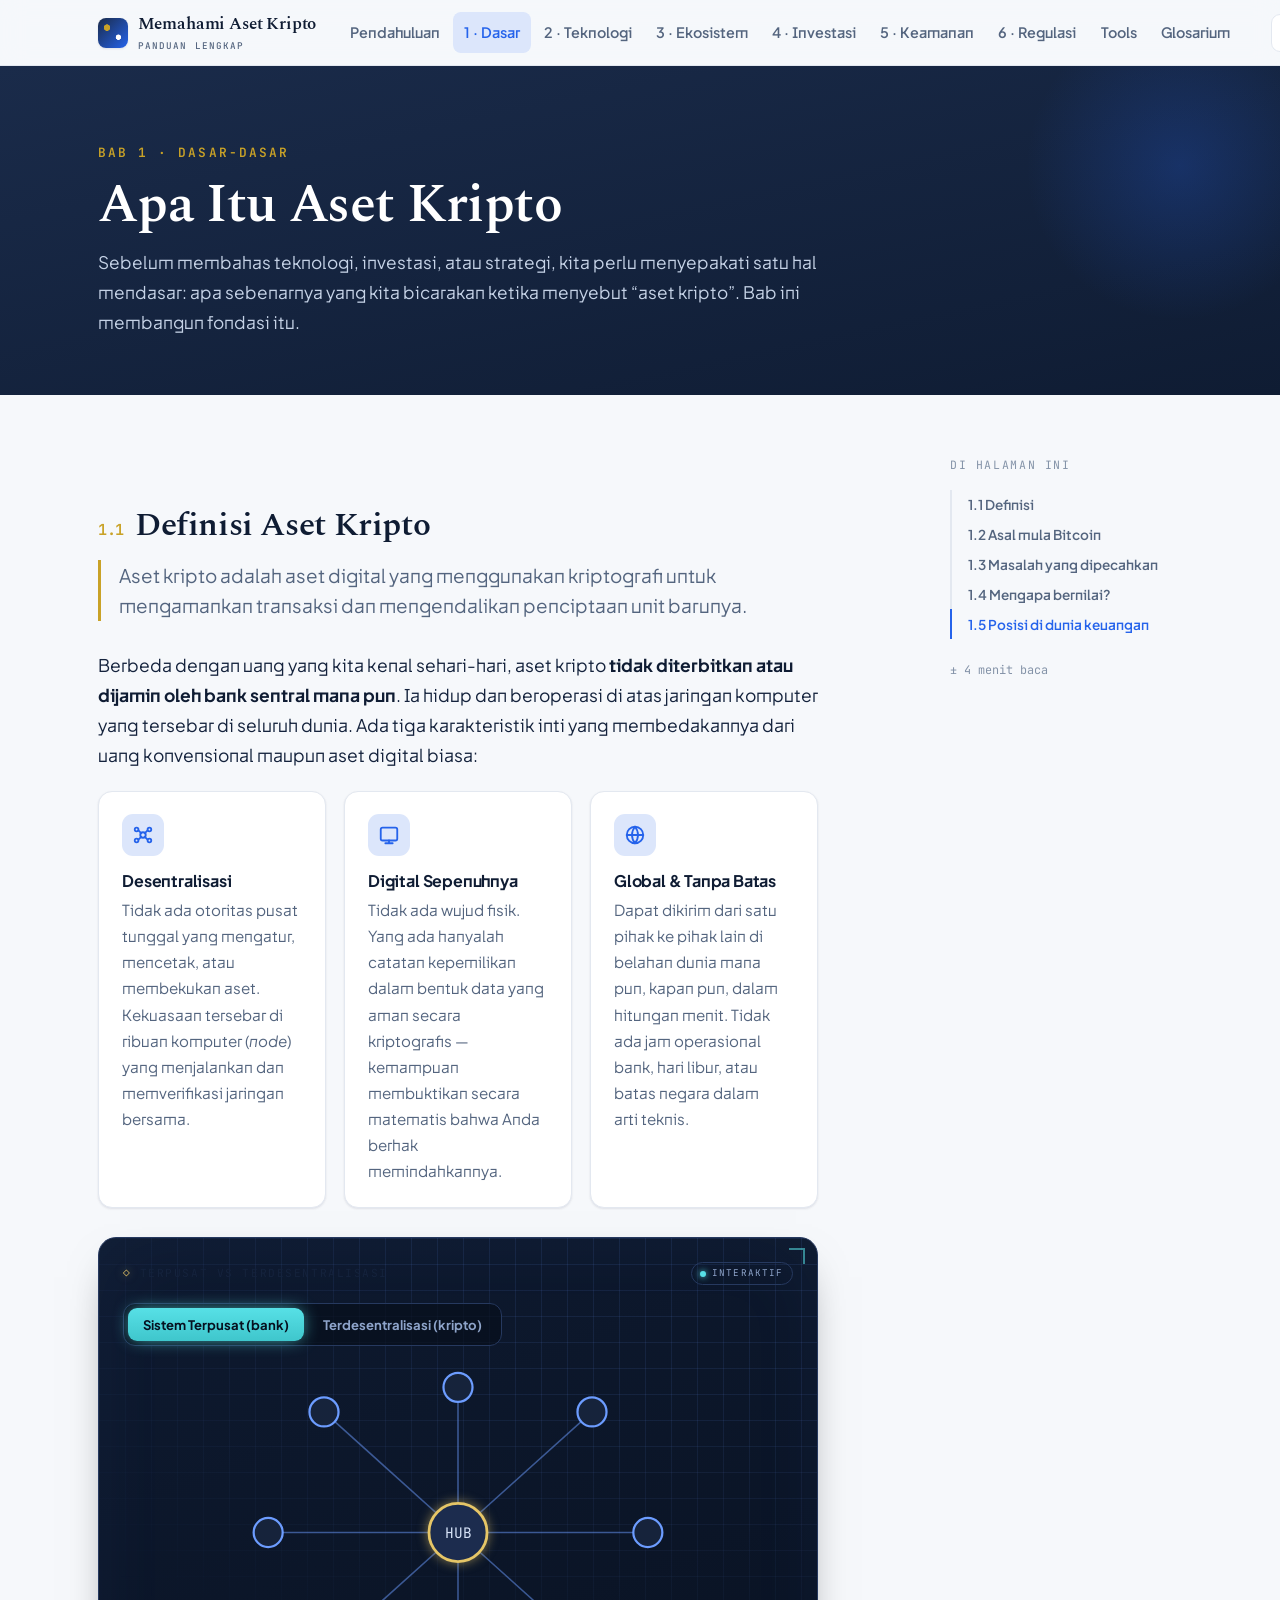
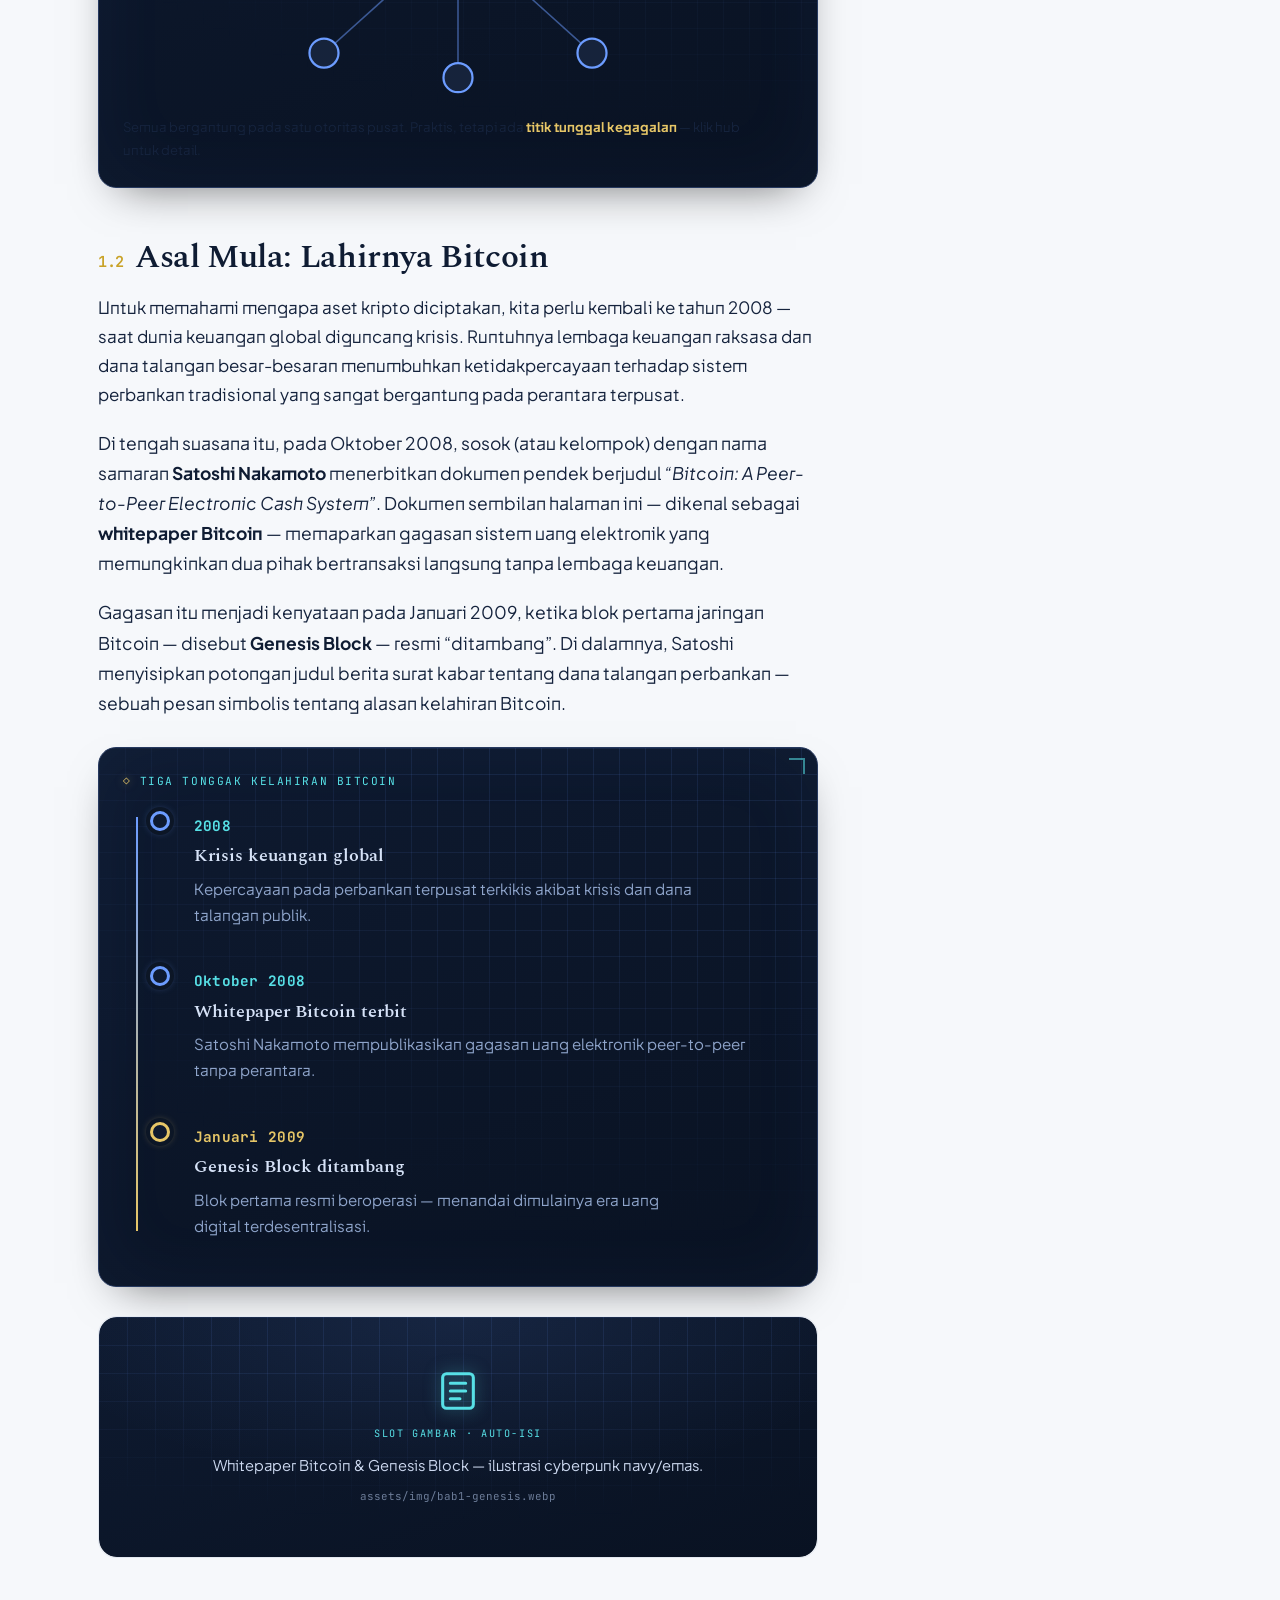
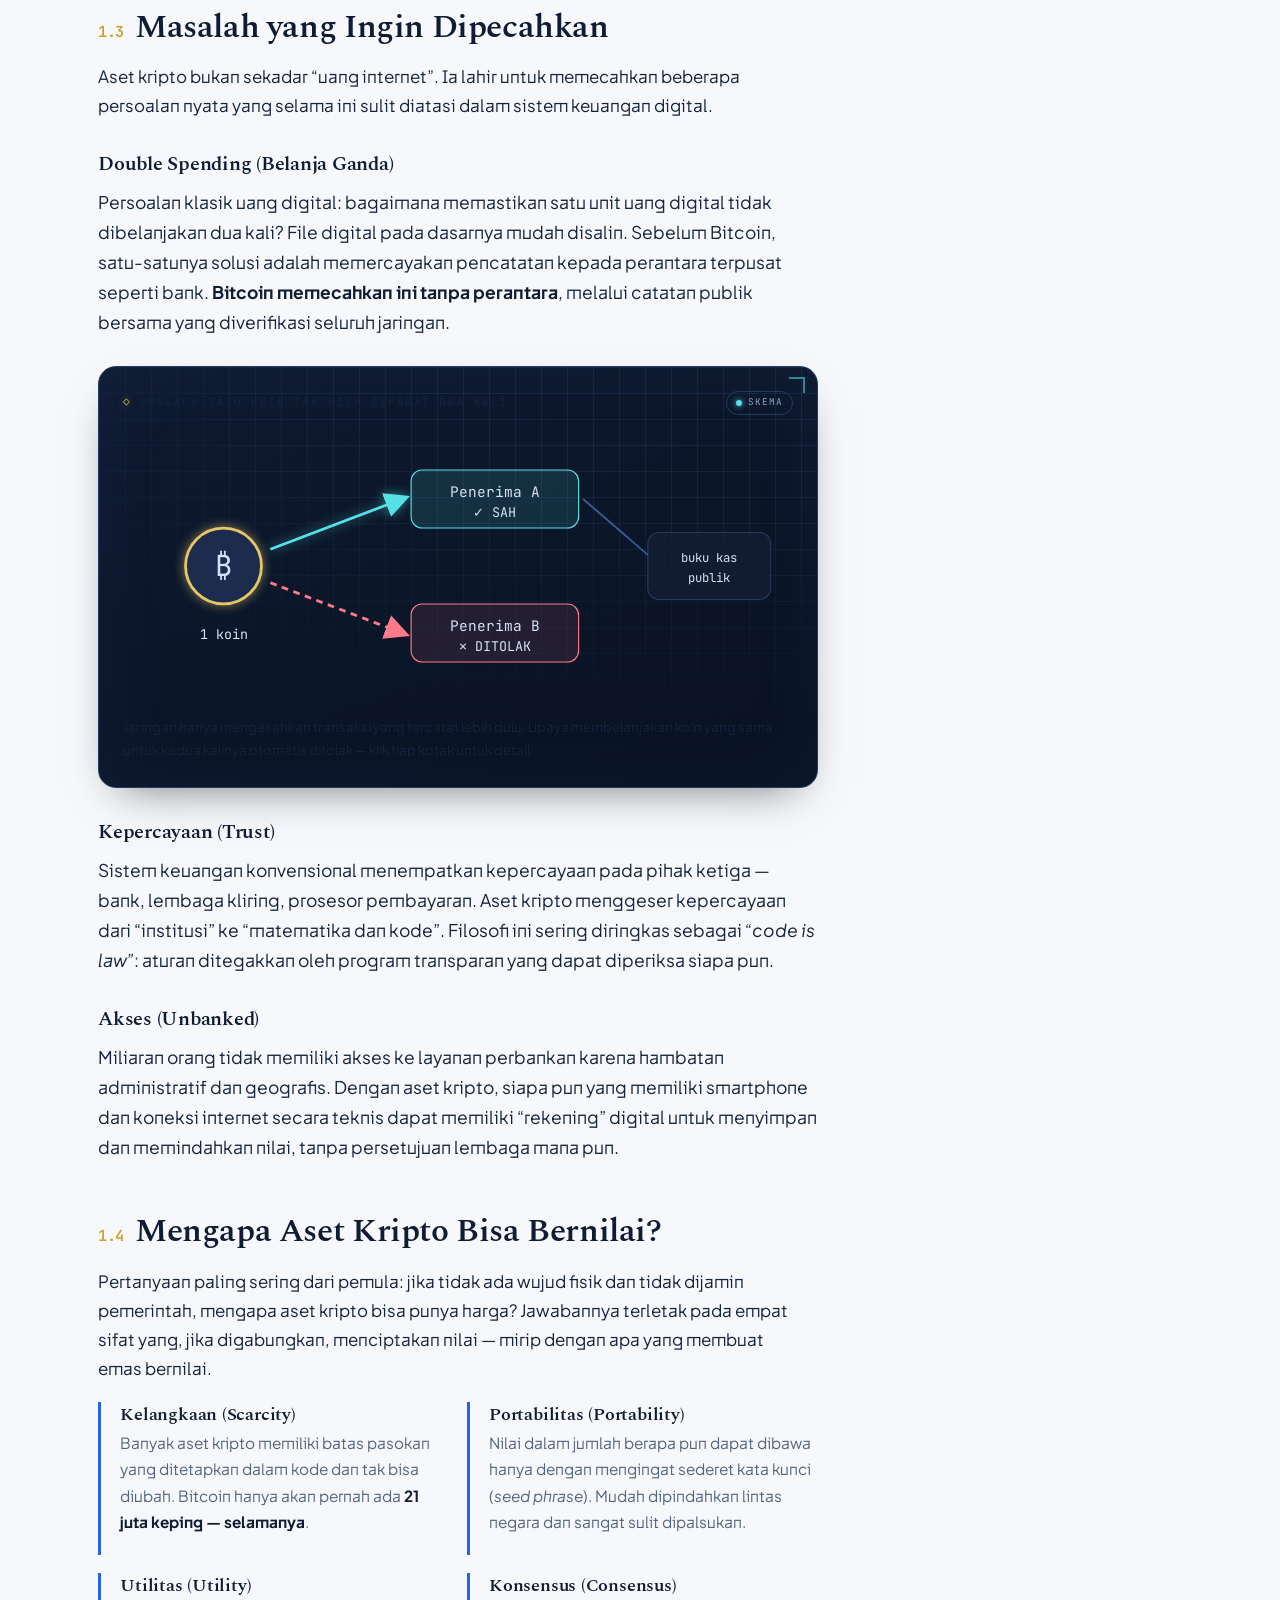
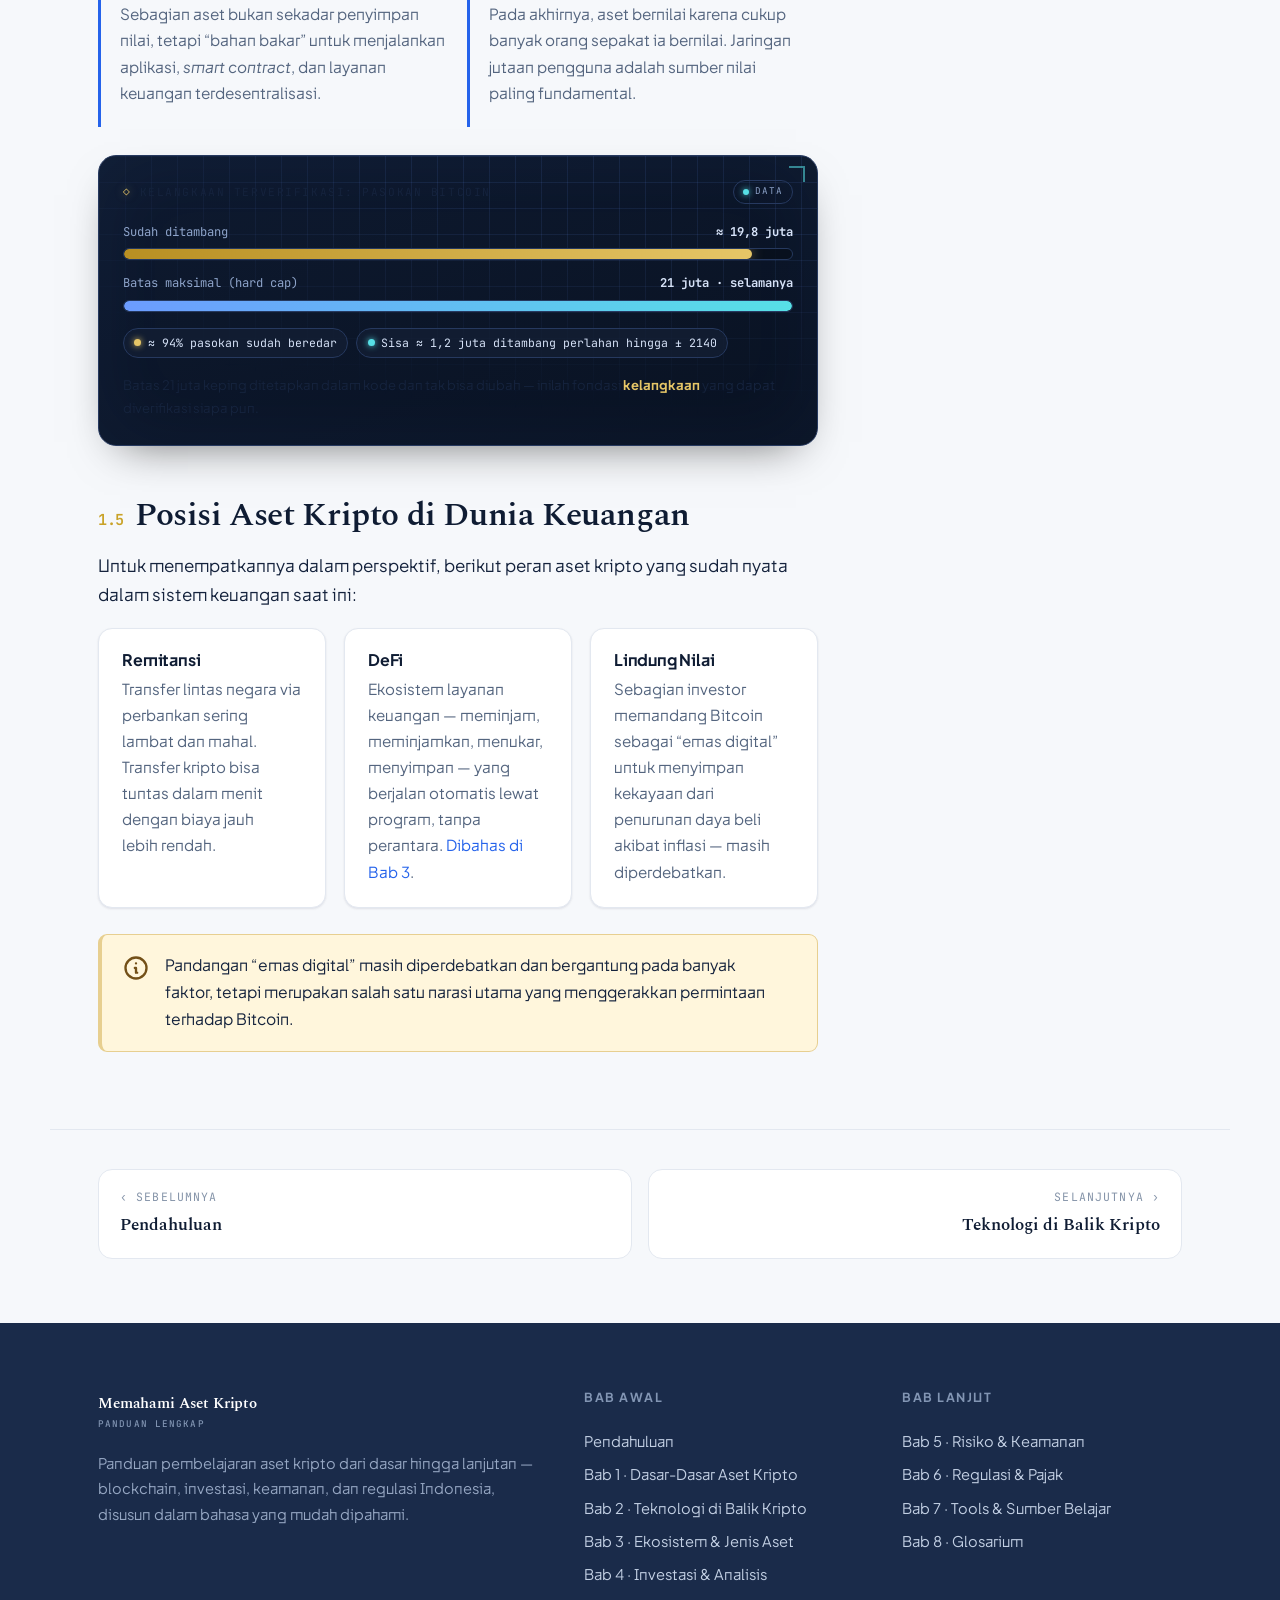
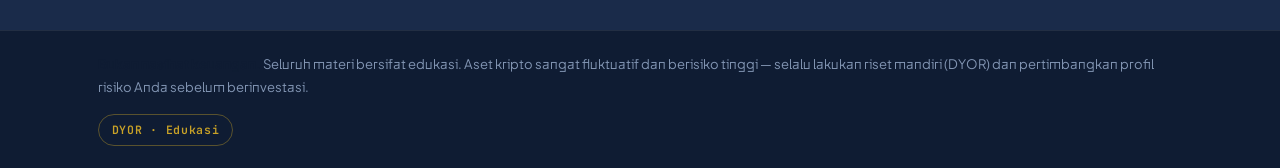
==== bab-1-dasar-dasar.html @ 8b6989a0 "chore: initial commit — situs edukasi kripto statis siap deploy Tambah .gitignore, vercel.json (clea" ====
<!DOCTYPE html>
<html lang="id" data-accent="blue">
<head>
<meta charset="UTF-8" />
<meta name="viewport" content="width=device-width, initial-scale=1.0" />
<title>Bab 1 — Dasar-Dasar Aset Kripto</title>
<meta name="description" content="Apa itu aset kripto: definisi, karakteristik inti, asal mula Bitcoin, masalah yang dipecahkan, mengapa kripto bernilai, dan posisinya di dunia keuangan." />
<link rel="preconnect" href="https://fonts.googleapis.com" />
<link rel="preconnect" href="https://fonts.gstatic.com" crossorigin />
<link href="https://fonts.googleapis.com/css2?family=Spectral:ital,wght@0,500;0,600;0,700;1,500;1,600&family=Plus+Jakarta+Sans:wght@400;500;600;700;800&family=JetBrains+Mono:wght@400;500;600;700&display=swap" rel="stylesheet" />
<link rel="stylesheet" href="assets/css/tokens.css" />
<link rel="stylesheet" href="assets/css/components.css" />
<link rel="stylesheet" href="assets/css/viz.css" />
</head>
<body>
<div id="site-nav"></div>

<main id="main">
  <header class="chap-hero">
    <div class="chap-hero__inner">
      <p class="kicker">Bab 1 · Dasar-Dasar</p>
      <h1>Apa Itu Aset Kripto</h1>
      <p>Sebelum membahas teknologi, investasi, atau strategi, kita perlu menyepakati satu hal mendasar: apa sebenarnya yang kita bicarakan ketika menyebut “aset kripto”. Bab ini membangun fondasi itu.</p>
    </div>
  </header>

  <div class="chap-layout">
    <article class="prose">
      <!-- 1.1 -->
      <section id="definisi">
        <h2><span class="nmark">1.1</span> Definisi Aset Kripto</h2>
        <p class="lead">Aset kripto adalah aset digital yang menggunakan kriptografi untuk mengamankan transaksi dan mengendalikan penciptaan unit barunya.</p>
        <p>Berbeda dengan uang yang kita kenal sehari-hari, aset kripto <strong>tidak diterbitkan atau dijamin oleh bank sentral mana pun</strong>. Ia hidup dan beroperasi di atas jaringan komputer yang tersebar di seluruh dunia. Ada tiga karakteristik inti yang membedakannya dari uang konvensional maupun aset digital biasa:</p>

        <div class="grid grid-3" style="margin-top:1.3rem">
          <div class="card reveal">
            <div class="card__ic"><svg viewBox="0 0 24 24" fill="none" stroke="currentColor" stroke-width="2" stroke-linecap="round" stroke-linejoin="round"><circle cx="12" cy="12" r="3"/><circle cx="5" cy="6" r="2"/><circle cx="19" cy="6" r="2"/><circle cx="5" cy="18" r="2"/><circle cx="19" cy="18" r="2"/><path d="M7 7l3 3M17 7l-3 3M7 17l3-3M17 17l-3-3"/></svg></div>
            <h4>Desentralisasi</h4>
            <p>Tidak ada otoritas pusat tunggal yang mengatur, mencetak, atau membekukan aset. Kekuasaan tersebar di ribuan komputer (<em>node</em>) yang menjalankan dan memverifikasi jaringan bersama.</p>
          </div>
          <div class="card reveal">
            <div class="card__ic"><svg viewBox="0 0 24 24" fill="none" stroke="currentColor" stroke-width="2" stroke-linecap="round" stroke-linejoin="round"><rect x="3" y="4" width="18" height="14" rx="2"/><path d="M8 21h8M12 18v3"/></svg></div>
            <h4>Digital Sepenuhnya</h4>
            <p>Tidak ada wujud fisik. Yang ada hanyalah catatan kepemilikan dalam bentuk data yang aman secara kriptografis — kemampuan membuktikan secara matematis bahwa Anda berhak memindahkannya.</p>
          </div>
          <div class="card reveal">
            <div class="card__ic"><svg viewBox="0 0 24 24" fill="none" stroke="currentColor" stroke-width="2" stroke-linecap="round" stroke-linejoin="round"><circle cx="12" cy="12" r="9"/><path d="M3 12h18M12 3a14 14 0 0 1 0 18 14 14 0 0 1 0-18z"/></svg></div>
            <h4>Global &amp; Tanpa Batas</h4>
            <p>Dapat dikirim dari satu pihak ke pihak lain di belahan dunia mana pun, kapan pun, dalam hitungan menit. Tidak ada jam operasional bank, hari libur, atau batas negara dalam arti teknis.</p>
          </div>
        </div>

        <div class="viz reveal" data-viz>
          <p class="viz__cap">Terpusat vs Terdesentralisasi <span class="tag">interaktif</span></p>
          <div class="viz-seg">
            <button data-state="cen">Sistem Terpusat (bank)</button>
            <button data-state="dec">Terdesentralisasi (kripto)</button>
          </div>
          <div data-show="cen">
            <svg class="netviz" viewBox="0 0 600 300" role="img" aria-label="Jaringan terpusat: semua node terhubung ke satu hub.">
              <g>
                <line x1="300" y1="150" x2="470" y2="150"/><line x1="300" y1="150" x2="420" y2="258"/><line x1="300" y1="150" x2="300" y2="280"/><line x1="300" y1="150" x2="180" y2="258"/><line x1="300" y1="150" x2="130" y2="150"/><line x1="300" y1="150" x2="180" y2="42"/><line x1="300" y1="150" x2="300" y2="20"/><line x1="300" y1="150" x2="420" y2="42"/>
              </g>
              <g>
                <circle class="node" cx="470" cy="150" r="13"/><circle class="node" cx="420" cy="258" r="13"/><circle class="node" cx="300" cy="280" r="13"/><circle class="node" cx="180" cy="258" r="13"/><circle class="node" cx="130" cy="150" r="13"/><circle class="node" cx="180" cy="42" r="13"/><circle class="node" cx="300" cy="20" r="13"/><circle class="node" cx="420" cy="42" r="13"/>
              </g>
              <circle class="hub glow-gold" cx="300" cy="150" r="26" data-tip="Titik tunggal kegagalan|Jika hub (bank/otoritas) bermasalah, seluruh sistem terdampak. Satu pihak dapat membekukan atau mengubah aturan."/>
              <text x="300" y="155" text-anchor="middle" font-size="13" fill="#E6C667">HUB</text>
            </svg>
            <p class="viz__note">Semua bergantung pada satu otoritas pusat. Praktis, tetapi ada <strong style="color:#E6C667">titik tunggal kegagalan</strong> — klik hub untuk detail.</p>
          </div>
          <div data-show="dec">
            <svg class="netviz" viewBox="0 0 600 300" role="img" aria-label="Jaringan terdesentralisasi: banyak node saling terhubung tanpa pusat.">
              <g>
                <line x1="110" y1="80" x2="230" y2="60"/><line x1="230" y1="60" x2="360" y2="90"/><line x1="360" y1="90" x2="480" y2="70"/><line x1="480" y1="70" x2="520" y2="180"/><line x1="520" y1="180" x2="430" y2="250"/><line x1="430" y1="250" x2="300" y2="230"/><line x1="300" y1="230" x2="170" y2="250"/><line x1="170" y1="250" x2="90" y2="180"/><line x1="90" y1="180" x2="110" y2="80"/><line x1="230" y1="60" x2="300" y2="230"/><line x1="360" y1="90" x2="300" y2="230"/><line x1="110" y1="80" x2="300" y2="230"/><line x1="480" y1="70" x2="300" y2="230"/><line x1="90" y1="180" x2="360" y2="90"/><line x1="520" y1="180" x2="230" y2="60"/><line x1="170" y1="250" x2="360" y2="90"/>
              </g>
              <g>
                <circle class="node glow-blue" cx="110" cy="80" r="12"/><circle class="node glow-blue" cx="230" cy="60" r="12"/><circle class="node glow-blue" cx="360" cy="90" r="12"/><circle class="node glow-blue" cx="480" cy="70" r="12"/><circle class="node glow-blue" cx="520" cy="180" r="12"/><circle class="node glow-blue" cx="430" cy="250" r="12"/><circle class="node glow-blue" cx="300" cy="230" r="12" data-tip="Tanpa pusat|Tidak ada satu titik yang bisa mematikan jaringan. Ribuan node memverifikasi bersama; aturan tak bisa diubah sepihak."/><circle class="node glow-blue" cx="170" cy="250" r="12"/><circle class="node glow-blue" cx="90" cy="180" r="12"/>
              </g>
            </svg>
            <p class="viz__note">Kekuasaan tersebar di ribuan <strong style="color:#57E0E6">node</strong> yang setara. Tidak ada satu titik yang bisa mematikan seluruh sistem — klik salah satu node.</p>
          </div>
        </div>
      </section>

      <!-- 1.2 -->
      <section id="asal-mula">
        <h2><span class="nmark">1.2</span> Asal Mula: Lahirnya Bitcoin</h2>
        <p>Untuk memahami mengapa aset kripto diciptakan, kita perlu kembali ke tahun 2008 — saat dunia keuangan global diguncang krisis. Runtuhnya lembaga keuangan raksasa dan dana talangan besar-besaran menumbuhkan ketidakpercayaan terhadap sistem perbankan tradisional yang sangat bergantung pada perantara terpusat.</p>
        <p>Di tengah suasana itu, pada Oktober 2008, sosok (atau kelompok) dengan nama samaran <strong>Satoshi Nakamoto</strong> menerbitkan dokumen pendek berjudul <em>“Bitcoin: A Peer-to-Peer Electronic Cash System”</em>. Dokumen sembilan halaman ini — dikenal sebagai <strong>whitepaper Bitcoin</strong> — memaparkan gagasan sistem uang elektronik yang memungkinkan dua pihak bertransaksi langsung tanpa lembaga keuangan.</p>
        <p>Gagasan itu menjadi kenyataan pada Januari 2009, ketika blok pertama jaringan Bitcoin — disebut <strong>Genesis Block</strong> — resmi “ditambang”. Di dalamnya, Satoshi menyisipkan potongan judul berita surat kabar tentang dana talangan perbankan — sebuah pesan simbolis tentang alasan kelahiran Bitcoin.</p>

        <div class="diagram reveal">
          <p class="diagram__cap">Tiga tonggak kelahiran Bitcoin</p>
          <ul class="timeline">
            <li><span class="dot"></span><span class="yr">2008</span><div class="ev">Krisis keuangan global</div><p>Kepercayaan pada perbankan terpusat terkikis akibat krisis dan dana talangan publik.</p></li>
            <li><span class="dot"></span><span class="yr">Oktober 2008</span><div class="ev">Whitepaper Bitcoin terbit</div><p>Satoshi Nakamoto mempublikasikan gagasan uang elektronik peer-to-peer tanpa perantara.</p></li>
            <li class="gold"><span class="dot"></span><span class="yr">Januari 2009</span><div class="ev">Genesis Block ditambang</div><p>Blok pertama resmi beroperasi — menandai dimulainya era uang digital terdesentralisasi.</p></li>
          </ul>
        </div>

        <figure class="ai-img ai-img--empty reveal" data-ai-prompt="Ilustrasi konseptual bergaya cyberpunk modern: dokumen whitepaper Bitcoin yang bercahaya melayang di atas latar biru-navy gelap dengan garis sirkuit neon dan grid, semburat emas. Sinematik, bersih, tanpa teks." data-ai-file="assets/img/bab1-genesis.webp">
          <img alt="Ilustrasi kelahiran Bitcoin" data-src="assets/img/bab1-genesis.webp" loading="lazy" />
          <figcaption class="ai-img__ph">
            <svg class="ai-img__ic" viewBox="0 0 24 24" fill="none" stroke="currentColor" stroke-width="1.6" stroke-linecap="round" stroke-linejoin="round"><rect x="4" y="3" width="16" height="18" rx="2"/><path d="M8 8h8M8 12h8M8 16h5"/></svg>
            <span class="ai-img__tag">Slot gambar · auto-isi</span>
            <span class="ai-img__prompt">Whitepaper Bitcoin &amp; Genesis Block — ilustrasi cyberpunk navy/emas.</span>
            <span class="ai-img__meta">assets/img/bab1-genesis.webp</span>
          </figcaption>
        </figure>
      </section>

      <!-- 1.3 -->
      <section id="masalah">
        <h2><span class="nmark">1.3</span> Masalah yang Ingin Dipecahkan</h2>
        <p>Aset kripto bukan sekadar “uang internet”. Ia lahir untuk memecahkan beberapa persoalan nyata yang selama ini sulit diatasi dalam sistem keuangan digital.</p>

        <h3>Double Spending (Belanja Ganda)</h3>
        <p>Persoalan klasik uang digital: bagaimana memastikan satu unit uang digital tidak dibelanjakan dua kali? File digital pada dasarnya mudah disalin. Sebelum Bitcoin, satu-satunya solusi adalah memercayakan pencatatan kepada perantara terpusat seperti bank. <strong>Bitcoin memecahkan ini tanpa perantara</strong>, melalui catatan publik bersama yang diverifikasi seluruh jaringan.</p>

        <div class="viz reveal">
          <p class="viz__cap">Mengapa satu koin tak bisa dipakai dua kali <span class="tag">skema</span></p>
          <svg viewBox="0 0 600 240" role="img" aria-label="Satu koin digital dicoba dikirim ke dua penerima; jaringan hanya mengesahkan satu.">
            <circle cx="90" cy="120" r="34" fill="#1c2c4e" stroke="#E6C667" stroke-width="2.5" class="glow-gold"/>
            <text x="90" y="129" text-anchor="middle" font-size="26" fill="#E6C667">₿</text>
            <text x="90" y="185" text-anchor="middle" font-size="12" fill="#8ea4ca">1 koin</text>
            <path d="M132 105 L250 60" stroke="#57E0E6" stroke-width="2.5" marker-end="url(#ar1)" class="glow-cyan"/>
            <path d="M132 135 L250 180" stroke="#ff7a8a" stroke-width="2.5" stroke-dasharray="6 5" marker-end="url(#ar2)"/>
            <defs>
              <marker id="ar1" markerWidth="9" markerHeight="9" refX="6" refY="4.5" orient="auto"><path d="M0 0 L9 4.5 L0 9 z" fill="#57E0E6"/></marker>
              <marker id="ar2" markerWidth="9" markerHeight="9" refX="6" refY="4.5" orient="auto"><path d="M0 0 L9 4.5 L0 9 z" fill="#ff7a8a"/></marker>
            </defs>
            <g data-tip="Disahkan|Jaringan mencatat transaksi ini lebih dulu dan memverifikasinya. Sah.">
              <rect x="258" y="34" width="150" height="52" rx="10" fill="rgba(87,224,230,.12)" stroke="#57E0E6"/>
              <text x="333" y="58" text-anchor="middle" font-size="13" fill="#d6e2f7">Penerima A</text>
              <text x="333" y="76" text-anchor="middle" font-size="12" fill="#57E0E6">✓ SAH</text>
            </g>
            <g data-tip="Ditolak|Koin yang sama sudah tercatat terpakai. Jaringan menolak upaya kedua — belanja ganda gagal.">
              <rect x="258" y="154" width="150" height="52" rx="10" fill="rgba(255,122,138,.10)" stroke="#ff7a8a"/>
              <text x="333" y="178" text-anchor="middle" font-size="13" fill="#d6e2f7">Penerima B</text>
              <text x="333" y="196" text-anchor="middle" font-size="12" fill="#ff7a8a">✕ DITOLAK</text>
            </g>
            <g transform="translate(470,90)">
              <rect x="0" y="0" width="110" height="60" rx="10" fill="rgba(20,32,54,.7)" stroke="#26395f"/>
              <text x="55" y="26" text-anchor="middle" font-size="11" fill="#8ea4ca">buku kas</text>
              <text x="55" y="44" text-anchor="middle" font-size="11" fill="#8ea4ca">publik</text>
            </g>
            <path d="M412 60 L470 110" stroke="#6C9CFF" stroke-width="1.6" opacity=".5"/>
          </svg>
          <p class="viz__note">Jaringan hanya mengesahkan transaksi yang tercatat lebih dulu. Upaya membelanjakan koin yang sama untuk kedua kalinya otomatis ditolak — klik tiap kotak untuk detail.</p>
        </div>

        <h3>Kepercayaan (Trust)</h3>
        <p>Sistem keuangan konvensional menempatkan kepercayaan pada pihak ketiga — bank, lembaga kliring, prosesor pembayaran. Aset kripto menggeser kepercayaan dari “institusi” ke “matematika dan kode”. Filosofi ini sering diringkas sebagai <em>“code is law”</em>: aturan ditegakkan oleh program transparan yang dapat diperiksa siapa pun.</p>

        <h3>Akses (Unbanked)</h3>
        <p>Miliaran orang tidak memiliki akses ke layanan perbankan karena hambatan administratif dan geografis. Dengan aset kripto, siapa pun yang memiliki smartphone dan koneksi internet secara teknis dapat memiliki “rekening” digital untuk menyimpan dan memindahkan nilai, tanpa persetujuan lembaga mana pun.</p>
      </section>

      <!-- 1.4 -->
      <section id="nilai">
        <h2><span class="nmark">1.4</span> Mengapa Aset Kripto Bisa Bernilai?</h2>
        <p>Pertanyaan paling sering dari pemula: jika tidak ada wujud fisik dan tidak dijamin pemerintah, mengapa aset kripto bisa punya harga? Jawabannya terletak pada empat sifat yang, jika digabungkan, menciptakan nilai — mirip dengan apa yang membuat emas bernilai.</p>

        <div class="grid grid-2">
          <div class="tile reveal"><h4>Kelangkaan (Scarcity)</h4><p>Banyak aset kripto memiliki batas pasokan yang ditetapkan dalam kode dan tak bisa diubah. Bitcoin hanya akan pernah ada <strong>21 juta keping — selamanya</strong>.</p></div>
          <div class="tile reveal"><h4>Portabilitas (Portability)</h4><p>Nilai dalam jumlah berapa pun dapat dibawa hanya dengan mengingat sederet kata kunci (<em>seed phrase</em>). Mudah dipindahkan lintas negara dan sangat sulit dipalsukan.</p></div>
          <div class="tile reveal"><h4>Utilitas (Utility)</h4><p>Sebagian aset bukan sekadar penyimpan nilai, tetapi “bahan bakar” untuk menjalankan aplikasi, <em>smart contract</em>, dan layanan keuangan terdesentralisasi.</p></div>
          <div class="tile reveal"><h4>Konsensus (Consensus)</h4><p>Pada akhirnya, aset bernilai karena cukup banyak orang sepakat ia bernilai. Jaringan jutaan pengguna adalah sumber nilai paling fundamental.</p></div>
        </div>

        <div class="viz reveal">
          <p class="viz__cap">Kelangkaan terverifikasi: pasokan Bitcoin <span class="tag">data</span></p>
          <div class="meter">
            <div class="meter__lbl"><span>Sudah ditambang</span><b>≈ 19,8 juta</b></div>
            <div class="meter__track"><div class="meter__fill gold" data-w="94%"></div></div>
          </div>
          <div class="meter">
            <div class="meter__lbl"><span>Batas maksimal (hard cap)</span><b>21 juta · selamanya</b></div>
            <div class="meter__track"><div class="meter__fill" data-w="100%"></div></div>
          </div>
          <div class="viz-legend">
            <span class="viz-chip"><span class="d d-gold"></span>≈ 94% pasokan sudah beredar</span>
            <span class="viz-chip"><span class="d d-cyan"></span>Sisa ≈ 1,2 juta ditambang perlahan hingga ± 2140</span>
          </div>
          <p class="viz__note">Batas 21 juta keping ditetapkan dalam kode dan tak bisa diubah — inilah fondasi <strong style="color:#E6C667">kelangkaan</strong> yang dapat diverifikasi siapa pun.</p>
        </div>
      </section>

      <!-- 1.5 -->
      <section id="posisi">
        <h2><span class="nmark">1.5</span> Posisi Aset Kripto di Dunia Keuangan</h2>
        <p>Untuk menempatkannya dalam perspektif, berikut peran aset kripto yang sudah nyata dalam sistem keuangan saat ini:</p>

        <div class="grid grid-3">
          <div class="card card--hover reveal"><h4>Remitansi</h4><p>Transfer lintas negara via perbankan sering lambat dan mahal. Transfer kripto bisa tuntas dalam menit dengan biaya jauh lebih rendah.</p></div>
          <div class="card card--hover reveal"><h4>DeFi</h4><p>Ekosistem layanan keuangan — meminjam, meminjamkan, menukar, menyimpan — yang berjalan otomatis lewat program, tanpa perantara. <a href="bab-3-ekosistem.html#defi">Dibahas di Bab 3</a>.</p></div>
          <div class="card card--hover reveal"><h4>Lindung Nilai</h4><p>Sebagian investor memandang Bitcoin sebagai “emas digital” untuk menyimpan kekayaan dari penurunan daya beli akibat inflasi — masih diperdebatkan.</p></div>
        </div>

        <div class="callout callout--note">
          <span class="callout__ic" aria-hidden="true"><svg viewBox="0 0 24 24" fill="none" stroke="currentColor" stroke-width="2" stroke-linecap="round" stroke-linejoin="round"><circle cx="12" cy="12" r="9"/><path d="M12 8h.01M11 12h1v4h1"/></svg></span>
          <div class="callout__body"><p>Pandangan “emas digital” masih diperdebatkan dan bergantung pada banyak faktor, tetapi merupakan salah satu narasi utama yang menggerakkan permintaan terhadap Bitcoin.</p></div>
        </div>
      </section>
    </article>

    <aside class="toc" aria-label="Daftar isi halaman">
      <p class="toc__title">Di halaman ini</p>
      <ul>
        <li><a href="#definisi">1.1 Definisi</a></li>
        <li><a href="#asal-mula">1.2 Asal mula Bitcoin</a></li>
        <li><a href="#masalah">1.3 Masalah yang dipecahkan</a></li>
        <li><a href="#nilai">1.4 Mengapa bernilai?</a></li>
        <li><a href="#posisi">1.5 Posisi di dunia keuangan</a></li>
      </ul>
      <p class="toc__read" data-readtime></p>
    </aside>
  </div>

  <nav class="pager" id="site-pager" aria-label="Navigasi bab"></nav>
</main>

<div id="site-footer"></div>
<script src="assets/js/site.js"></script>
<script src="assets/js/viz.js"></script>
</body>
</html>
---- assets/css/tokens.css ----
/* =========================================================================
   Memahami Aset Kripto — Design Tokens
   Tema finansial-edukatif: navy / biru / emas, latar terang + mode gelap
   ========================================================================= */

/* ---- Fonts ---- */
/* Spectral (serif, judul) · Plus Jakarta Sans (body) · JetBrains Mono (data/istilah) */

:root {
  /* Brand anchors (konstan di semua tema) */
  --navy: #1A2B4A;
  --navy-700: #24375c;
  --navy-900: #0f1c33;
  --gold: #C9A227;
  --gold-ink: #8a6d12;

  /* Accent — default "Biru". Dapat di-override oleh [data-accent] */
  --accent: #2563EB;
  --accent-strong: #1d4ed8;
  --accent-weak: #dce6fb;

  /* Surfaces & text (LIGHT) */
  --bg: #F6F8FB;
  --bg-tint: #eef2f8;
  --surface: #FFFFFF;
  --surface-2: #F1F4F9;
  --ink: #15233D;
  --ink-strong: #0f1c33;
  --muted: #54657F;
  --faint: #8493a8;
  --border: #E3E8F0;
  --border-strong: #cdd6e3;

  /* Semantic callouts (LIGHT) */
  --note-bg: oklch(0.974 0.035 92);
  --note-bd: oklch(0.86 0.085 90);
  --note-ink: oklch(0.46 0.085 75);
  --risk-bg: oklch(0.972 0.028 25);
  --risk-bd: oklch(0.84 0.10 26);
  --risk-ink: oklch(0.49 0.15 28);
  --tip-bg: oklch(0.972 0.038 155);
  --tip-bd: oklch(0.82 0.085 158);
  --tip-ink: oklch(0.43 0.085 158);
  --info-bg: oklch(0.972 0.028 248);
  --info-bd: oklch(0.84 0.07 250);
  --info-ink: oklch(0.46 0.12 255);

  /* Effects */
  --shadow-sm: 0 1px 2px rgba(15,28,51,.05), 0 1px 3px rgba(15,28,51,.05);
  --shadow-md: 0 4px 14px -4px rgba(15,28,51,.12), 0 2px 6px -2px rgba(15,28,51,.08);
  --shadow-lg: 0 24px 60px -24px rgba(15,28,51,.30);
  --radius: 14px;
  --radius-sm: 9px;
  --radius-lg: 22px;
  --maxw: 1180px;
  --readw: 720px;

  --font-serif: "Spectral", Georgia, "Times New Roman", serif;
  --font-sans: "Plus Jakarta Sans", system-ui, -apple-system, "Segoe UI", sans-serif;
  --font-mono: "JetBrains Mono", ui-monospace, "SFMono-Regular", Menlo, monospace;

  --nav-h: 66px;
}

/* ---- Accent variants (skema warna) ---- */
:root[data-accent="teal"] {
  --accent: #0E8C8B;
  --accent-strong: #0a6f6e;
  --accent-weak: #d2eceb;
}
:root[data-accent="violet"] {
  --accent: #6D4AE0;
  --accent-strong: #5a39c4;
  --accent-weak: #e4dcfb;
}

/* ---- Dark theme ---- */
:root[data-theme="dark"] {
  --navy: #0E1A30;
  --navy-700: #16243f;
  --navy-900: #08111f;
  --gold: #E0C25C;
  --gold-ink: #E0C25C;

  --accent: #6C9CFF;
  --accent-strong: #8db1ff;
  --accent-weak: #1c2c4e;

  --bg: #0A1120;
  --bg-tint: #0e1726;
  --surface: #111c30;
  --surface-2: #16233b;
  --ink: #E8EEF8;
  --ink-strong: #f4f7fc;
  --muted: #9DACC6;
  --faint: #6c7c98;
  --border: #243352;
  --border-strong: #324468;

  --note-bg: oklch(0.30 0.05 90);
  --note-bd: oklch(0.45 0.07 90);
  --note-ink: oklch(0.88 0.08 92);
  --risk-bg: oklch(0.30 0.06 28);
  --risk-bd: oklch(0.46 0.10 28);
  --risk-ink: oklch(0.84 0.10 30);
  --tip-bg: oklch(0.30 0.05 158);
  --tip-bd: oklch(0.44 0.07 158);
  --tip-ink: oklch(0.85 0.09 158);
  --info-bg: oklch(0.30 0.05 252);
  --info-bd: oklch(0.45 0.08 252);
  --info-ink: oklch(0.86 0.08 252);

  --shadow-sm: 0 1px 2px rgba(0,0,0,.4);
  --shadow-md: 0 6px 20px -6px rgba(0,0,0,.55);
  --shadow-lg: 0 30px 70px -28px rgba(0,0,0,.7);
}

:root[data-accent="teal"][data-theme="dark"] { --accent:#3FB8B5; --accent-strong:#62cccb; --accent-weak:#10302f; }
:root[data-accent="violet"][data-theme="dark"] { --accent:#9D7DF5; --accent-strong:#b39bf8; --accent-weak:#241a44; }

/* =========================================================================
   Base
   ========================================================================= */
*, *::before, *::after { box-sizing: border-box; }
html { -webkit-text-size-adjust: 100%; scroll-behavior: smooth; }
@media (prefers-reduced-motion: reduce) { html { scroll-behavior: auto; } }

body {
  margin: 0;
  font-family: var(--font-sans);
  font-size: 17.5px;
  line-height: 1.72;
  color: var(--ink);
  background: var(--bg);
  -webkit-font-smoothing: antialiased;
  text-rendering: optimizeLegibility;
  font-feature-settings: "ss01";
  transition: background-color .35s ease, color .35s ease;
}

h1, h2, h3, h4 {
  font-family: var(--font-serif);
  color: var(--ink-strong);
  font-weight: 600;
  line-height: 1.14;
  letter-spacing: -.012em;
  margin: 0;
  text-wrap: balance;
}

p { margin: 0 0 1.1em; text-wrap: pretty; }
a { color: var(--accent); text-decoration: none; }
a:hover { text-decoration: underline; text-underline-offset: 3px; }

strong { color: var(--ink-strong); font-weight: 700; }
em { color: inherit; }

::selection { background: var(--accent); color: #fff; }

img { max-width: 100%; display: block; }

hr { border: 0; border-top: 1px solid var(--border); margin: 2.6rem 0; }

:focus-visible {
  outline: 3px solid var(--accent);
  outline-offset: 2px;
  border-radius: 4px;
}

.skip-link {
  position: absolute; left: -9999px; top: 0; z-index: 200;
  background: var(--accent); color: #fff; padding: 10px 16px; border-radius: 0 0 10px 0;
  font-weight: 600;
}
.skip-link:focus { left: 0; }

/* Utility */
.mono { font-family: var(--font-mono); font-feature-settings: "tnum"; }
.shell { max-width: var(--maxw); margin-inline: auto; padding-inline: clamp(20px, 5vw, 48px); }
.center { text-align: center; }
.eyebrow {
  font-family: var(--font-mono);
  font-size: .76rem; letter-spacing: .18em; text-transform: uppercase;
  color: var(--accent); font-weight: 600; margin: 0 0 .9rem;
  display: inline-flex; align-items: center; gap: .55rem;
}
.eyebrow::before { content: ""; width: 26px; height: 2px; background: var(--gold); display: inline-block; }
---- assets/css/components.css ----
/* =========================================================================
   Memahami Aset Kripto — Components
   ========================================================================= */

/* ----------------------------- TOP NAV ----------------------------------- */
.topnav {
  position: sticky; top: 0; z-index: 100;
  height: var(--nav-h);
  background: color-mix(in srgb, var(--bg) 82%, transparent);
  backdrop-filter: saturate(1.4) blur(12px);
  border-bottom: 1px solid var(--border);
  transition: background-color .35s ease, border-color .35s ease;
}
.topnav__inner {
  max-width: var(--maxw); margin-inline: auto; height: 100%;
  padding-inline: clamp(20px, 5vw, 48px);
  display: flex; align-items: center; gap: 1.4rem;
}
.brand { display: inline-flex; align-items: center; gap: .6rem; font-family: var(--font-serif); font-weight: 600; color: var(--ink-strong); font-size: 1.04rem; letter-spacing: -.01em; white-space: nowrap; }
.brand:hover { text-decoration: none; }
.brand__mark {
  width: 30px; height: 30px; border-radius: 8px; flex: none;
  background: linear-gradient(135deg, var(--navy), var(--accent));
  position: relative; box-shadow: var(--shadow-sm);
}
.brand__mark::after {
  content: ""; position: absolute; inset: 0; border-radius: 8px;
  background:
    radial-gradient(circle at 30% 32%, var(--gold) 0 3px, transparent 3.5px),
    radial-gradient(circle at 68% 64%, #fff 0 2.4px, transparent 3px);
}
.brand small { display: block; font-family: var(--font-mono); font-size: .58rem; letter-spacing: .12em; color: var(--muted); text-transform: uppercase; font-weight: 500; }

.nav-links { display: flex; align-items: center; gap: .15rem; margin-left: auto; }
.nav-links a {
  color: var(--muted); font-weight: 600; font-size: .9rem;
  padding: .5rem .68rem; border-radius: 8px; white-space: nowrap;
  transition: color .15s, background-color .15s;
}
.nav-links a:hover { color: var(--ink-strong); background: var(--surface-2); text-decoration: none; }
.nav-links a.is-active { color: var(--accent); background: var(--accent-weak); }

.nav-tools { display: flex; align-items: center; gap: .4rem; margin-left: .5rem; }
.iconbtn {
  width: 38px; height: 38px; border-radius: 9px; border: 1px solid var(--border);
  background: var(--surface); color: var(--muted); cursor: pointer;
  display: grid; place-items: center; transition: all .15s;
}
.iconbtn:hover { color: var(--ink-strong); border-color: var(--border-strong); background: var(--surface-2); }
.iconbtn svg { width: 18px; height: 18px; }
.iconbtn .moon { display: none; }
:root[data-theme="dark"] .iconbtn .sun { display: none; }
:root[data-theme="dark"] .iconbtn .moon { display: block; }

.accent-menu { position: relative; }
.accent-pop {
  position: absolute; right: 0; top: calc(100% + 8px); width: 188px;
  background: var(--surface); border: 1px solid var(--border); border-radius: 12px;
  box-shadow: var(--shadow-lg); padding: 8px; display: none; flex-direction: column; gap: 2px;
}
.accent-pop.open { display: flex; }
.accent-pop button {
  display: flex; align-items: center; gap: .6rem; width: 100%; text-align: left;
  padding: .5rem .6rem; border: 0; background: transparent; border-radius: 8px;
  font-family: var(--font-sans); font-size: .86rem; font-weight: 600; color: var(--ink); cursor: pointer;
}
.accent-pop button:hover { background: var(--surface-2); }
.accent-pop button[aria-checked="true"] { color: var(--accent); }
.swatch { width: 16px; height: 16px; border-radius: 5px; flex: none; box-shadow: inset 0 0 0 1px rgba(0,0,0,.08); }

.nav-burger { display: none; }
.mobile-panel { display: none; }

@media (max-width: 940px) {
  .nav-links { display: none; }
  .nav-burger { display: grid; }
  .mobile-panel {
    position: fixed; inset: var(--nav-h) 0 0 0; z-index: 99;
    background: var(--bg); padding: 1.2rem clamp(20px,5vw,48px) 2rem;
    overflow-y: auto; transform: translateY(-8px); opacity: 0; pointer-events: none;
    transition: opacity .2s, transform .2s;
  }
  .mobile-panel.open { display: block; opacity: 1; transform: none; pointer-events: auto; }
  .mobile-panel a {
    display: block; padding: .85rem .4rem; font-weight: 600; color: var(--ink);
    border-bottom: 1px solid var(--border); font-size: 1.05rem;
  }
  .mobile-panel a.is-active { color: var(--accent); }
}

/* ----------------------------- HERO -------------------------------------- */
.hero {
  position: relative; overflow: hidden;
  background:
    radial-gradient(120% 90% at 88% -10%, color-mix(in srgb, var(--accent) 22%, var(--navy)) 0%, transparent 55%),
    linear-gradient(170deg, var(--navy) 0%, var(--navy-900) 100%);
  color: #eaf0fb;
}
.hero__net { position: absolute; inset: 0; opacity: .5; pointer-events: none; }
.hero__inner {
  max-width: var(--maxw); margin-inline: auto; padding: clamp(64px,9vw,110px) clamp(20px,5vw,48px) clamp(56px,7vw,86px);
  position: relative; z-index: 1; display: grid; grid-template-columns: 1.15fr .85fr; gap: 3rem; align-items: center;
}
.hero__eyebrow { color: var(--gold); }
.hero__eyebrow::before { background: var(--gold); }
.hero h1 { color: #fff; font-size: clamp(2.6rem, 5.4vw, 4.1rem); line-height: 1.02; margin-bottom: 1.1rem; }
.hero h1 .gold { color: var(--gold); font-style: italic; }
.hero__lead { font-size: clamp(1.05rem,1.5vw,1.22rem); color: #c7d3e6; max-width: 36ch; margin-bottom: 1.9rem; }
.hero__cta { display: flex; flex-wrap: wrap; gap: .8rem; }
.hero__stats { display: flex; gap: 2rem; margin-top: 2.6rem; flex-wrap: wrap; }
.hero__stats .num { font-family: var(--font-serif); font-size: 1.85rem; color: #fff; font-weight: 600; }
.hero__stats .lbl { font-family: var(--font-mono); font-size: .7rem; letter-spacing: .1em; text-transform: uppercase; color: #92a3c0; }
.hero__art { position: relative; }

@media (max-width: 900px) {
  .hero__inner { grid-template-columns: 1fr; gap: 2.2rem; }
  .hero__art { order: -1; max-width: 360px; }
}

/* Buttons */
.btn {
  display: inline-flex; align-items: center; gap: .5rem; cursor: pointer;
  font-family: var(--font-sans); font-weight: 700; font-size: .95rem;
  padding: .82rem 1.4rem; border-radius: 11px; border: 1px solid transparent;
  transition: transform .12s, box-shadow .15s, background-color .15s; text-decoration: none;
}
.btn:hover { text-decoration: none; transform: translateY(-1px); }
.btn--gold { background: var(--gold); color: #2a2105; box-shadow: 0 8px 22px -8px rgba(201,162,39,.7); }
.btn--gold:hover { background: #d7b13a; }
.btn--ghost { background: rgba(255,255,255,.06); color: #fff; border-color: rgba(255,255,255,.24); }
.btn--ghost:hover { background: rgba(255,255,255,.14); }
.btn--solid { background: var(--accent); color: #fff; box-shadow: 0 8px 22px -10px var(--accent); }
.btn--solid:hover { background: var(--accent-strong); }
.btn--line { background: var(--surface); color: var(--ink-strong); border-color: var(--border-strong); }
.btn--line:hover { background: var(--surface-2); }
.btn svg { width: 17px; height: 17px; }

/* ----------------------------- SECTIONS ---------------------------------- */
.section { padding-block: clamp(48px, 7vw, 86px); }
.section--tint { background: var(--bg-tint); }
.section__head { max-width: 640px; margin-bottom: 2.6rem; }
.section__head.center { margin-inline: auto; }
.section h2 { font-size: clamp(1.7rem, 3vw, 2.4rem); margin-bottom: .7rem; }
.section__head p { color: var(--muted); font-size: 1.06rem; }

/* ----------------------------- CHAPTER LAYOUT ---------------------------- */
.chap-hero {
  background: linear-gradient(168deg, var(--navy) 0%, var(--navy-900) 100%);
  color: #eaf0fb; position: relative; overflow: hidden;
}
.chap-hero::after {
  content: ""; position: absolute; right: -60px; top: -60px; width: 320px; height: 320px;
  background: radial-gradient(circle, color-mix(in srgb, var(--accent) 40%, transparent), transparent 68%); opacity: .6;
}
.chap-hero__inner { max-width: var(--maxw); margin-inline: auto; padding: clamp(46px,6vw,76px) clamp(20px,5vw,48px) clamp(38px,5vw,58px); position: relative; z-index:1; }
.chap-hero .kicker { font-family: var(--font-mono); color: var(--gold); letter-spacing: .16em; text-transform: uppercase; font-size: .8rem; font-weight: 600; }
.chap-hero h1 { color: #fff; font-size: clamp(2.1rem, 4.4vw, 3.3rem); margin: .7rem 0 .8rem; }
.chap-hero p { color: #c5d2e6; max-width: 62ch; font-size: 1.08rem; margin: 0; }

.chap-layout {
  max-width: var(--maxw); margin-inline: auto; padding: clamp(34px,5vw,60px) clamp(20px,5vw,48px) 20px;
  display: grid; grid-template-columns: minmax(0,1fr) 232px; gap: clamp(2rem,4vw,4rem); align-items: start;
}
.prose { max-width: var(--readw); min-width: 0; }
.prose > section { scroll-margin-top: calc(var(--nav-h) + 18px); }
.prose h2 {
  font-size: clamp(1.5rem, 2.6vw, 2.05rem); margin: 2.8rem 0 1rem; padding-top: .4rem;
  display: flex; align-items: baseline; gap: .7rem;
}
.prose h2 .nmark { font-family: var(--font-mono); font-size: .95rem; color: var(--gold); font-weight: 600; flex: none; }
.prose h3 { font-size: 1.28rem; margin: 2rem 0 .7rem; color: var(--ink-strong); }
.prose h3 + p { margin-top: 0; }
.prose p, .prose li { color: var(--ink); }
.prose section > p:first-of-type { font-size: 1.06rem; }
.prose ul, .prose ol { margin: 0 0 1.2em; padding-left: 1.3em; }
.prose li { margin-bottom: .5em; padding-left: .2em; }
.prose li::marker { color: var(--accent); font-weight: 700; }
.lead {
  font-size: 1.18rem !important; line-height: 1.62; color: var(--muted) !important;
  border-left: 3px solid var(--gold); padding-left: 1.1rem; margin-bottom: 1.8rem;
}

/* In-page TOC (right rail) */
.toc { position: sticky; top: calc(var(--nav-h) + 24px); align-self: start; }
.toc__title { font-family: var(--font-mono); font-size: .72rem; letter-spacing: .14em; text-transform: uppercase; color: var(--faint); margin-bottom: .9rem; }
.toc ul { list-style: none; margin: 0; padding: 0; border-left: 2px solid var(--border); }
.toc a {
  display: block; padding: .34rem 0 .34rem 1rem; margin-left: -2px; font-size: .85rem; font-weight: 600;
  color: var(--muted); border-left: 2px solid transparent; line-height: 1.4;
}
.toc a:hover { color: var(--ink-strong); text-decoration: none; }
.toc a.is-active { color: var(--accent); border-left-color: var(--accent); }
.toc__read { margin-top: 1.3rem; font-family: var(--font-mono); font-size: .74rem; color: var(--faint); display:flex; align-items:center; gap:.4rem; }
@media (max-width: 980px) { .chap-layout { grid-template-columns: 1fr; } .toc { display: none; } }

/* Prev/Next */
.pager { max-width: var(--maxw); margin: 2rem auto 0; padding: 2.4rem clamp(20px,5vw,48px) 0; border-top: 1px solid var(--border); display: grid; grid-template-columns: 1fr 1fr; gap: 1rem; }
.pager a {
  display: flex; flex-direction: column; gap: .25rem; padding: 1.1rem 1.3rem; border: 1px solid var(--border);
  border-radius: var(--radius); background: var(--surface); transition: border-color .15s, transform .12s, box-shadow .15s;
}
.pager a:hover { border-color: var(--accent); transform: translateY(-2px); box-shadow: var(--shadow-md); text-decoration: none; }
.pager .dir { font-family: var(--font-mono); font-size: .72rem; letter-spacing: .1em; text-transform: uppercase; color: var(--faint); }
.pager .ttl { font-family: var(--font-serif); font-weight: 600; color: var(--ink-strong); font-size: 1.08rem; }
.pager .next { text-align: right; }
@media (max-width: 620px){ .pager{ grid-template-columns: 1fr; } .pager .next{ text-align:left; } }

/* ----------------------------- CARDS ------------------------------------- */
.grid { display: grid; gap: 1.1rem; }
.grid-2 { grid-template-columns: repeat(2, 1fr); }
.grid-3 { grid-template-columns: repeat(3, 1fr); }
.grid-4 { grid-template-columns: repeat(4, 1fr); }
@media (max-width: 860px){ .grid-3,.grid-4 { grid-template-columns: repeat(2,1fr); } }
@media (max-width: 560px){ .grid-2,.grid-3,.grid-4 { grid-template-columns: 1fr; } }

.card {
  background: var(--surface); border: 1px solid var(--border); border-radius: var(--radius);
  padding: 1.4rem 1.45rem; box-shadow: var(--shadow-sm); transition: transform .14s, box-shadow .15s, border-color .15s;
}
.card--hover:hover { transform: translateY(-3px); box-shadow: var(--shadow-md); border-color: var(--border-strong); }
.card__ic {
  width: 42px; height: 42px; border-radius: 11px; display: grid; place-items: center; margin-bottom: 1rem;
  background: var(--accent-weak); color: var(--accent);
}
.card__ic svg { width: 22px; height: 22px; }
.card h3 { font-size: 1.12rem; margin: 0 0 .45rem; }
.card h4 { font-family: var(--font-sans); font-weight: 700; font-size: 1rem; margin: 0 0 .4rem; color: var(--ink-strong); }
.card p { color: var(--muted); font-size: .95rem; margin: 0; }
.card p + p { margin-top: .6rem; }

/* Chapter index card (landing) */
.chcard { display: flex; flex-direction: column; gap: .2rem; position: relative; overflow: hidden; }
.chcard .num { font-family: var(--font-serif); font-size: 2.4rem; color: var(--accent); opacity: .25; font-weight: 600; line-height: 1; }
.chcard h3 { margin: .3rem 0 .35rem; font-size: 1.22rem; }
.chcard .more { margin-top: .9rem; font-family: var(--font-mono); font-size: .76rem; letter-spacing: .08em; color: var(--accent); font-weight: 600; display: inline-flex; align-items: center; gap: .4rem; }
.chcard:hover .more { gap: .65rem; }

/* Definition / feature tile with left accent */
.tile { border-left: 3px solid var(--accent); padding: .2rem 0 .2rem 1.2rem; }
.tile h4 { margin-bottom: .3rem; }
.tile p { color: var(--muted); font-size: .96rem; }

/* ----------------------------- CALLOUTS ---------------------------------- */
.callout {
  --c-bg: var(--info-bg); --c-bd: var(--info-bd); --c-ink: var(--info-ink);
  display: grid; grid-template-columns: auto 1fr; gap: .95rem; align-items: start;
  background: var(--c-bg); border: 1px solid var(--c-bd); border-left-width: 4px;
  border-radius: var(--radius-sm); padding: 1.1rem 1.25rem; margin: 1.6rem 0;
}
.callout__ic { width: 28px; height: 28px; color: var(--c-ink); flex: none; margin-top: 2px; }
.callout__ic svg { width: 28px; height: 28px; }
.callout__body { min-width: 0; }
.callout__body p { margin: 0; color: var(--ink); font-size: .98rem; }
.callout__body p + p { margin-top: .5rem; }
.callout strong.callout__t { display: block; font-family: var(--font-sans); color: var(--c-ink); font-weight: 800; margin-bottom: .25rem; font-size: .96rem; letter-spacing: .005em; }
.callout--note { --c-bg: var(--note-bg); --c-bd: var(--note-bd); --c-ink: var(--note-ink); }
.callout--risk { --c-bg: var(--risk-bg); --c-bd: var(--risk-bd); --c-ink: var(--risk-ink); }
.callout--tip  { --c-bg: var(--tip-bg);  --c-bd: var(--tip-bd);  --c-ink: var(--tip-ink); }
.callout--info { --c-bg: var(--info-bg); --c-bd: var(--info-bd); --c-ink: var(--info-ink); }

/* Quote / adage */
.adage {
  background: var(--navy); color: #fff; border-radius: var(--radius); padding: 1.8rem 1.9rem;
  margin: 1.8rem 0; position: relative; overflow: hidden;
}
.adage::before { content: "\201C"; position: absolute; top: -.3rem; right: 1rem; font-family: var(--font-serif); font-size: 6rem; color: var(--gold); opacity: .26; }
.adage q { font-family: var(--font-serif); font-style: italic; font-size: 1.45rem; line-height: 1.3; quotes: none; color: #fff; }
.adage p { margin: .8rem 0 0; color: #b9c6dc; font-size: .96rem; max-width: 52ch; }

/* ----------------------------- TABLES ------------------------------------ */
.table-wrap { overflow-x: auto; margin: 1.6rem 0; border: 1px solid var(--border); border-radius: var(--radius); box-shadow: var(--shadow-sm); -webkit-overflow-scrolling: touch; }
table.data { width: 100%; border-collapse: collapse; font-size: .94rem; min-width: 460px; background: var(--surface); }
table.data caption { caption-side: top; text-align: left; font-family: var(--font-mono); font-size: .72rem; letter-spacing: .08em; text-transform: uppercase; color: var(--faint); padding: .85rem 1.1rem .2rem; }
table.data th, table.data td { padding: .82rem 1.05rem; text-align: left; vertical-align: top; border-bottom: 1px solid var(--border); }
table.data thead th { background: var(--navy); color: #eaf0fb; font-family: var(--font-sans); font-weight: 700; font-size: .82rem; letter-spacing: .02em; border-bottom: 0; }
table.data thead th:first-child { border-top-left-radius: 0; }
table.data tbody tr:last-child td { border-bottom: 0; }
table.data tbody tr:nth-child(even) td { background: var(--surface-2); }
table.data td strong { color: var(--ink-strong); }
table.data .col-h { font-weight: 700; color: var(--ink-strong); }
.cell-yes { color: oklch(0.5 0.13 152); font-weight: 700; }
.cell-no { color: oklch(0.55 0.18 27); font-weight: 700; }
:root[data-theme="dark"] .cell-yes { color: oklch(0.78 0.13 152); }
:root[data-theme="dark"] .cell-no { color: oklch(0.75 0.15 27); }

/* compare table (two-column vs) */
.vs-head th { text-align: center !important; }

/* ----------------------------- TIMELINE ---------------------------------- */
.timeline { position: relative; margin: 2rem 0; padding-left: 0; list-style: none; }
.timeline::before { content: ""; position: absolute; left: 13px; top: 8px; bottom: 8px; width: 2px; background: linear-gradient(var(--accent), var(--gold)); }
.timeline li { position: relative; padding: 0 0 1.7rem 3rem; }
.timeline li:last-child { padding-bottom: 0; }
.timeline .dot {
  position: absolute; left: 4px; top: 2px; width: 20px; height: 20px; border-radius: 50%;
  background: var(--surface); border: 3px solid var(--accent); box-shadow: 0 0 0 4px var(--bg);
}
.timeline li.gold .dot { border-color: var(--gold); }
.timeline .yr { font-family: var(--font-mono); font-weight: 700; color: var(--accent); font-size: .9rem; letter-spacing: .02em; }
.timeline li.gold .yr { color: var(--gold-ink); }
.timeline .ev { font-family: var(--font-serif); font-weight: 600; color: var(--ink-strong); font-size: 1.12rem; margin: .15rem 0 .25rem; }
.timeline p { margin: 0; color: var(--muted); font-size: .95rem; }

/* horizontal halving timeline */
.halving { display: grid; grid-auto-flow: column; grid-auto-columns: 1fr; gap: .8rem; margin: 1.6rem 0; overflow-x: auto; padding-bottom: .6rem; }
.halving__step { background: var(--surface); border: 1px solid var(--border); border-radius: var(--radius-sm); padding: 1rem; min-width: 130px; text-align: center; box-shadow: var(--shadow-sm); }
.halving__step .yr { font-family: var(--font-mono); font-weight: 700; color: var(--gold-ink); }
.halving__step .reward { font-family: var(--font-serif); font-size: 1.5rem; color: var(--ink-strong); font-weight: 600; margin: .3rem 0; }
.halving__step .reward small { font-size: .8rem; color: var(--muted); font-family: var(--font-sans); }

/* ----------------------------- BADGES ------------------------------------ */
.badge {
  display: inline-flex; align-items: center; gap: .35rem; font-family: var(--font-mono);
  font-size: .68rem; font-weight: 600; letter-spacing: .04em; text-transform: uppercase;
  padding: .28rem .58rem; border-radius: 999px; border: 1px solid var(--border-strong); color: var(--muted); background: var(--surface-2);
}
.badge--pemula { color: oklch(0.46 0.1 152); border-color: oklch(0.82 0.09 152); background: oklch(0.96 0.04 152); }
.badge--menengah { color: var(--accent); border-color: var(--accent); background: var(--accent-weak); }
.badge--lanjut { color: oklch(0.5 0.16 28); border-color: oklch(0.82 0.1 28); background: oklch(0.96 0.03 28); }
:root[data-theme="dark"] .badge--pemula { color: oklch(0.8 0.12 152); border-color: oklch(0.45 0.08 152); background: oklch(0.3 0.05 152); }
:root[data-theme="dark"] .badge--lanjut { color: oklch(0.8 0.13 28); border-color: oklch(0.45 0.09 28); background: oklch(0.3 0.05 28); }
.pill {
  display: inline-flex; align-items: center; gap: .4rem; padding: .3rem .7rem; border-radius: 999px;
  background: var(--surface-2); border: 1px solid var(--border); font-size: .82rem; font-weight: 600; color: var(--ink); font-family: var(--font-mono);
}

/* ----------------------------- DIAGRAMS ---------------------------------- */
.diagram { background: var(--surface); border: 1px solid var(--border); border-radius: var(--radius); padding: 1.6rem; margin: 1.7rem 0; box-shadow: var(--shadow-sm); }
.diagram__cap { font-family: var(--font-mono); font-size: .72rem; letter-spacing: .08em; text-transform: uppercase; color: var(--faint); margin-bottom: 1.1rem; display: flex; align-items: center; gap: .5rem; }
.diagram__cap::before { content: "◇"; color: var(--gold); }

/* block chain row */
.blockrow { display: flex; align-items: center; gap: 0; overflow-x: auto; padding-bottom: .4rem; }
.blockrow .blk {
  flex: none; width: 116px; background: var(--bg-tint); border: 1.5px solid var(--accent); border-radius: 10px; padding: .7rem .65rem; text-align: center;
}
.blockrow .blk .bn { font-family: var(--font-mono); font-size: .68rem; color: var(--accent); font-weight: 700; }
.blockrow .blk .bh { font-family: var(--font-mono); font-size: .62rem; color: var(--faint); word-break: break-all; margin-top: .25rem; }
.blockrow .blk .bx { font-size: .74rem; color: var(--muted); margin-top: .35rem; }
.blockrow .lnk { flex: none; width: 30px; height: 2px; background: var(--gold); position: relative; }
.blockrow .lnk::after { content: ""; position: absolute; right: -1px; top: -3px; border: 4px solid transparent; border-left-color: var(--gold); }

/* layer stack */
.stack { display: flex; flex-direction: column; gap: .7rem; }
.stack .layer { border-radius: 10px; padding: .9rem 1.1rem; border: 1px solid var(--border); }
.stack .l2 { background: var(--accent-weak); border-color: var(--accent); margin-inline: 1.4rem; }
.stack .l1 { background: var(--navy); color: #eaf0fb; }
.stack .layer .lt { font-weight: 700; font-family: var(--font-sans); }
.stack .layer .ls { font-size: .85rem; opacity: .85; }
.stack .l1 .ls { color: #b9c6dc; }
.stack .l2 .lt { color: var(--accent); }
.stack .between { text-align: center; font-family: var(--font-mono); font-size: .7rem; color: var(--faint); }

/* key pair */
.keypair { display: grid; grid-template-columns: 1fr 1fr; gap: 1rem; }
@media(max-width:520px){ .keypair{ grid-template-columns:1fr; } }
.keypair .kbox { border: 1px dashed var(--border-strong); border-radius: 10px; padding: 1rem; }
.keypair .kbox.priv { border-color: oklch(0.7 0.13 28); }
.keypair .kbox .kt { font-family: var(--font-mono); font-size: .78rem; font-weight: 700; color: var(--accent); }
.keypair .kbox.priv .kt { color: oklch(0.55 0.16 28); }
.keypair .kbox p { font-size: .88rem; margin: .4rem 0 0; color: var(--muted); }

/* placeholder illustration slot */
.figslot {
  border: 1.5px dashed var(--border-strong); border-radius: var(--radius); position: relative;
  background-image: repeating-linear-gradient(135deg, var(--surface-2) 0 12px, transparent 12px 24px);
  background-color: var(--surface); min-height: 200px; display: grid; place-items: center; text-align: center; padding: 1.5rem;
}
.figslot__label { font-family: var(--font-mono); font-size: .78rem; color: var(--muted); letter-spacing: .03em; }
.figslot__label strong { display: block; color: var(--ink-strong); font-size: .9rem; margin-bottom: .25rem; letter-spacing: .04em; }

/* widget slot (live data) */
.widget {
  border: 1px solid var(--border); border-radius: var(--radius); background: var(--surface); padding: 1.2rem 1.3rem;
  box-shadow: var(--shadow-sm); position: relative;
}
.widget[data-widget]::after { content: "SLOT DATA LIVE"; position: absolute; top: .8rem; right: .9rem; font-family: var(--font-mono); font-size: .56rem; letter-spacing: .12em; color: var(--faint); border: 1px solid var(--border); border-radius: 999px; padding: .15rem .5rem; }
.widget .wlbl { font-family: var(--font-mono); font-size: .72rem; letter-spacing: .08em; text-transform: uppercase; color: var(--faint); }
.widget .wval { font-family: var(--font-serif); font-size: 2rem; color: var(--ink-strong); font-weight: 600; margin: .2rem 0; }
.widget .wsub { font-size: .82rem; color: var(--muted); }
.widget .wdash { color: var(--faint); }

/* ----------------------------- TOOLS DIRECTORY --------------------------- */
.filters { display: flex; flex-wrap: wrap; gap: .55rem; margin-bottom: .9rem; align-items: center; }
.filters__grp { display: flex; flex-wrap: wrap; gap: .45rem; align-items: center; }
.filters__lbl { font-family: var(--font-mono); font-size: .7rem; letter-spacing: .1em; text-transform: uppercase; color: var(--faint); margin-right: .2rem; }
.chip {
  font-family: var(--font-sans); font-size: .85rem; font-weight: 600; padding: .42rem .85rem; border-radius: 999px;
  border: 1px solid var(--border-strong); background: var(--surface); color: var(--muted); cursor: pointer; transition: all .14s;
}
.chip:hover { border-color: var(--accent); color: var(--ink-strong); }
.chip.is-on { background: var(--accent); border-color: var(--accent); color: #fff; }
.tools-count { font-family: var(--font-mono); font-size: .8rem; color: var(--faint); margin-left: auto; }
.tool-card { display: flex; flex-direction: column; height: 100%; }
.tool-card .tc-top { display: flex; align-items: flex-start; justify-content: space-between; gap: .6rem; margin-bottom: .55rem; }
.tool-card h4 { font-size: 1.06rem; display: flex; align-items: center; gap: .5rem; }
.tool-card .cat { font-family: var(--font-mono); font-size: .66rem; letter-spacing: .06em; text-transform: uppercase; color: var(--accent); font-weight: 600; }
.tool-card p { flex: 1; }
.tool-card .tc-foot { margin-top: .9rem; display: flex; align-items: center; justify-content: space-between; }
.tool-card .ext { font-family: var(--font-mono); font-size: .76rem; color: var(--accent); font-weight: 600; display: inline-flex; align-items: center; gap: .35rem; }
.tool-empty { text-align: center; padding: 3rem 1rem; color: var(--muted); grid-column: 1/-1; }

/* X account groups */
.xgroup { margin-bottom: 1.6rem; }
.xgroup h4 { font-family: var(--font-sans); font-size: .82rem; letter-spacing: .04em; text-transform: uppercase; color: var(--faint); margin-bottom: .7rem; }
.handles { display: flex; flex-wrap: wrap; gap: .5rem; }
.handle { font-family: var(--font-mono); font-size: .85rem; font-weight: 600; color: var(--ink); background: var(--surface); border: 1px solid var(--border); border-radius: 999px; padding: .35rem .8rem; display: inline-flex; align-items: center; gap: .4rem; }
.handle .at { color: var(--accent); }
.handle .note { color: var(--faint); font-family: var(--font-sans); font-weight: 500; font-size: .78rem; }

/* ----------------------------- GLOSSARY ---------------------------------- */
.glos-search { position: relative; max-width: 460px; margin-bottom: 1.4rem; }
.glos-search input {
  width: 100%; font-family: var(--font-sans); font-size: 1rem; padding: .85rem 1rem .85rem 2.7rem; border-radius: 12px;
  border: 1px solid var(--border-strong); background: var(--surface); color: var(--ink); transition: border-color .15s, box-shadow .15s;
}
.glos-search input:focus { outline: none; border-color: var(--accent); box-shadow: 0 0 0 3px var(--accent-weak); }
.glos-search svg { position: absolute; left: .95rem; top: 50%; transform: translateY(-50%); width: 18px; height: 18px; color: var(--faint); }
.alpha-nav { display: flex; flex-wrap: wrap; gap: .3rem; margin-bottom: 1.8rem; }
.alpha-nav a { width: 34px; height: 34px; display: grid; place-items: center; border-radius: 8px; font-family: var(--font-mono); font-weight: 600; font-size: .85rem; color: var(--muted); border: 1px solid var(--border); background: var(--surface); }
.alpha-nav a:hover { border-color: var(--accent); color: var(--accent); text-decoration: none; }
.alpha-nav a.disabled { opacity: .32; pointer-events: none; }
.glos-letter { scroll-margin-top: calc(var(--nav-h) + 16px); margin-bottom: 1.8rem; }
.glos-letter > .gl { font-family: var(--font-serif); font-size: 1.6rem; color: var(--accent); font-weight: 600; border-bottom: 2px solid var(--border); padding-bottom: .3rem; margin-bottom: .9rem; }
.glos-item { padding: .95rem 0; border-bottom: 1px solid var(--border); display: grid; grid-template-columns: 220px 1fr; gap: 1.2rem; }
@media(max-width:640px){ .glos-item{ grid-template-columns:1fr; gap:.2rem; } }
.glos-item dt { font-family: var(--font-mono); font-weight: 700; color: var(--ink-strong); font-size: .96rem; }
.glos-item dd { margin: 0; color: var(--muted); font-size: .96rem; }
.glos-empty { text-align:center; padding:3rem 1rem; color:var(--muted); display:none; }

/* ----------------------------- FOOTER ------------------------------------ */
.site-footer { background: var(--navy); color: #c2cfe3; margin-top: 4rem; }
.site-footer__top { max-width: var(--maxw); margin-inline: auto; padding: clamp(40px,5vw,64px) clamp(20px,5vw,48px) 2.4rem; display: grid; grid-template-columns: 1.6fr 1fr 1fr; gap: 2.4rem; }
@media(max-width:760px){ .site-footer__top{ grid-template-columns:1fr; gap:1.8rem; } }
.site-footer h5 { font-family: var(--font-sans); font-size: .78rem; letter-spacing: .12em; text-transform: uppercase; color: #8295b3; margin: 0 0 1rem; }
.site-footer a { color: #c2cfe3; display: block; padding: .25rem 0; font-size: .92rem; }
.site-footer a:hover { color: #fff; }
.site-footer .brand { color: #fff; margin-bottom: .9rem; }
.site-footer .brand small { color: #8295b3; }
.site-footer__about { font-size: .92rem; color: #95a6c2; max-width: 40ch; }
.disclaimer {
  background: var(--navy-900); border-top: 1px solid rgba(255,255,255,.08);
}
.disclaimer__inner { max-width: var(--maxw); margin-inline: auto; padding: 1.4rem clamp(20px,5vw,48px); display: flex; gap: 1rem; align-items: center; flex-wrap: wrap; justify-content: space-between; }
.disclaimer__inner p { margin: 0; font-size: .82rem; color: #8295b3; }
.disclaimer__tag { font-family: var(--font-mono); font-size: .72rem; font-weight: 600; letter-spacing: .06em; color: var(--gold); border: 1px solid rgba(201,162,39,.4); border-radius: 999px; padding: .3rem .8rem; white-space: nowrap; }

/* reveal on scroll */
.reveal { opacity: 0; transform: translateY(14px); transition: opacity .6s ease, transform .6s ease; }
.reveal.in { opacity: 1; transform: none; }
@media (prefers-reduced-motion: reduce){ .reveal{ opacity:1; transform:none; } }
---- assets/css/viz.css ----
/* =========================================================================
   viz.css — Diagram & visual system ("cyberpunk-navy", selaras tema)
   Panel diagram selalu gelap (navy) dengan grid halus, garis neon, dan glow.
   Bekerja sama di mode terang maupun gelap karena panel membawa skemanya sendiri.
   ========================================================================= */

/* ---- Shared dark diagram canvas: applies to .viz AND legacy .diagram ---- */
.viz, .diagram {
  --v-bg1: #0e1a30;
  --v-bg2: #091222;
  --v-line: #6C9CFF;        /* neon blue */
  --v-cyan: #57E0E6;        /* neon cyan */
  --v-gold: #E6C667;        /* warm gold */
  --v-ink: #d6e2f7;
  --v-mut: #8ea4ca;
  --v-grid: rgba(108,156,255,.10);
  --v-border: #26395f;
  position: relative;
  overflow: hidden;
  border-radius: 18px;
  border: 1px solid var(--v-border);
  background:
    linear-gradient(160deg, var(--v-bg1) 0%, var(--v-bg2) 100%);
  color: var(--v-ink);
  padding: 1.5rem 1.5rem 1.6rem;
  margin: 1.8rem 0;
  box-shadow: inset 0 0 80px rgba(108,156,255,.05), 0 18px 44px -22px rgba(0,0,0,.6);
}
/* faint cyber grid */
.viz::before, .diagram::before {
  content: "";
  position: absolute; inset: 0;
  background-image:
    linear-gradient(var(--v-grid) 1px, transparent 1px),
    linear-gradient(90deg, var(--v-grid) 1px, transparent 1px);
  background-size: 26px 26px;
  -webkit-mask-image: radial-gradient(120% 100% at 80% 0%, #000 30%, transparent 90%);
          mask-image: radial-gradient(120% 100% at 80% 0%, #000 30%, transparent 90%);
  pointer-events: none;
}
/* corner ticks */
.viz::after, .diagram::after {
  content: "";
  position: absolute; top: 10px; right: 12px; width: 16px; height: 16px;
  border-top: 2px solid var(--v-cyan); border-right: 2px solid var(--v-cyan);
  opacity: .55; pointer-events: none;
}
.viz > *, .diagram > * { position: relative; z-index: 1; }

.viz__cap, .diagram__cap {
  font-family: var(--font-mono);
  font-size: .7rem; letter-spacing: .14em; text-transform: uppercase;
  color: var(--v-cyan); margin: 0 0 1.1rem;
  display: flex; align-items: center; gap: .5rem;
}
.viz__cap::before, .diagram__cap::before { content: "◇"; color: var(--v-gold); filter: drop-shadow(0 0 4px rgba(230,198,103,.6)); }
.viz__cap .tag {
  margin-left: auto; font-size: .58rem; letter-spacing: .12em; color: var(--v-mut);
  border: 1px solid var(--v-border); border-radius: 999px; padding: .18rem .55rem;
  display: inline-flex; align-items: center; gap: .35rem;
}
.viz__cap .tag::before { content: ""; width: 6px; height: 6px; border-radius: 50%; background: var(--v-cyan); box-shadow: 0 0 6px var(--v-cyan); }
.viz__note { font-size: .82rem; color: var(--v-mut); margin: 1rem 0 0; }
.viz svg { display: block; width: 100%; height: auto; overflow: visible; }
.viz text { font-family: var(--font-mono); fill: var(--v-ink); }

/* glow helpers for inline svg */
.glow-cyan { filter: drop-shadow(0 0 5px rgba(87,224,230,.55)); }
.glow-blue { filter: drop-shadow(0 0 5px rgba(108,156,255,.5)); }
.glow-gold { filter: drop-shadow(0 0 5px rgba(230,198,103,.55)); }

/* ------------------------- Segmented toggle (interactive) --------------- */
.viz-seg {
  display: inline-flex; gap: 3px; padding: 4px; margin-bottom: 1.2rem;
  background: rgba(8,15,28,.7); border: 1px solid var(--v-border); border-radius: 12px;
  flex-wrap: wrap;
}
.viz-seg button {
  font-family: var(--font-sans); font-weight: 700; font-size: .82rem;
  color: var(--v-mut); background: transparent; border: 0; cursor: pointer;
  padding: .5rem .95rem; border-radius: 9px; transition: all .16s; white-space: nowrap;
}
.viz-seg button:hover { color: var(--v-ink); }
.viz-seg button.is-on { color: #06101f; background: linear-gradient(180deg, var(--v-cyan), #3fc6cc); box-shadow: 0 0 18px -4px var(--v-cyan); }
[data-show] { display: none; }
[data-show].is-on { display: block; animation: vizfade .35s ease; }
@keyframes vizfade { from { opacity: 0; transform: translateY(6px); } to { opacity: 1; transform: none; } }
@media (prefers-reduced-motion: reduce){ [data-show].is-on{ animation: none; } }

/* ------------------------- Hotspot + tooltip ---------------------------- */
.viz-hot { cursor: pointer; outline: none; }
.viz-hot:focus-visible { outline: 2px solid var(--v-cyan); outline-offset: 2px; }
.viz-tip {
  position: fixed; z-index: 300; max-width: 240px; pointer-events: none;
  background: #0b1626; border: 1px solid var(--v-cyan); color: var(--v-ink);
  font-family: var(--font-sans); font-size: .82rem; line-height: 1.5;
  padding: .6rem .8rem; border-radius: 10px; box-shadow: 0 12px 30px -10px rgba(0,0,0,.7);
  opacity: 0; transform: translateY(4px); transition: opacity .14s, transform .14s;
}
.viz-tip.show { opacity: 1; transform: none; }
.viz-tip strong { color: var(--v-cyan); display: block; margin-bottom: .15rem; font-family: var(--font-mono); font-size: .76rem; }

/* ------------------------- Node network (centralized vs decentralized) -- */
.netviz circle.node { fill: #16233b; stroke: var(--v-line); stroke-width: 2; transition: all .3s; }
.netviz circle.hub { fill: #1c2c4e; stroke: var(--v-gold); stroke-width: 2.5; }
.netviz line { stroke: var(--v-line); stroke-width: 1.4; opacity: .5; transition: opacity .3s; }
.netviz line.gold { stroke: var(--v-gold); opacity: .8; }

/* ------------------------- Flow steps (horizontal pipeline) ------------- */
.flow { display: flex; align-items: stretch; gap: 0; overflow-x: auto; padding-bottom: .4rem; }
.flow__step {
  flex: 1 1 0; min-width: 132px; position: relative; padding: 1rem .9rem;
  border: 1px solid var(--v-border); border-radius: 12px; background: rgba(20,32,54,.6);
  transition: border-color .2s, transform .2s, box-shadow .2s; cursor: default;
}
.flow__step:hover { border-color: var(--v-cyan); transform: translateY(-3px); box-shadow: 0 0 22px -8px var(--v-cyan); }
.flow__n { font-family: var(--font-mono); font-size: .68rem; color: var(--v-cyan); font-weight: 700; letter-spacing: .1em; }
.flow__t { font-family: var(--font-sans); font-weight: 700; color: var(--v-ink); font-size: .95rem; margin: .35rem 0 .25rem; }
.flow__d { font-size: .8rem; color: var(--v-mut); line-height: 1.5; }
.flow__arrow { flex: 0 0 26px; display: grid; place-items: center; color: var(--v-gold); }
.flow__arrow svg { width: 18px; height: 18px; }
@media (max-width: 640px){ .flow { flex-direction: column; } .flow__arrow { transform: rotate(90deg); height: 26px; } }

/* ------------------------- Compare two columns -------------------------- */
.vcompare { display: grid; grid-template-columns: 1fr 1fr; gap: 1rem; }
@media (max-width: 560px){ .vcompare { grid-template-columns: 1fr; } }
.vcol { border: 1px solid var(--v-border); border-radius: 12px; padding: 1.1rem; background: rgba(20,32,54,.5); }
.vcol--a { box-shadow: inset 3px 0 0 var(--v-line); }
.vcol--b { box-shadow: inset 3px 0 0 var(--v-gold); }
.vcol h5 { font-family: var(--font-sans); font-size: .95rem; color: var(--v-ink); margin: 0 0 .6rem; display: flex; align-items: center; gap: .5rem; }
.vcol h5 .dotc { width: 9px; height: 9px; border-radius: 50%; background: var(--v-line); box-shadow: 0 0 8px var(--v-line); }
.vcol--b h5 .dotc { background: var(--v-gold); box-shadow: 0 0 8px var(--v-gold); }
.vcol ul { margin: 0; padding-left: 1.1em; }
.vcol li { color: var(--v-mut); font-size: .86rem; margin-bottom: .4em; }
.vcol li::marker { color: var(--v-cyan); }
.vcol ul[style*="--m"] li::marker { color: #ff7a8a; }

/* ------------------------- Supply / bar meters -------------------------- */
.meter { margin: .8rem 0; }
.meter__lbl { display: flex; justify-content: space-between; font-family: var(--font-mono); font-size: .76rem; color: var(--v-mut); margin-bottom: .35rem; }
.meter__lbl b { color: var(--v-ink); }
.meter__track { height: 12px; border-radius: 999px; background: rgba(8,15,28,.8); border: 1px solid var(--v-border); overflow: hidden; }
.meter__fill { height: 100%; border-radius: 999px; background: linear-gradient(90deg, var(--v-line), var(--v-cyan)); box-shadow: 0 0 14px -2px var(--v-cyan); width: 0; transition: width 1.1s cubic-bezier(.2,.7,.2,1); }
.meter__fill.gold { background: linear-gradient(90deg, #b88f22, var(--v-gold)); box-shadow: 0 0 14px -2px var(--v-gold); }

/* chips inside viz */
.viz-chip { display:inline-flex; align-items:center; gap:.4rem; font-family: var(--font-mono); font-size:.72rem; color: var(--v-ink); background: rgba(20,32,54,.7); border:1px solid var(--v-border); border-radius:999px; padding:.28rem .65rem; }
.viz-chip .d { width:7px;height:7px;border-radius:50%; }
.d-cyan{ background:var(--v-cyan); box-shadow:0 0 6px var(--v-cyan);} .d-blue{ background:var(--v-line);} .d-gold{ background:var(--v-gold); box-shadow:0 0 6px var(--v-gold);} .d-red{ background:#ff7a8a;} .d-green{ background:#5be0a0;}

/* legend row */
.viz-legend { display:flex; flex-wrap:wrap; gap:.5rem; margin-top:1rem; }

/* ------------------------- Legacy .diagram inner pieces on dark --------- */
.diagram .diagram__cap { color: var(--v-cyan); }
/* timeline */
.diagram .timeline::before { background: linear-gradient(var(--v-line), var(--v-gold)); }
.diagram .timeline .dot { background: #0e1a30; border-color: var(--v-line); box-shadow: 0 0 0 4px #0c1626, 0 0 10px -1px var(--v-line); }
.diagram .timeline li.gold .dot { border-color: var(--v-gold); box-shadow: 0 0 0 4px #0c1626, 0 0 10px -1px var(--v-gold); }
.diagram .timeline .yr { color: var(--v-cyan); }
.diagram .timeline li.gold .yr { color: var(--v-gold); }
.diagram .timeline .ev { color: var(--v-ink); }
.diagram .timeline p { color: var(--v-mut); }
/* blockrow */
.diagram .blockrow .blk { background: rgba(20,32,54,.7); border-color: var(--v-line); box-shadow: 0 0 16px -6px var(--v-line); }
.diagram .blockrow .blk .bn { color: var(--v-cyan); }
.diagram .blockrow .blk .bh { color: var(--v-mut); }
.diagram .blockrow .blk .bx { color: var(--v-ink); }
.diagram .blockrow .lnk { background: var(--v-gold); box-shadow: 0 0 8px var(--v-gold); }
.diagram .blockrow .lnk::after { border-left-color: var(--v-gold); }
/* layer stack */
.diagram .stack .layer { border-color: var(--v-border); }
.diagram .stack .l1 { background: #0b1424; color: var(--v-ink); box-shadow: inset 3px 0 0 var(--v-cyan); }
.diagram .stack .l1 .ls { color: var(--v-mut); }
.diagram .stack .l2 { background: rgba(108,156,255,.12); border-color: var(--v-line); }
.diagram .stack .l2 .lt { color: var(--v-cyan); }
.diagram .stack .l2 .ls { color: var(--v-ink); }
.diagram .stack .between { color: var(--v-mut); }
/* halving */
.diagram .halving__step { background: rgba(20,32,54,.7); border-color: var(--v-border); }
.diagram .halving__step .yr { color: var(--v-cyan); }
.diagram .halving__step .reward { color: var(--v-ink); }
.diagram .halving__step .reward small { color: var(--v-mut); }

/* ------------------------- AI image placeholder (auto-filled later) ----- */
/* Renders a marked placeholder NOW; auto-upgrades to the real image once
   Claude Code drops a file at data-ai-file. The <img> hides itself on error. */
.ai-img {
  position: relative; margin: 1.8rem 0; border-radius: 18px; overflow: hidden;
  border: 1px solid var(--border);
}
.ai-img img { width: 100%; height: auto; display: block; }
.ai-img__ph {
  display: none;
  min-height: 240px; padding: 1.6rem; text-align: center;
  flex-direction: column; align-items: center; justify-content: center; gap: .7rem;
  background:
    radial-gradient(100% 120% at 50% 0%, rgba(108,156,255,.10), transparent 60%),
    linear-gradient(160deg, #0e1a30, #091222);
  border-radius: 18px; color: #9fb2d6;
}
.ai-img__ph::before {
  content: ""; position: absolute; inset: 0; pointer-events: none;
  background-image:
    linear-gradient(rgba(108,156,255,.10) 1px, transparent 1px),
    linear-gradient(90deg, rgba(108,156,255,.10) 1px, transparent 1px);
  background-size: 28px 28px;
  -webkit-mask-image: radial-gradient(120% 100% at 50% 0%, #000 30%, transparent 85%);
          mask-image: radial-gradient(120% 100% at 50% 0%, #000 30%, transparent 85%);
}
.ai-img--empty img { display: none; }
.ai-img--empty .ai-img__ph { display: flex; }
.ai-img__ic { width: 46px; height: 46px; color: #57E0E6; filter: drop-shadow(0 0 8px rgba(87,224,230,.5)); position: relative; }
.ai-img__tag { font-family: var(--font-mono); font-size: .64rem; letter-spacing: .16em; text-transform: uppercase; color: #57E0E6; position: relative; }
.ai-img__prompt { font-family: var(--font-sans); font-size: .92rem; color: #cdd9f0; max-width: 46ch; position: relative; line-height: 1.5; }
.ai-img__meta { font-family: var(--font-mono); font-size: .68rem; color: #6c7c98; position: relative; }
.ai-img figcaption.cap { font-size: .82rem; color: var(--muted); padding: .7rem .2rem 0; text-align: center; }

/* small inline icon tiles row for scam/concept grids */
.icon-tiles { display: grid; grid-template-columns: repeat(auto-fill, minmax(150px,1fr)); gap: .8rem; margin: 1.4rem 0; }
.icon-tile { border: 1px solid var(--v-border); border-radius: 12px; padding: 1rem; background: linear-gradient(160deg, #0e1a30, #091222); color: var(--v-ink); transition: transform .16s, box-shadow .16s, border-color .16s; }
.icon-tile:hover { transform: translateY(-3px); border-color: var(--v-cyan); box-shadow: 0 0 22px -8px var(--v-cyan); }
.icon-tile .ic { width: 30px; height: 30px; color: var(--v-cyan); margin-bottom: .55rem; filter: drop-shadow(0 0 5px rgba(87,224,230,.4)); }
.icon-tile h5 { font-family: var(--font-sans); font-size: .92rem; color: var(--v-ink); margin: 0 0 .25rem; }
.icon-tile p { font-size: .8rem; color: var(--v-mut); margin: 0; line-height: 1.45; }
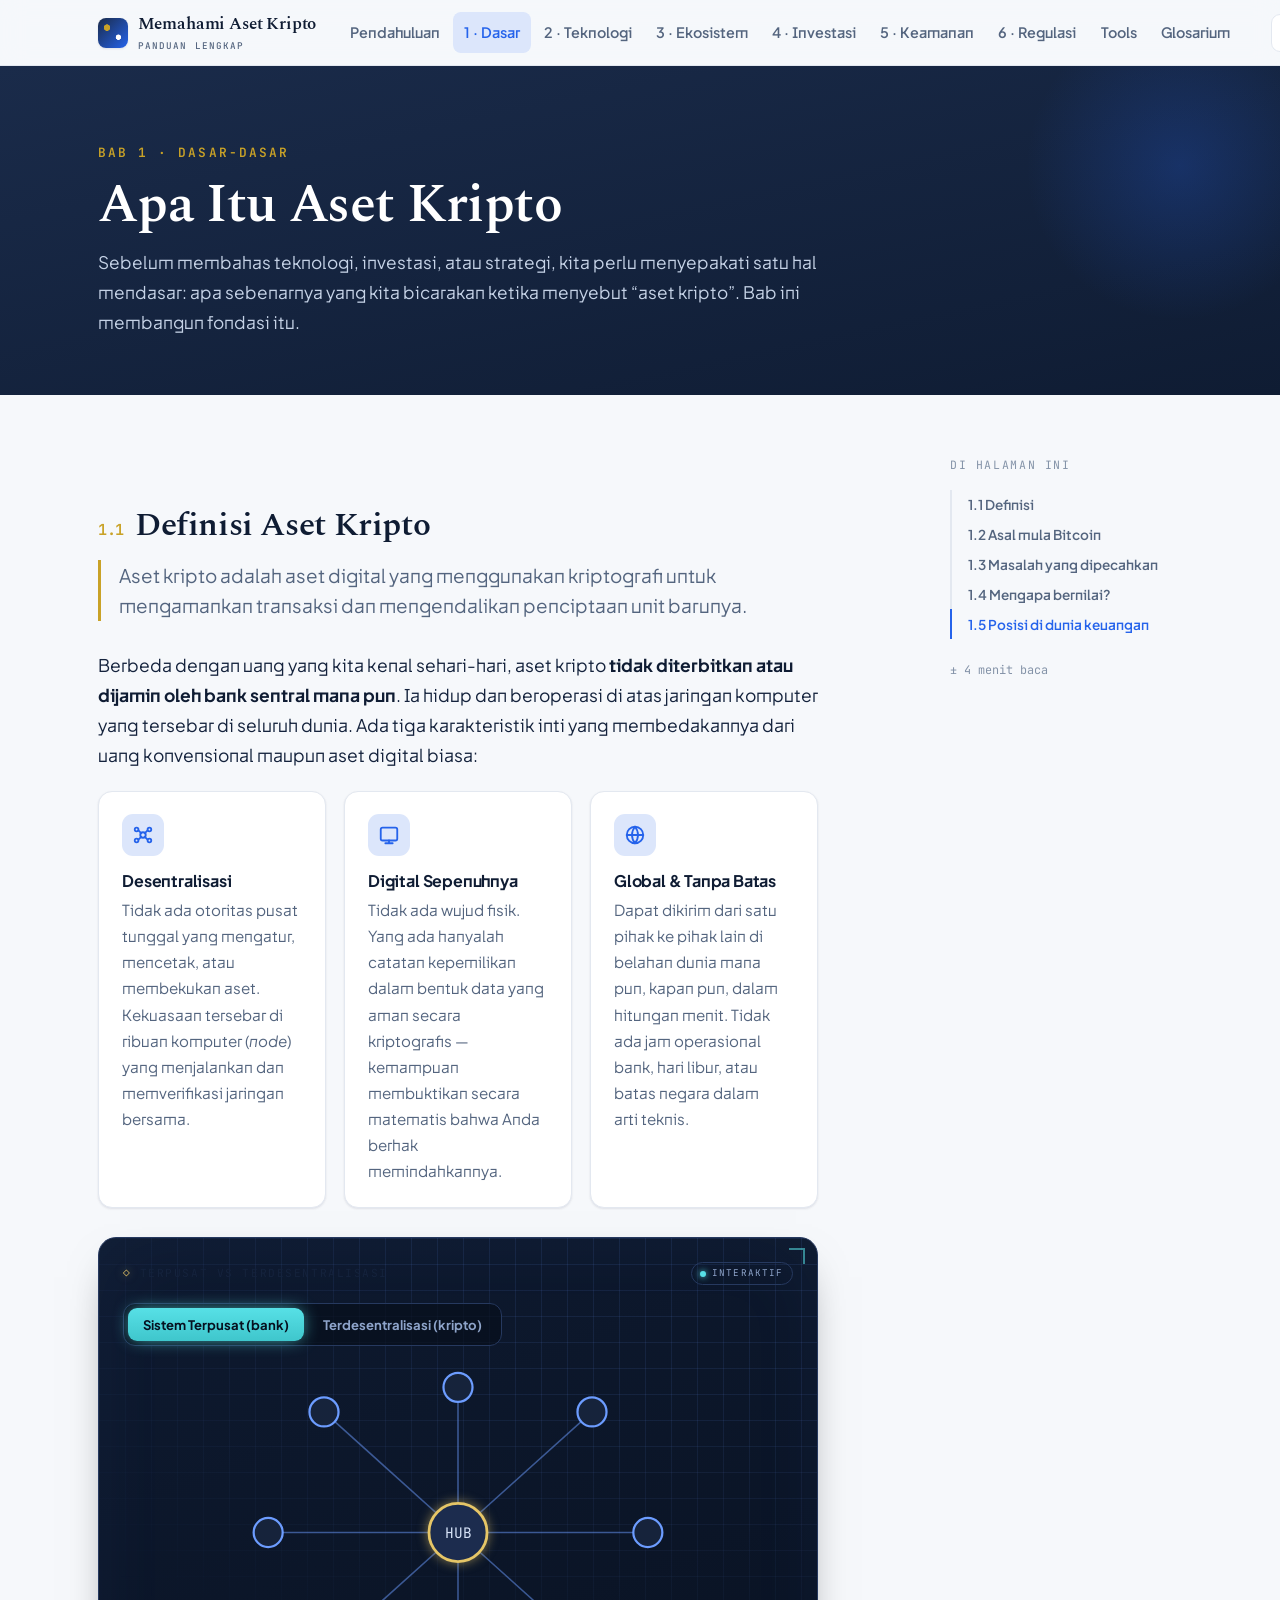
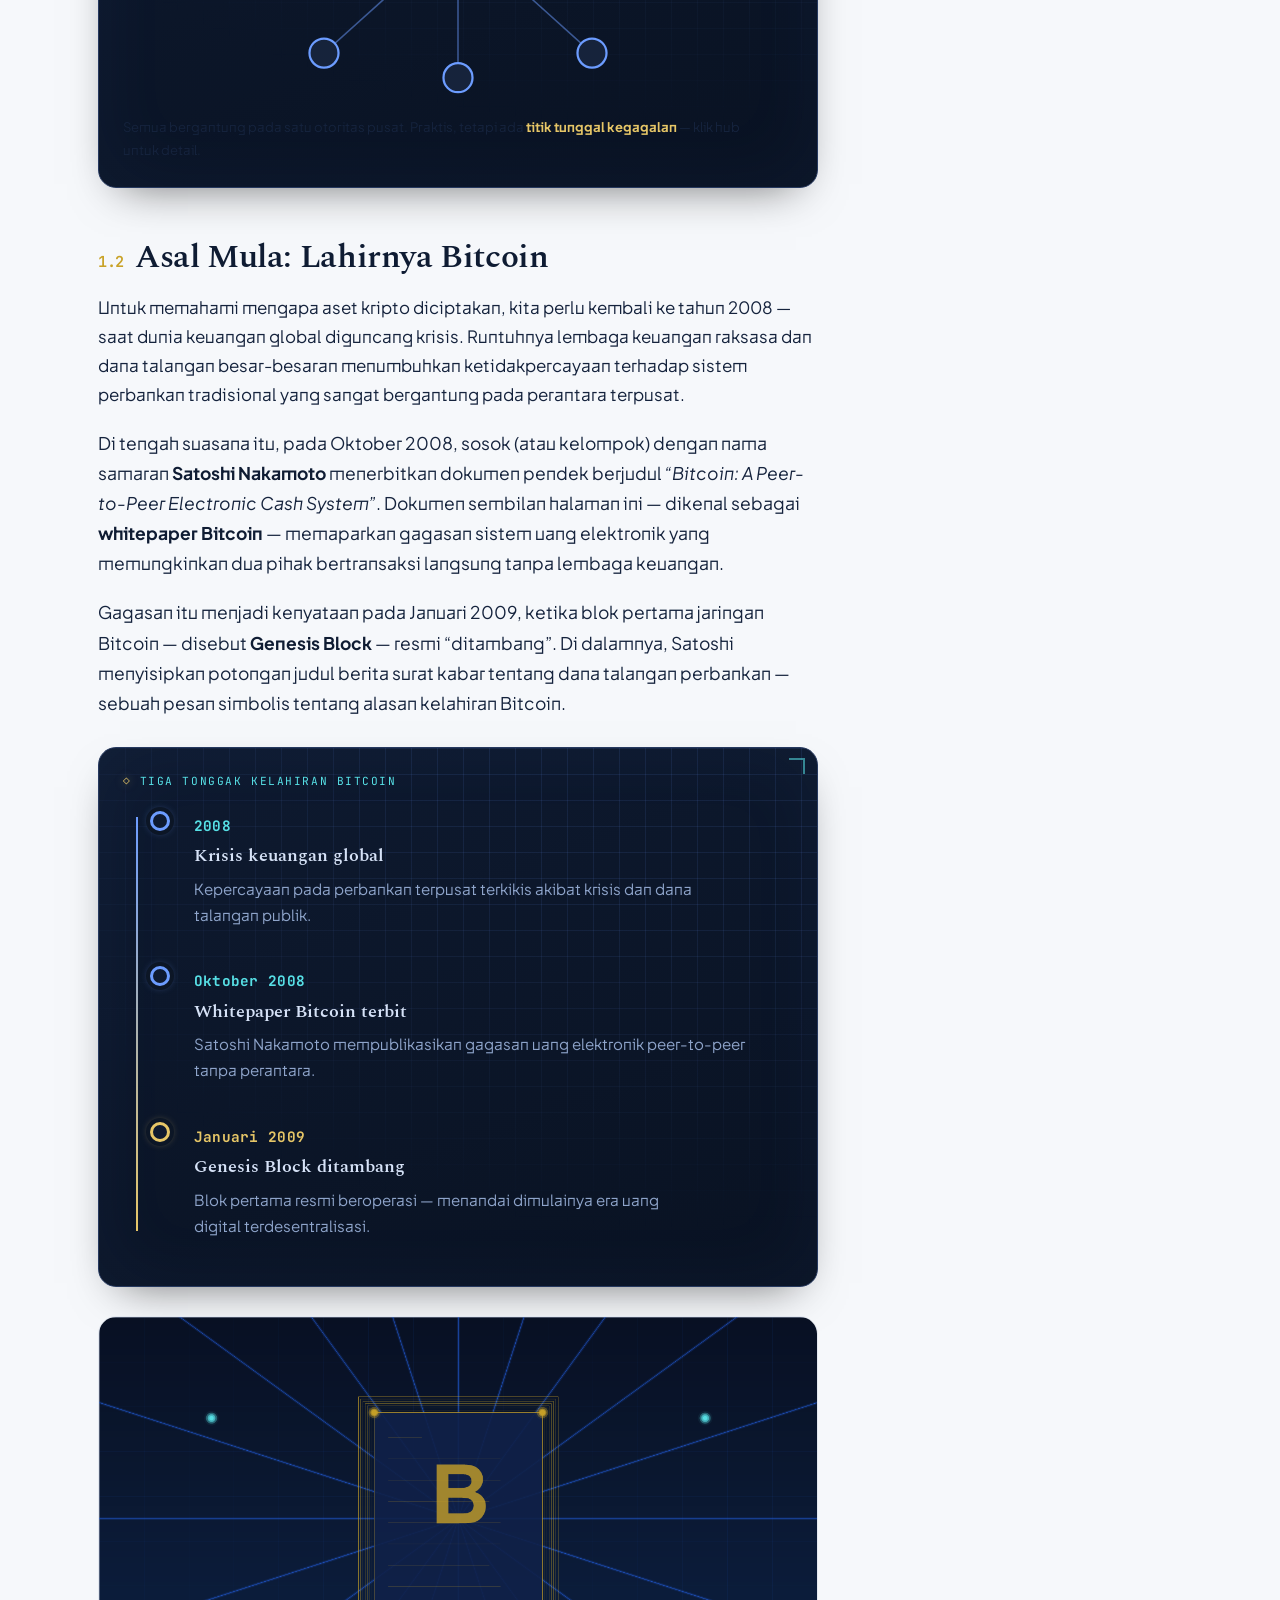
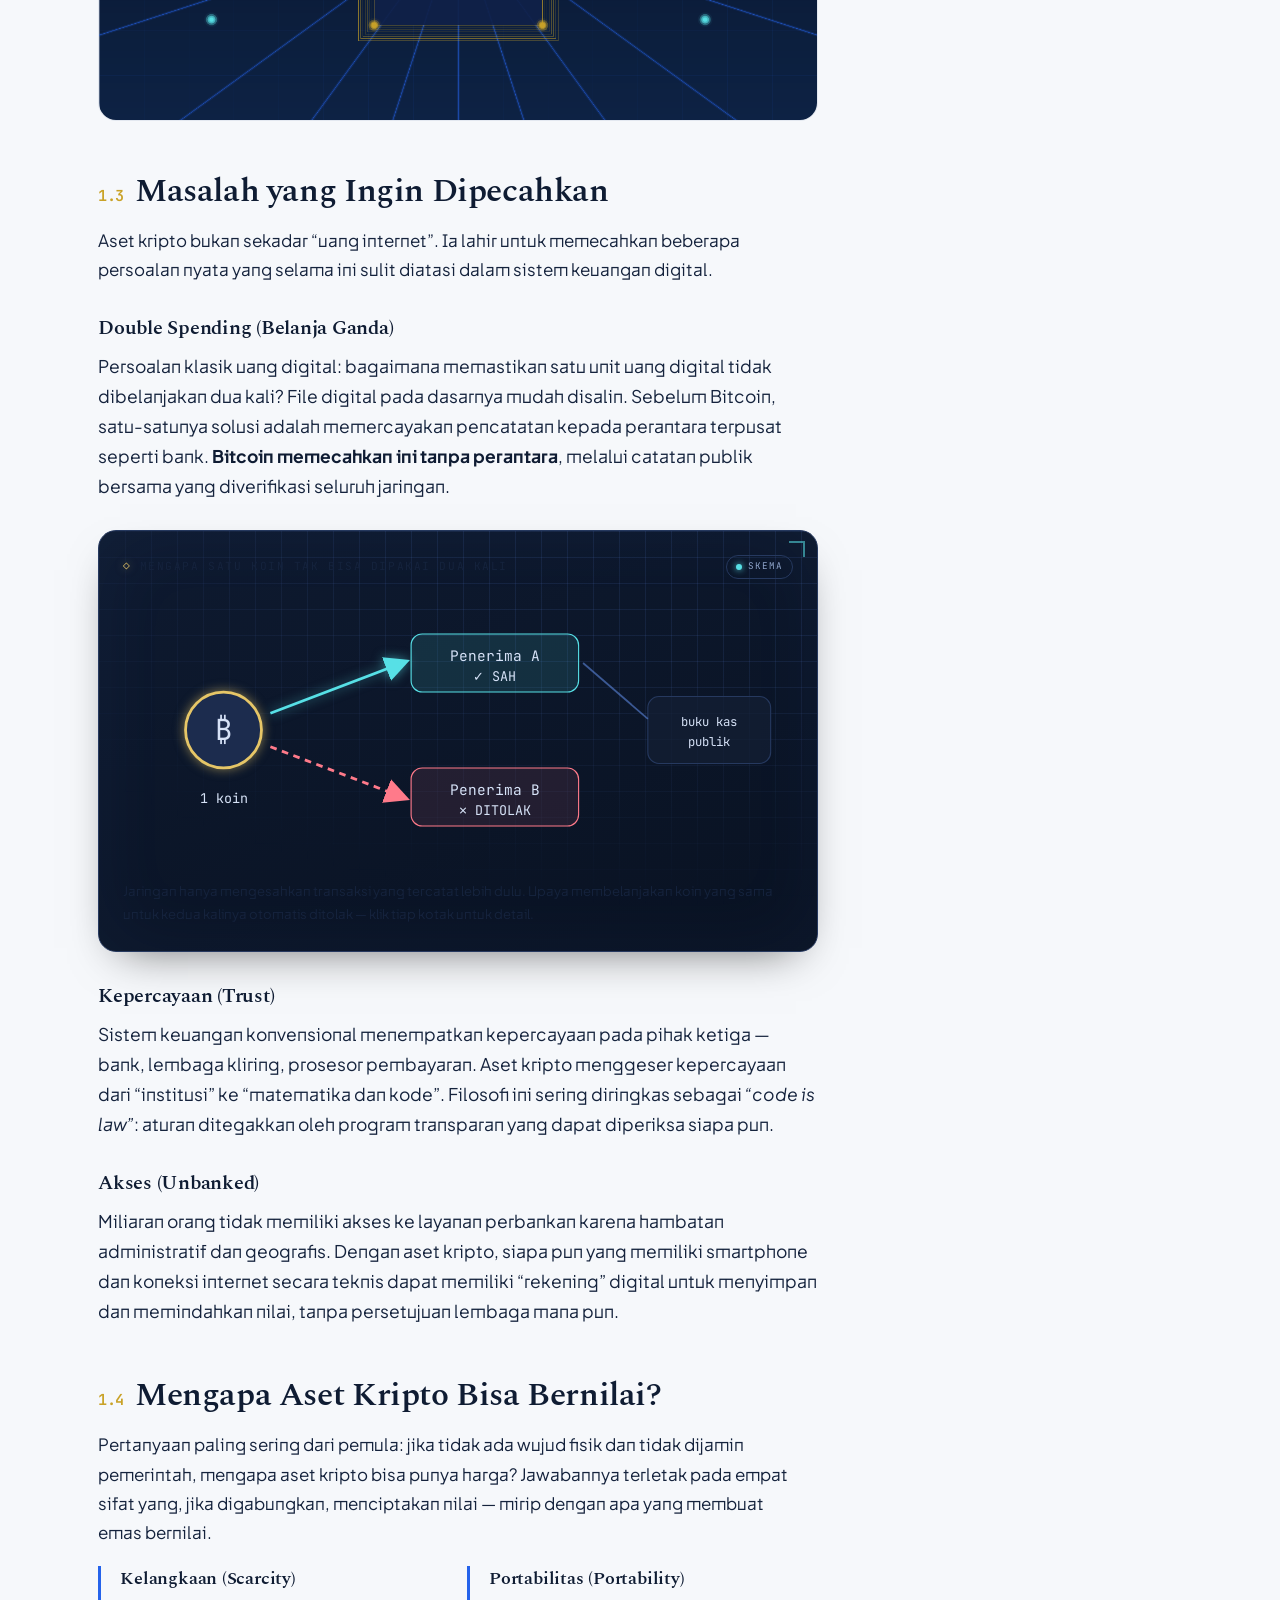
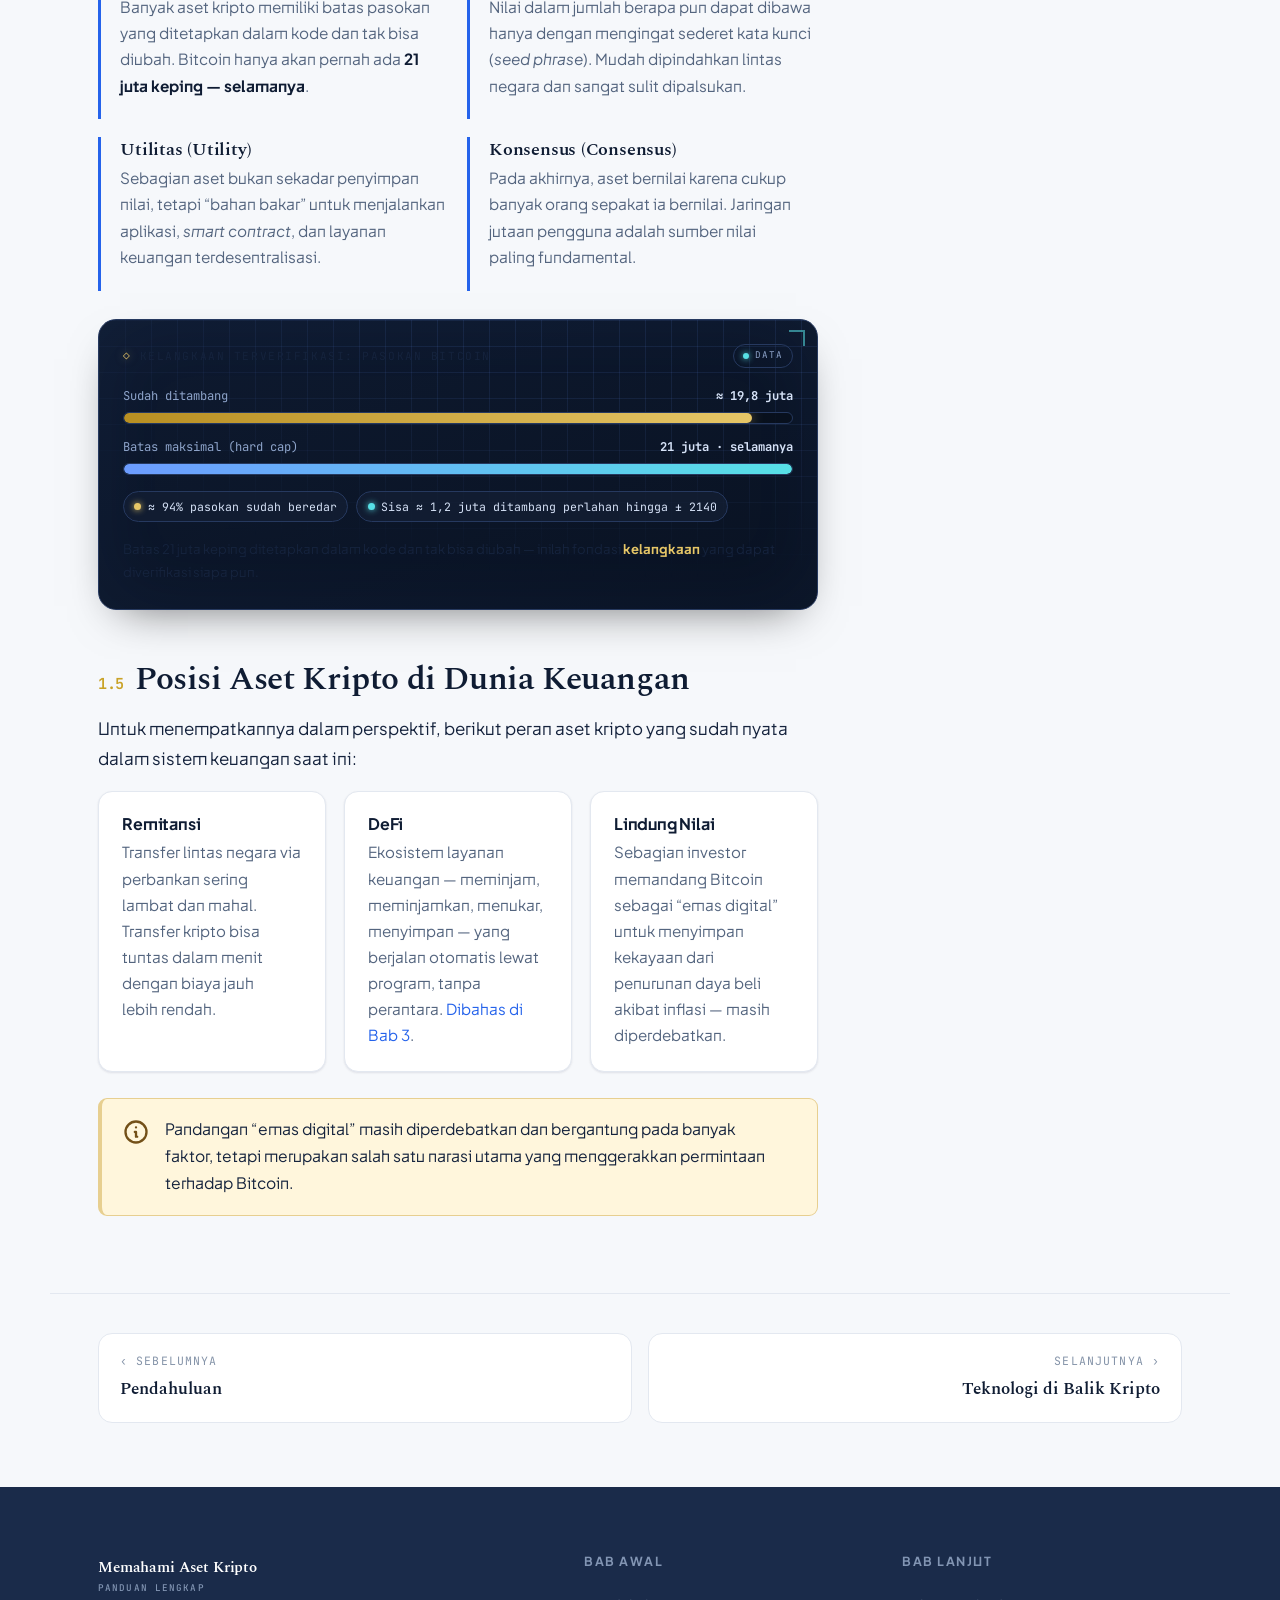
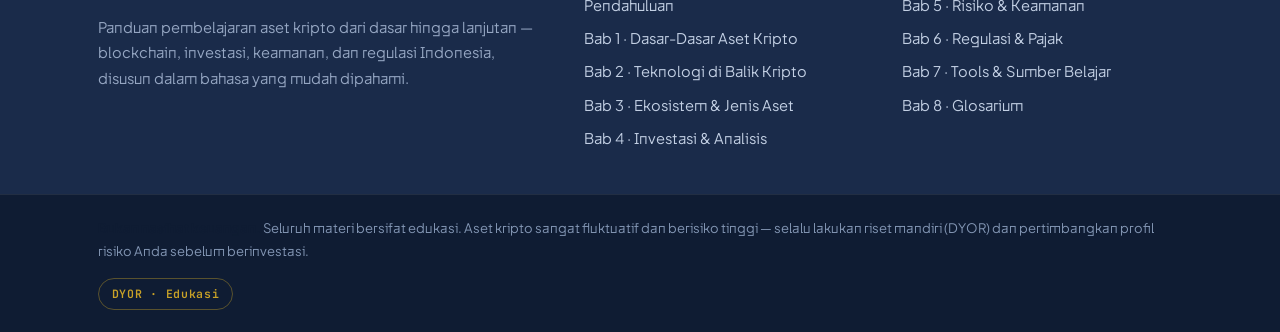
==== commit 87f69977: "feat: add OG meta, live widgets, images, favicon, sitemap, robots - Favicon SVG (navy+gold ₿) on sem" ====
--- a/bab-1-dasar-dasar.html
+++ b/bab-1-dasar-dasar.html
@@ -5,6 +5,15 @@
 <meta name="viewport" content="width=device-width, initial-scale=1.0" />
 <title>Bab 1 — Dasar-Dasar Aset Kripto</title>
 <meta name="description" content="Apa itu aset kripto: definisi, karakteristik inti, asal mula Bitcoin, masalah yang dipecahkan, mengapa kripto bernilai, dan posisinya di dunia keuangan." />
+<link rel="icon" href="assets/img/favicon.svg" type="image/svg+xml" />
+<meta property="og:type" content="website" />
+<meta property="og:site_name" content="Memahami Aset Kripto" />
+<meta property="og:title" content="Bab 1 — Dasar-Dasar Aset Kripto" />
+<meta property="og:description" content="Apa itu aset kripto: definisi, karakteristik inti, asal mula Bitcoin, masalah yang dipecahkan, mengapa kripto bernilai, dan posisinya di dunia keuangan." />
+<meta property="og:image" content="https://memahami-aset-kripto.vercel.app/assets/img/og-image.png" />
+<meta name="twitter:card" content="summary_large_image" />
+<meta name="twitter:title" content="Bab 1 — Dasar-Dasar Aset Kripto" />
+<meta name="twitter:description" content="Apa itu aset kripto: definisi, karakteristik inti, asal mula Bitcoin, masalah yang dipecahkan, mengapa kripto bernilai, dan posisinya di dunia keuangan." />
 <link rel="preconnect" href="https://fonts.googleapis.com" />
 <link rel="preconnect" href="https://fonts.gstatic.com" crossorigin />
 <link href="https://fonts.googleapis.com/css2?family=Spectral:ital,wght@0,500;0,600;0,700;1,500;1,600&family=Plus+Jakarta+Sans:wght@400;500;600;700;800&family=JetBrains+Mono:wght@400;500;600;700&display=swap" rel="stylesheet" />
@@ -99,13 +108,13 @@
           </ul>
         </div>
 
-        <figure class="ai-img ai-img--empty reveal" data-ai-prompt="Ilustrasi konseptual bergaya cyberpunk modern: dokumen whitepaper Bitcoin yang bercahaya melayang di atas latar biru-navy gelap dengan garis sirkuit neon dan grid, semburat emas. Sinematik, bersih, tanpa teks." data-ai-file="assets/img/bab1-genesis.webp">
-          <img alt="Ilustrasi kelahiran Bitcoin" data-src="assets/img/bab1-genesis.webp" loading="lazy" />
+        <figure class="ai-img ai-img--empty reveal" data-ai-prompt="Ilustrasi konseptual bergaya cyberpunk modern: dokumen whitepaper Bitcoin yang bercahaya melayang di atas latar biru-navy gelap dengan garis sirkuit neon dan grid, semburat emas. Sinematik, bersih, tanpa teks." data-ai-file="assets/img/bab1-genesis.png">
+          <img alt="Ilustrasi kelahiran Bitcoin" data-src="assets/img/bab1-genesis.png" loading="lazy" />
           <figcaption class="ai-img__ph">
             <svg class="ai-img__ic" viewBox="0 0 24 24" fill="none" stroke="currentColor" stroke-width="1.6" stroke-linecap="round" stroke-linejoin="round"><rect x="4" y="3" width="16" height="18" rx="2"/><path d="M8 8h8M8 12h8M8 16h5"/></svg>
             <span class="ai-img__tag">Slot gambar · auto-isi</span>
             <span class="ai-img__prompt">Whitepaper Bitcoin &amp; Genesis Block — ilustrasi cyberpunk navy/emas.</span>
-            <span class="ai-img__meta">assets/img/bab1-genesis.webp</span>
+            <span class="ai-img__meta">assets/img/bab1-genesis.png</span>
           </figcaption>
         </figure>
       </section>
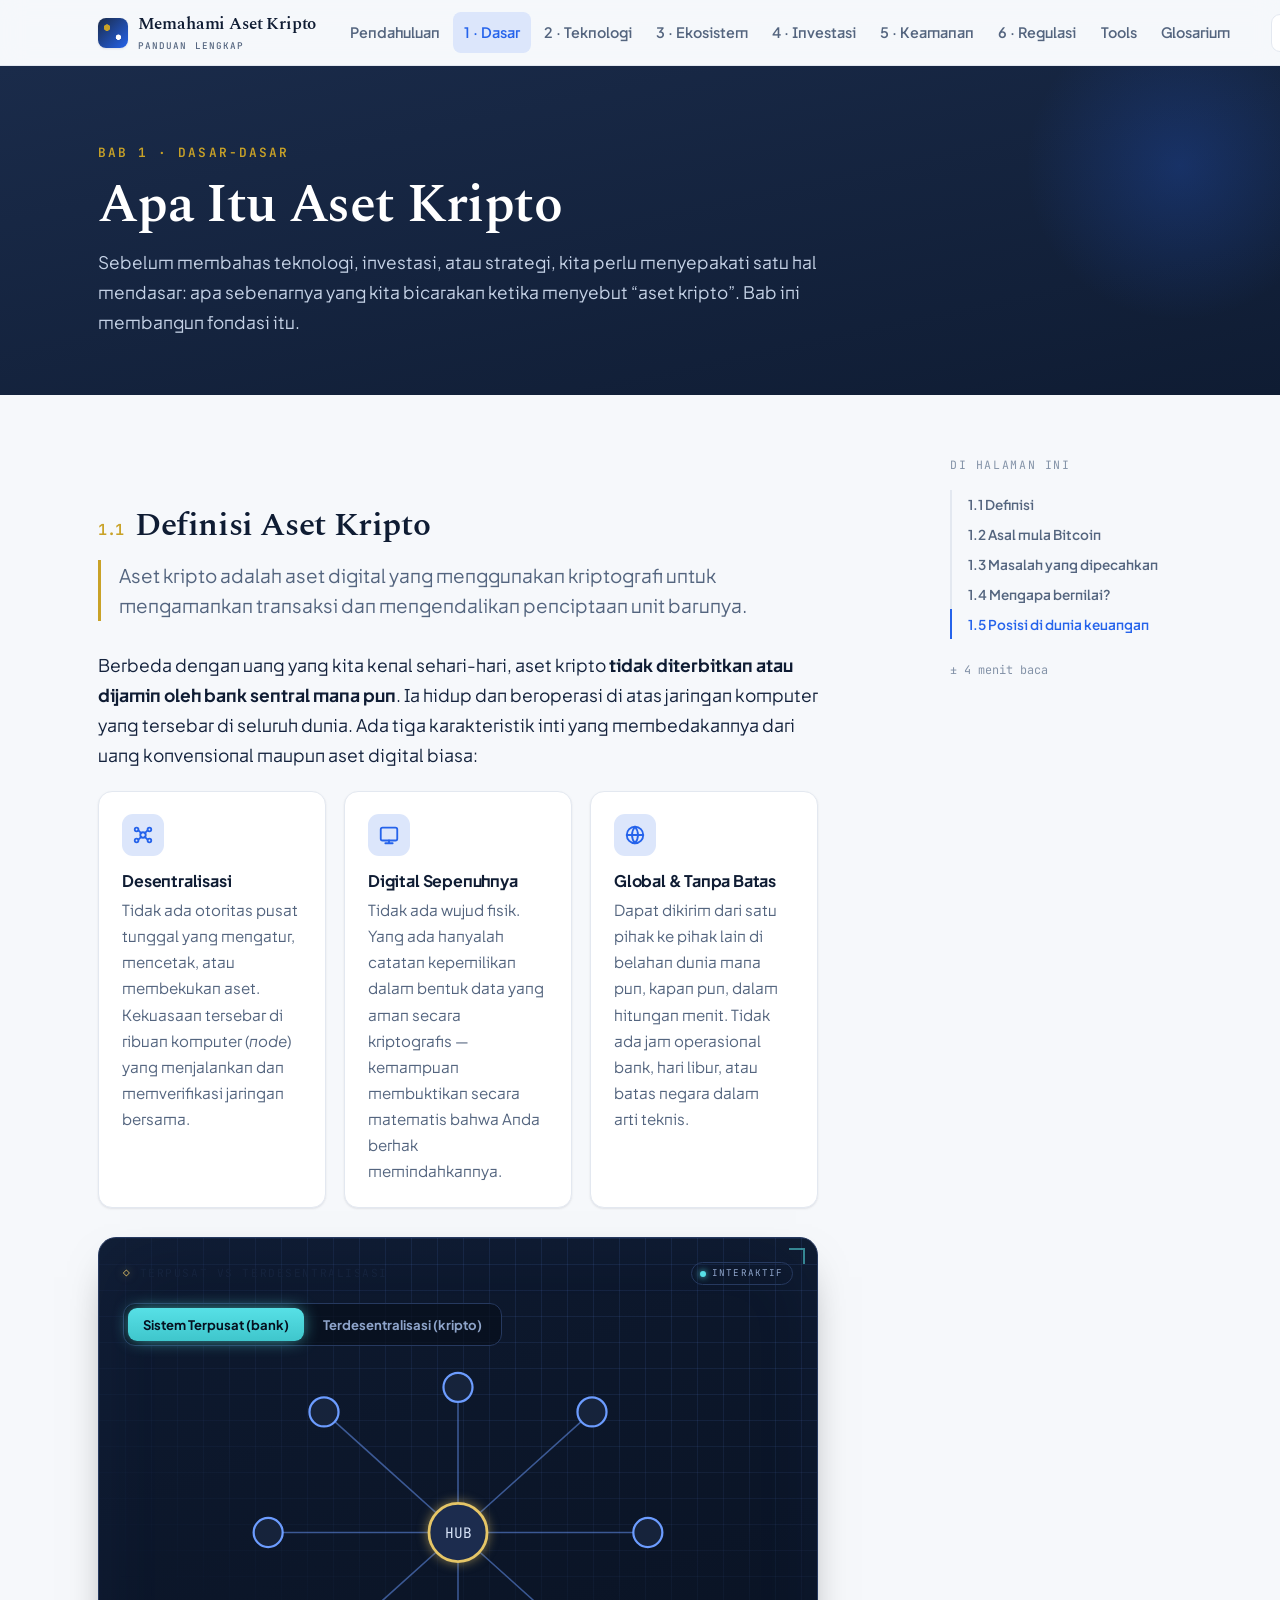
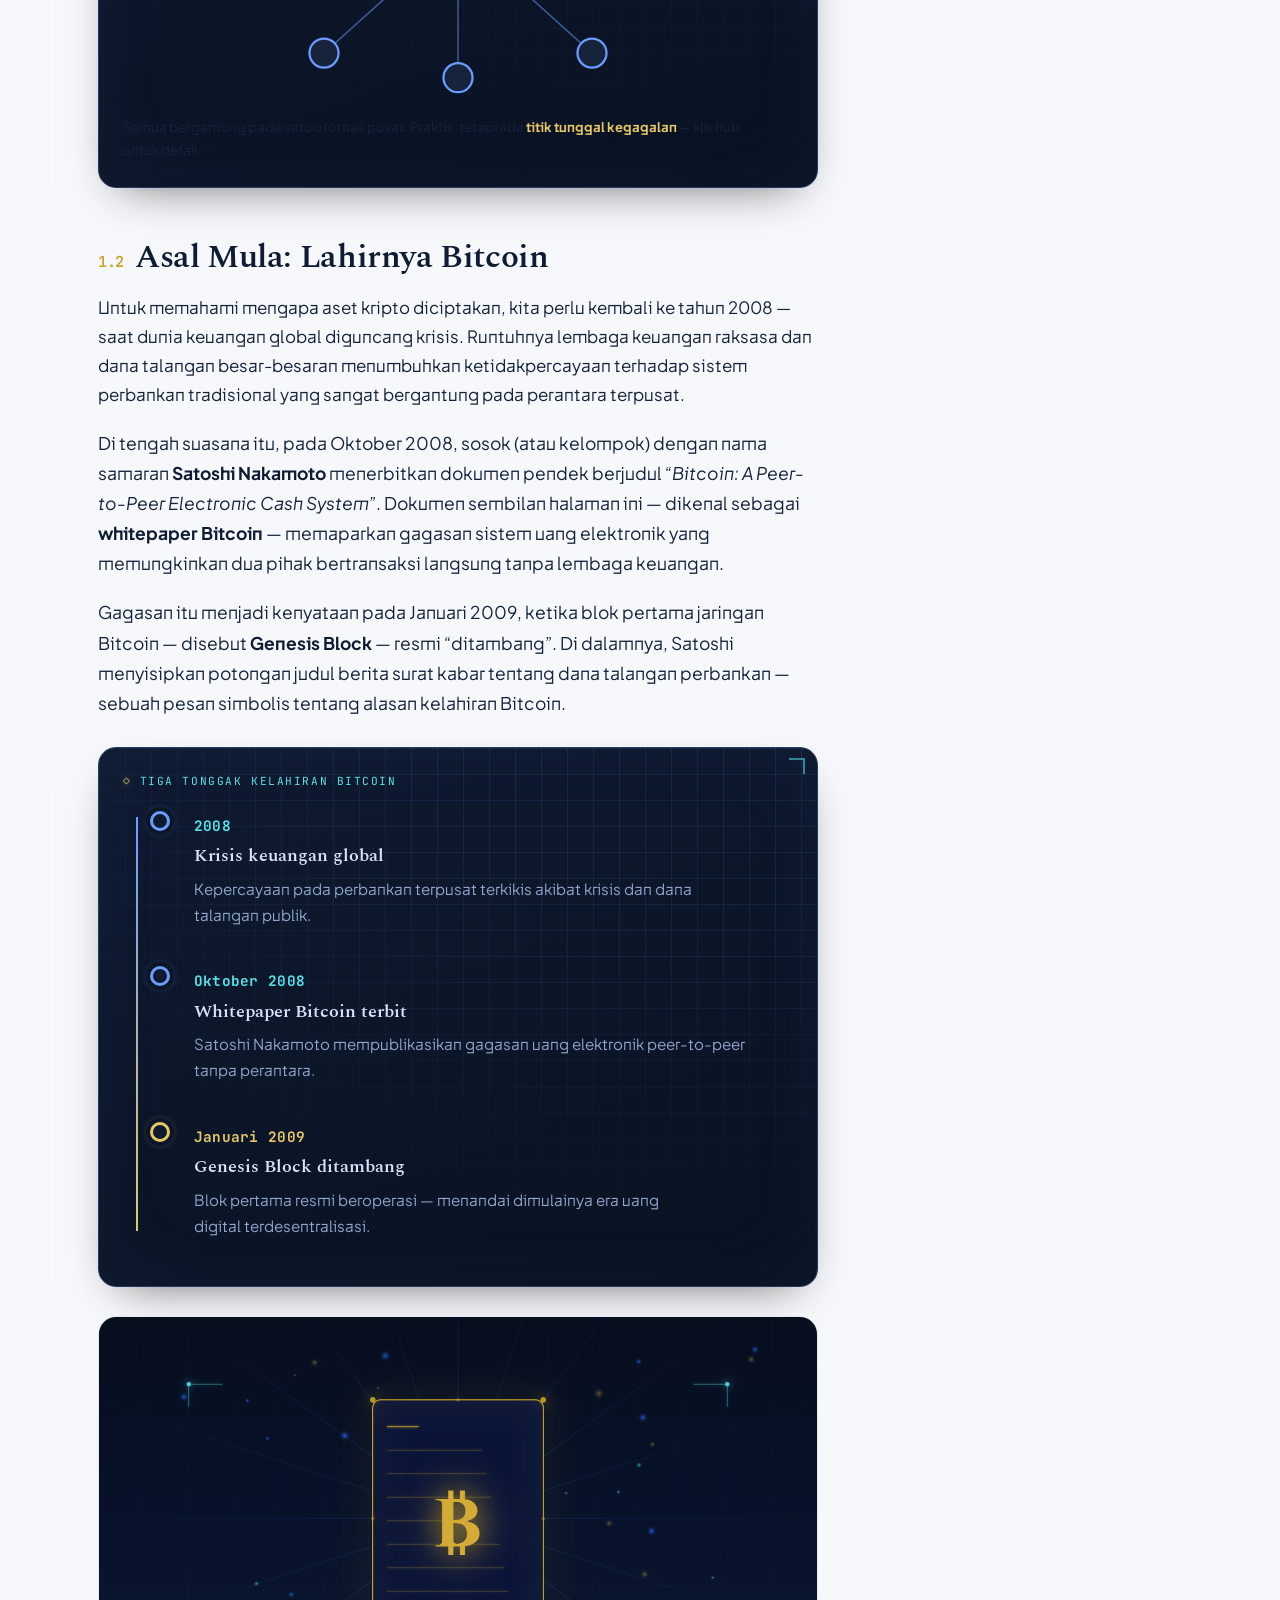
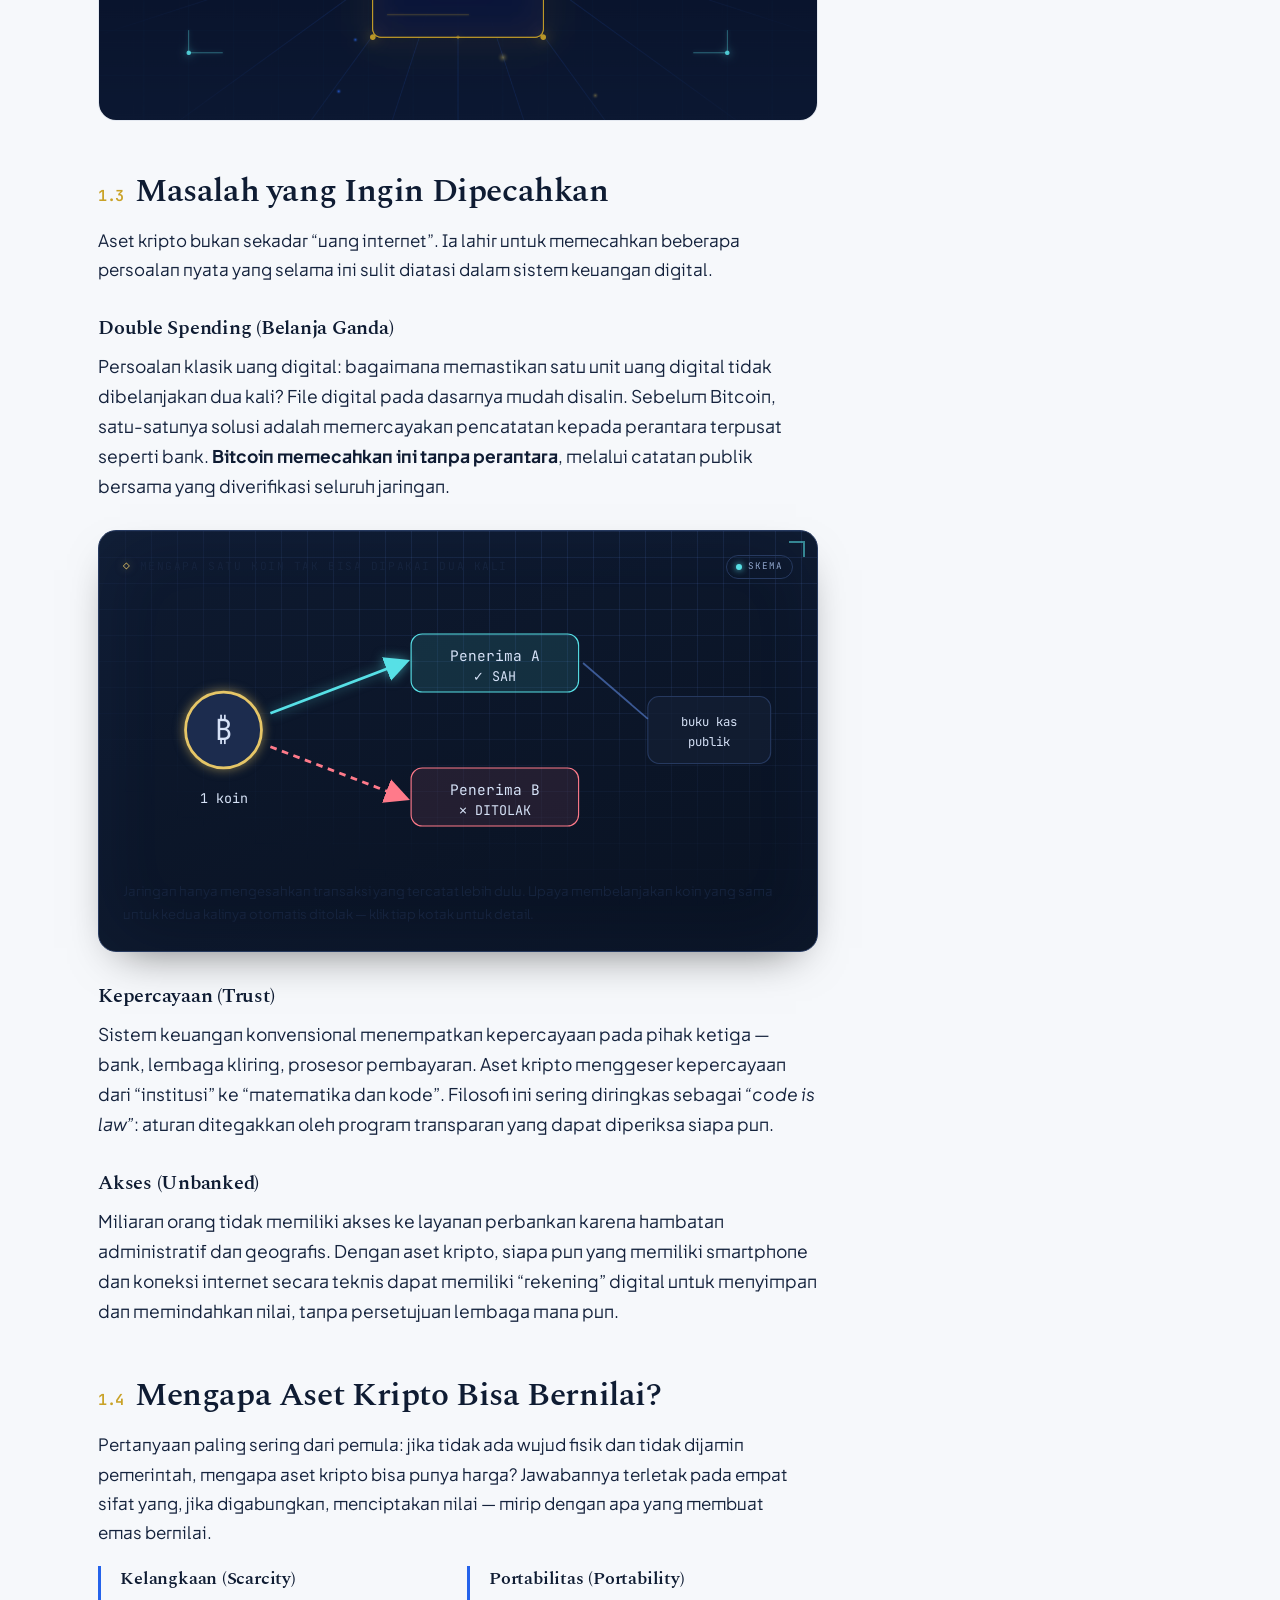
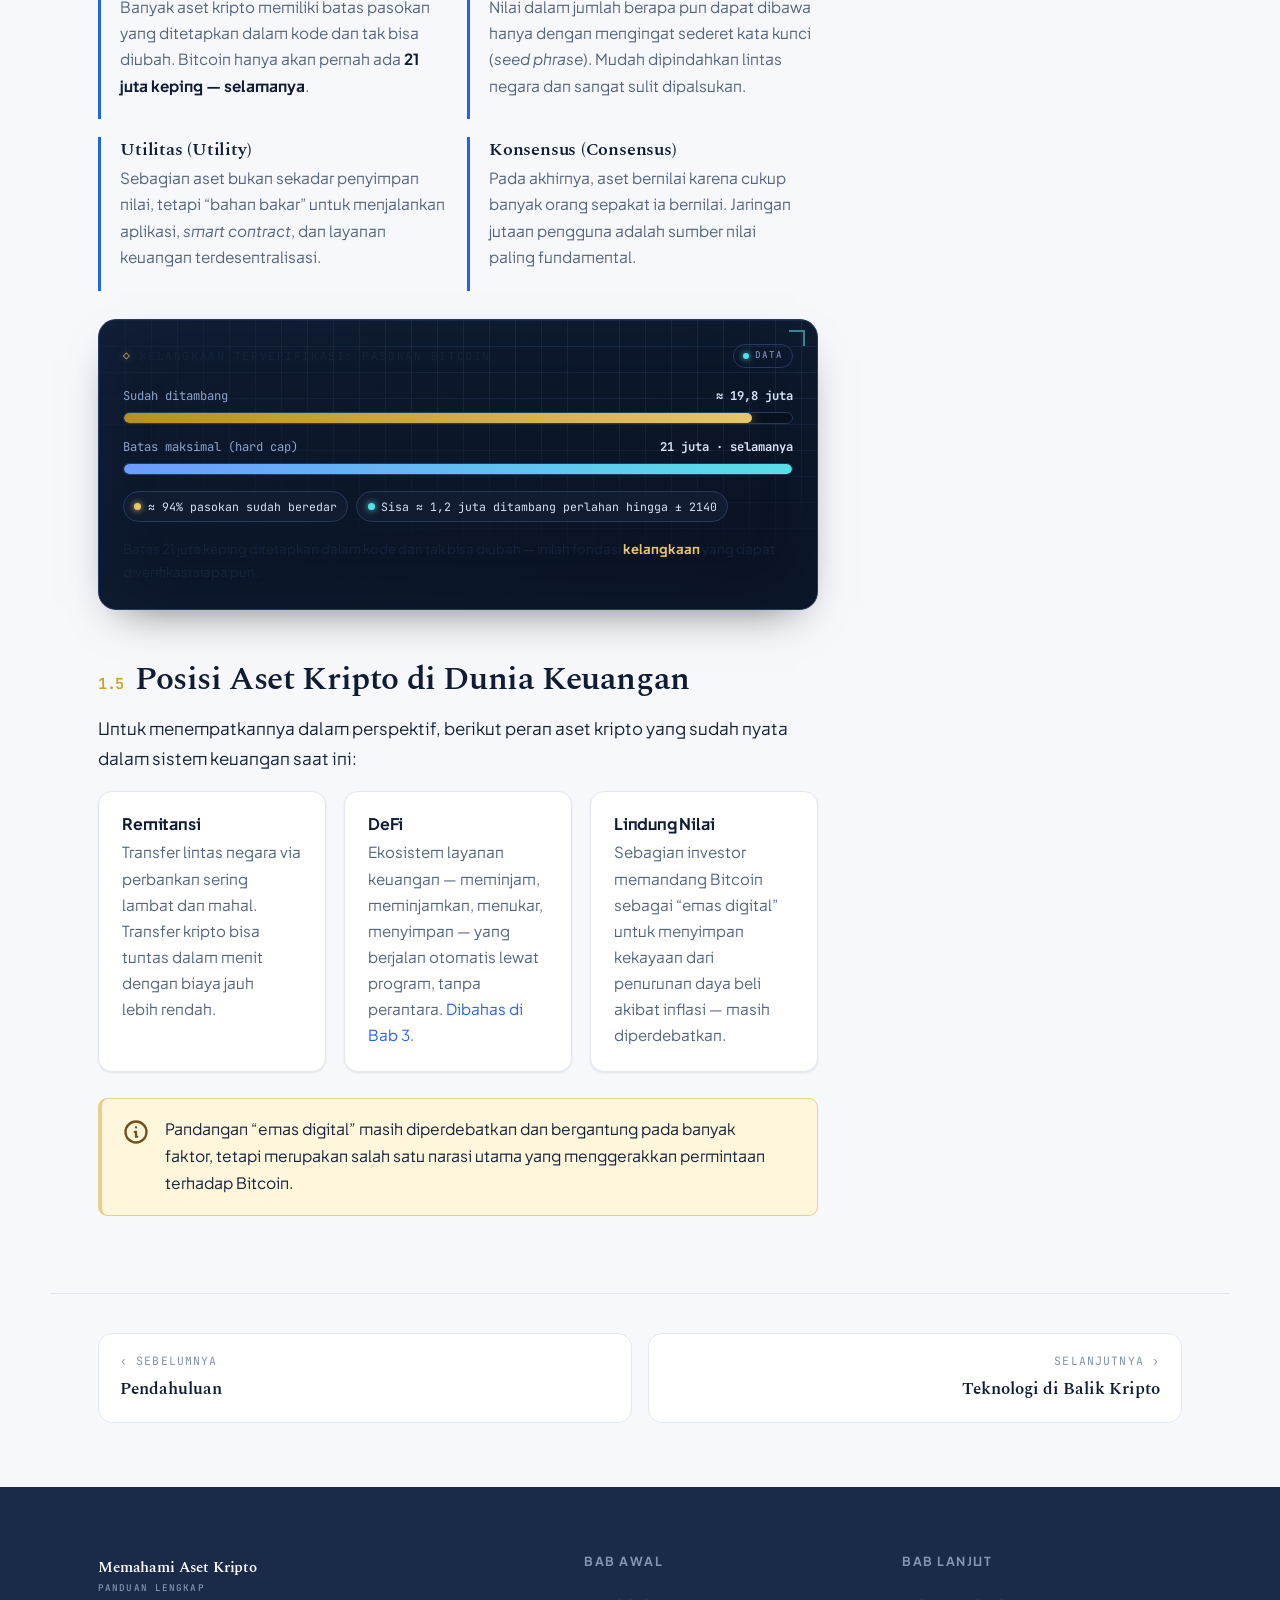
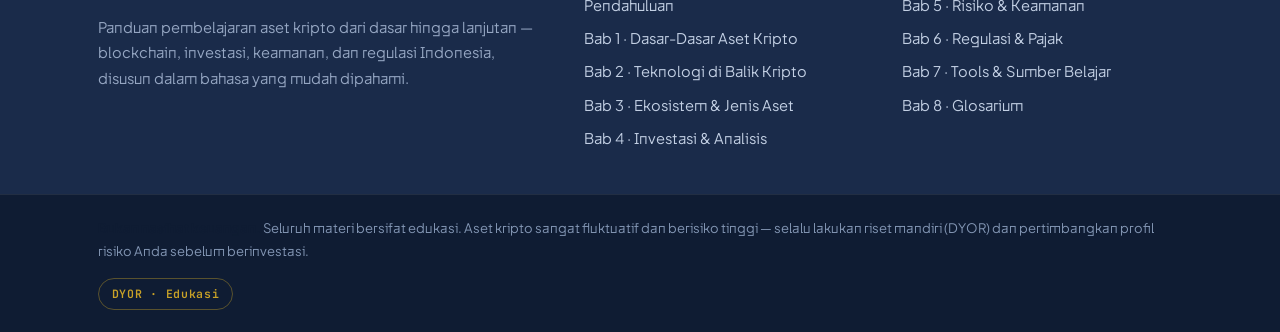
==== commit c7eca8c6: "feat: animated particle background + Canvas-quality chapter images - particles.js: network partikel " ====
--- a/bab-1-dasar-dasar.html
+++ b/bab-1-dasar-dasar.html
@@ -231,6 +231,7 @@
 </main>
 
 <div id="site-footer"></div>
+<script src="assets/js/particles.js"></script>
 <script src="assets/js/site.js"></script>
 <script src="assets/js/viz.js"></script>
 </body>
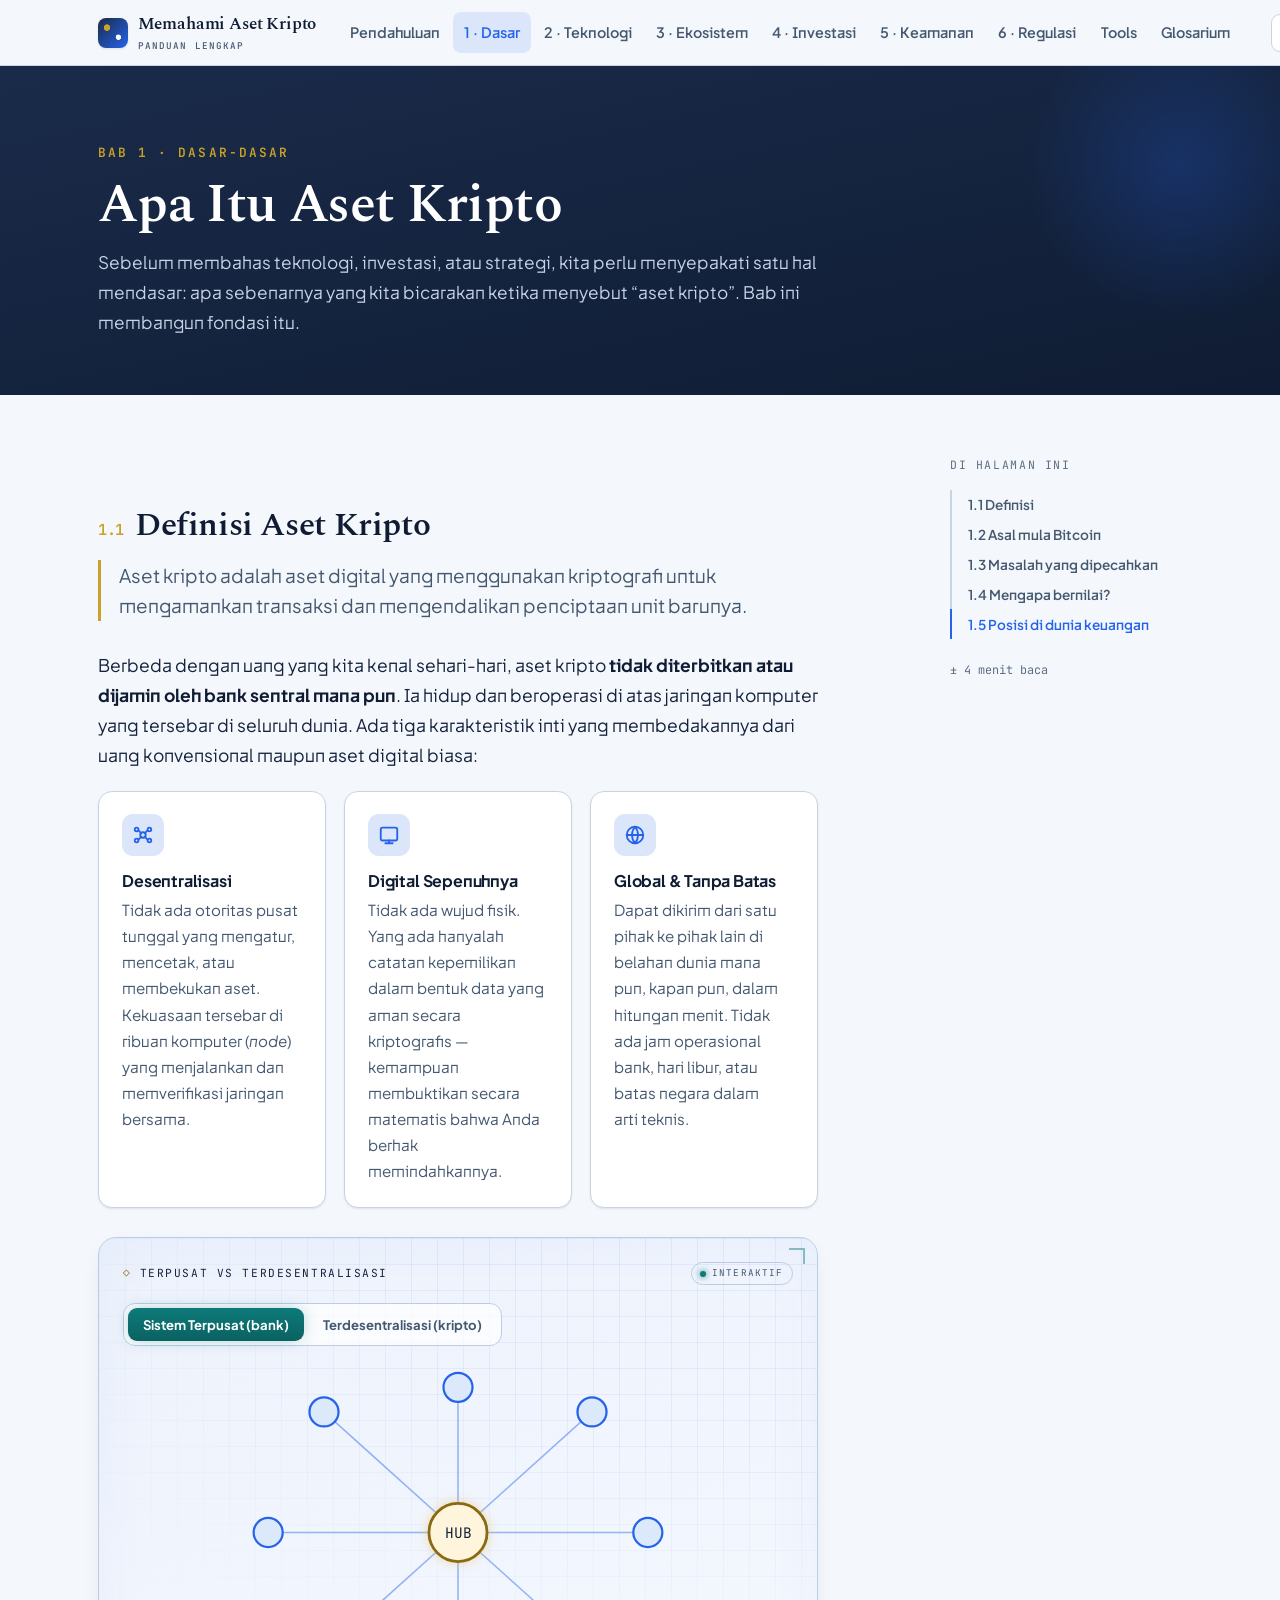
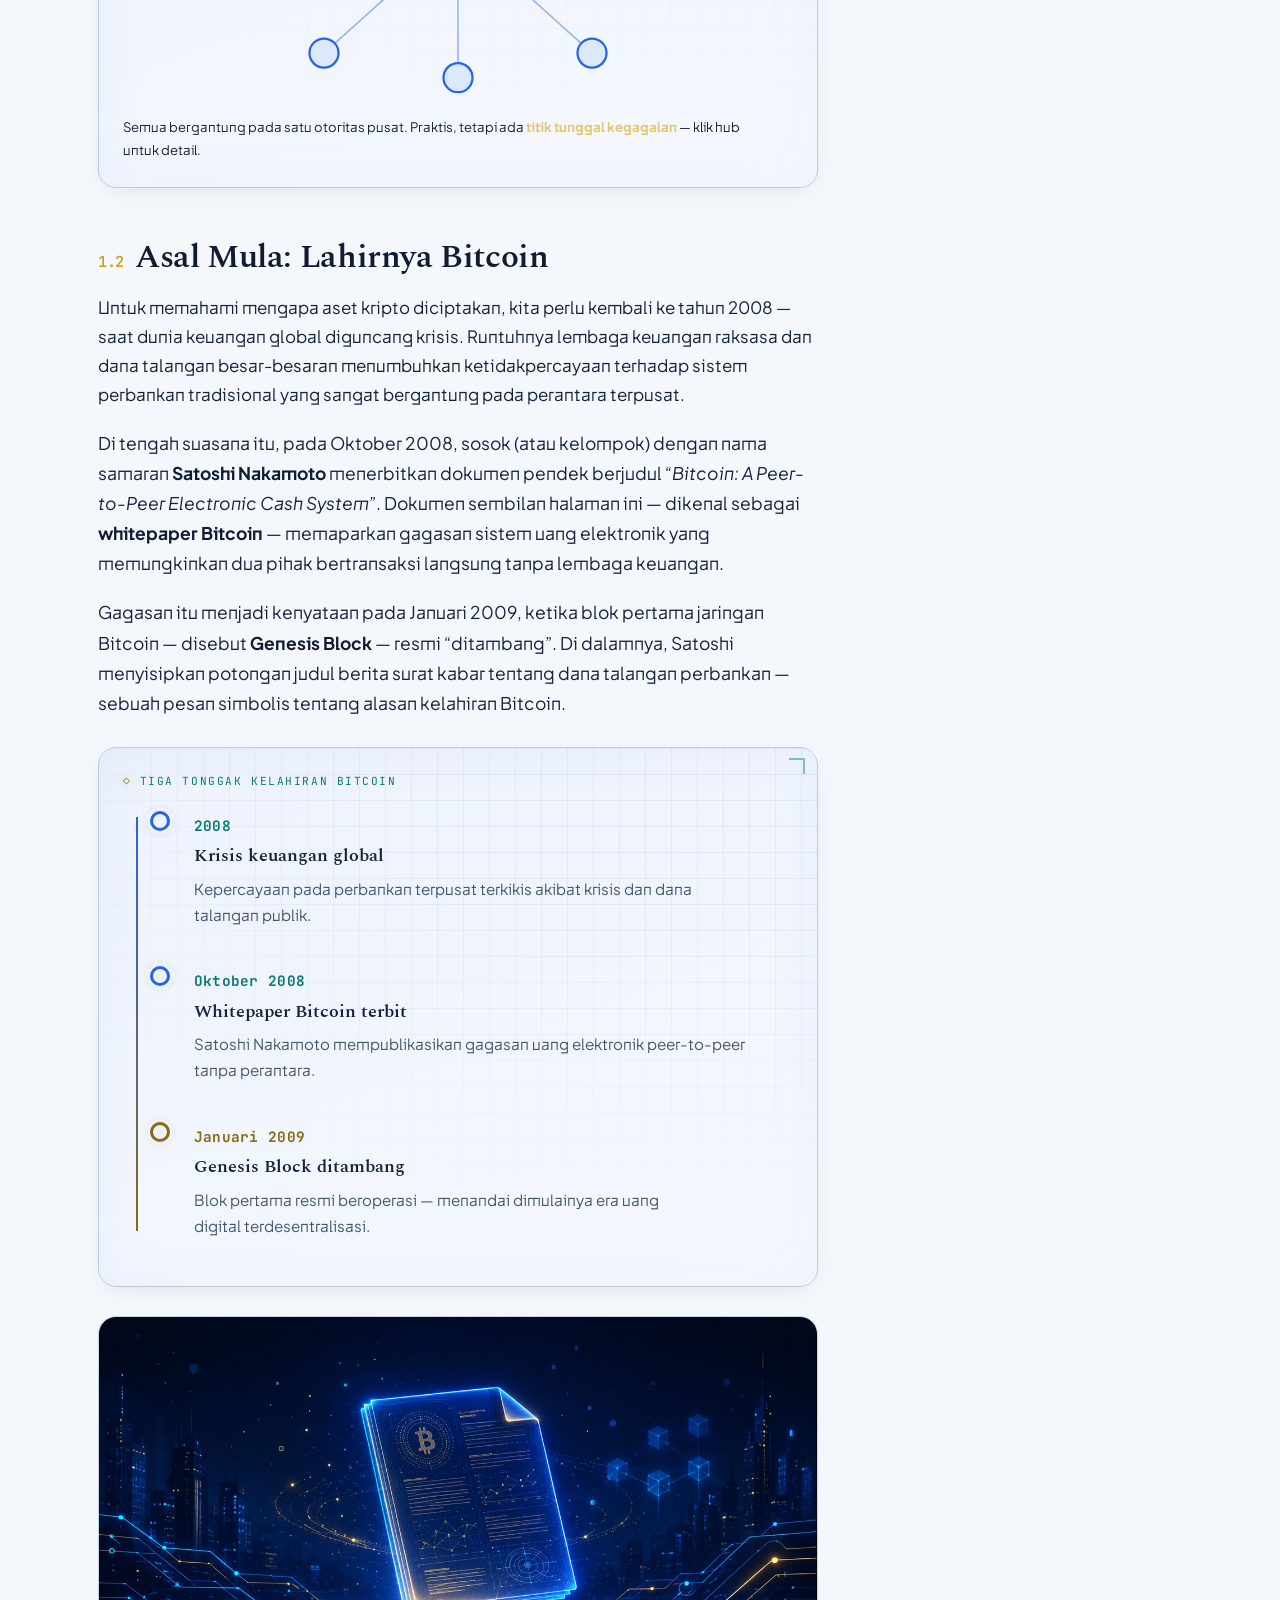
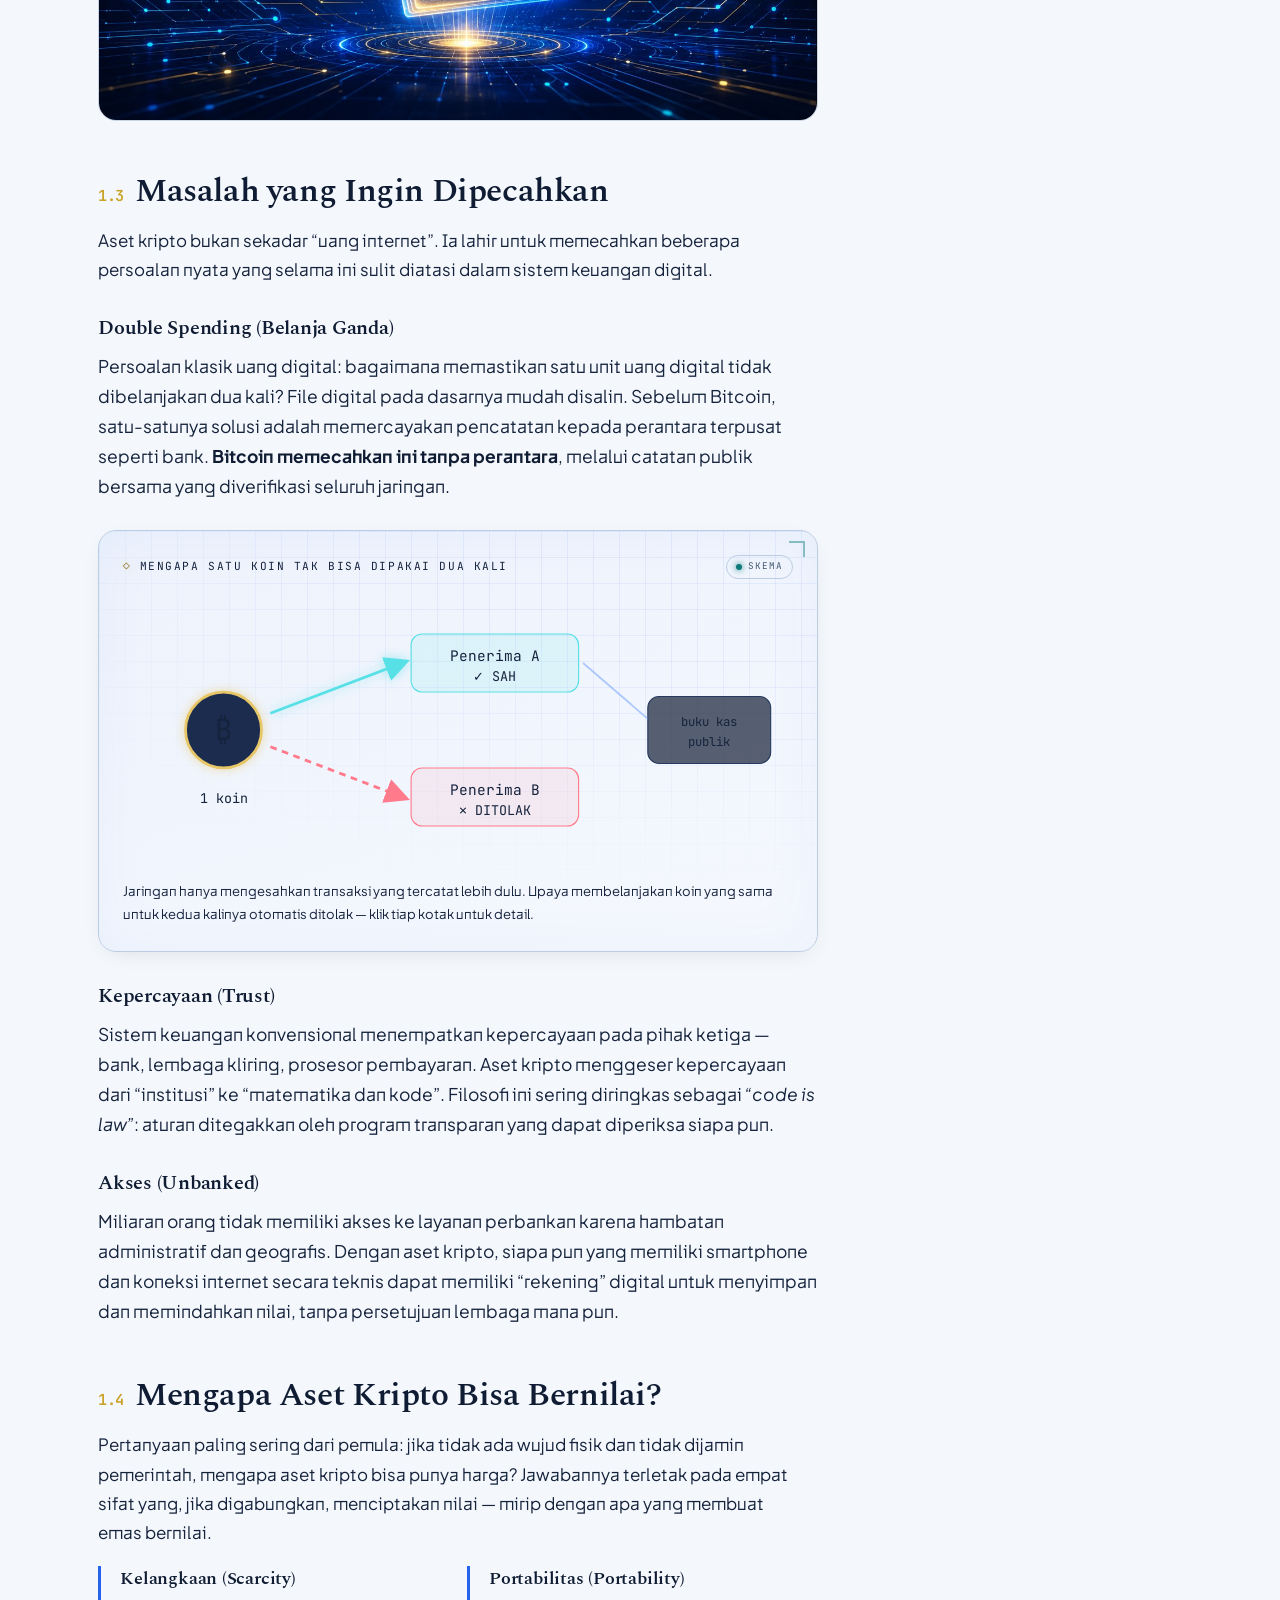
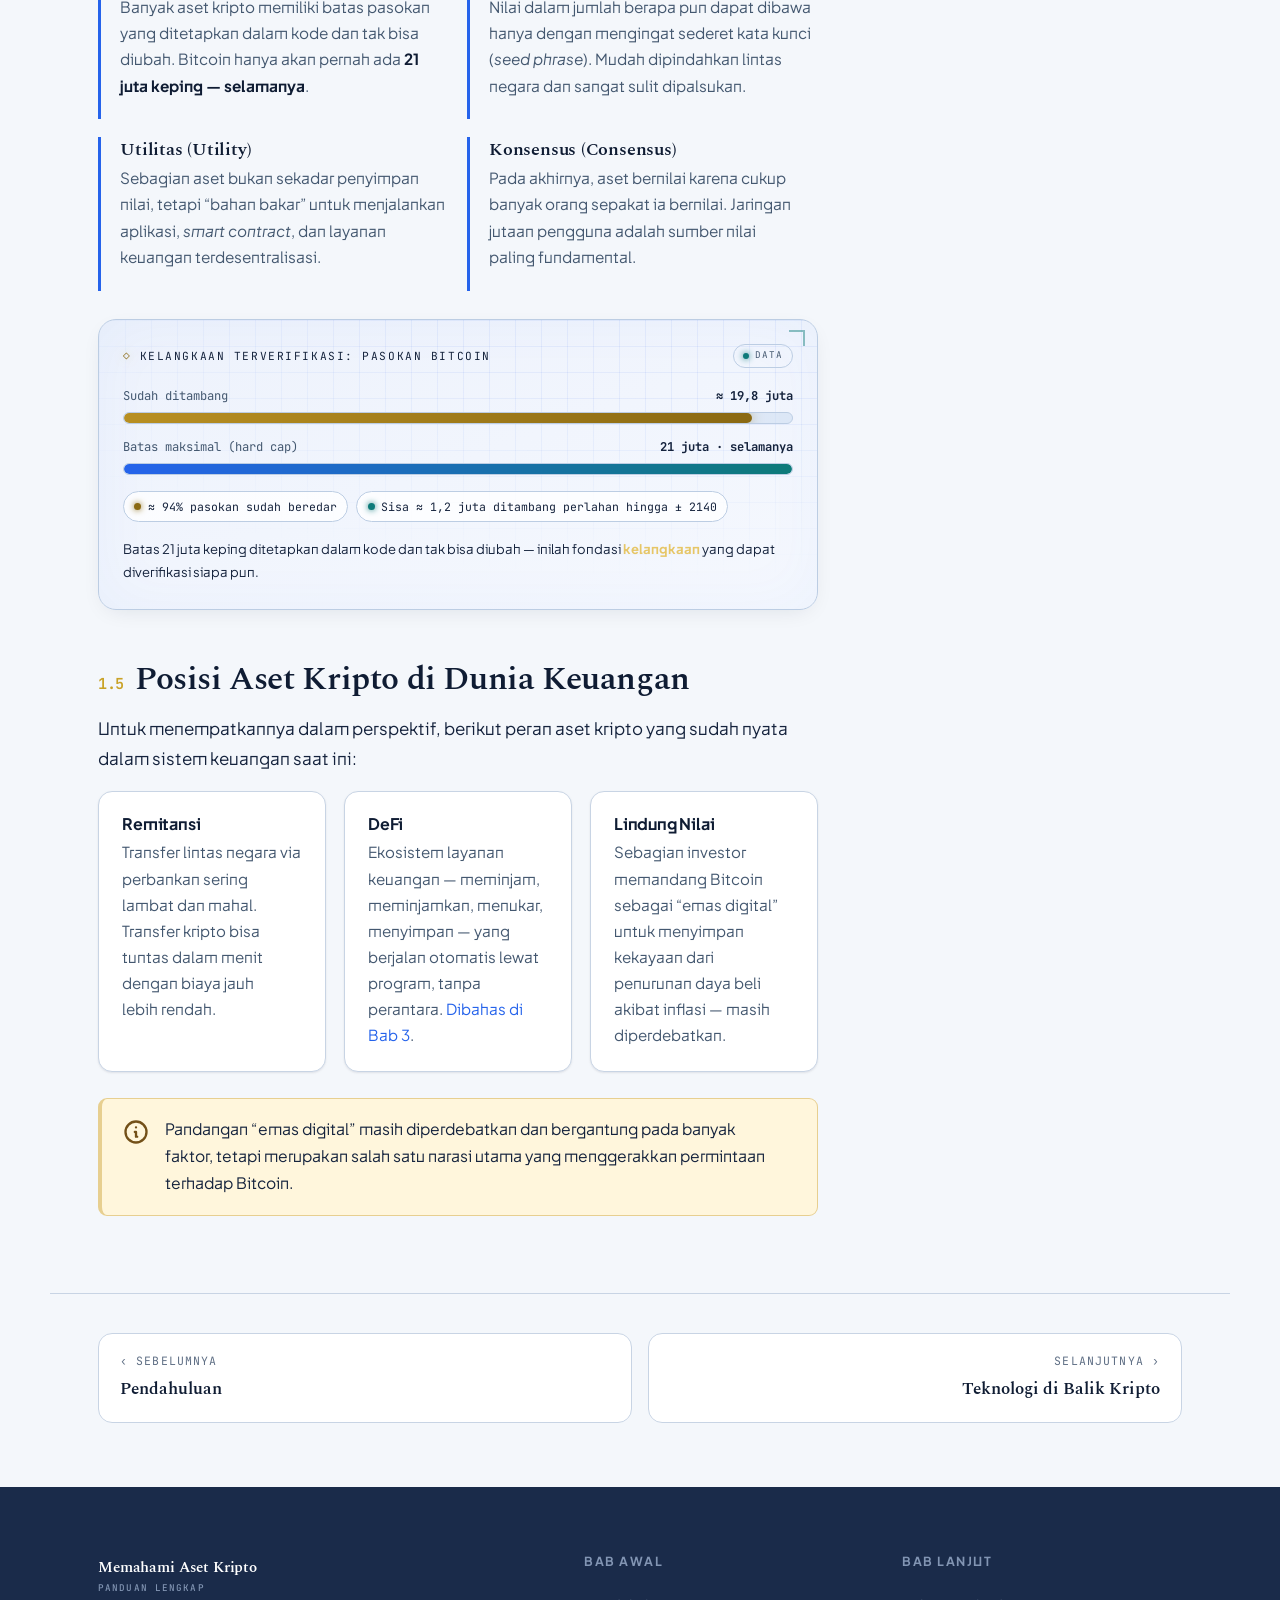
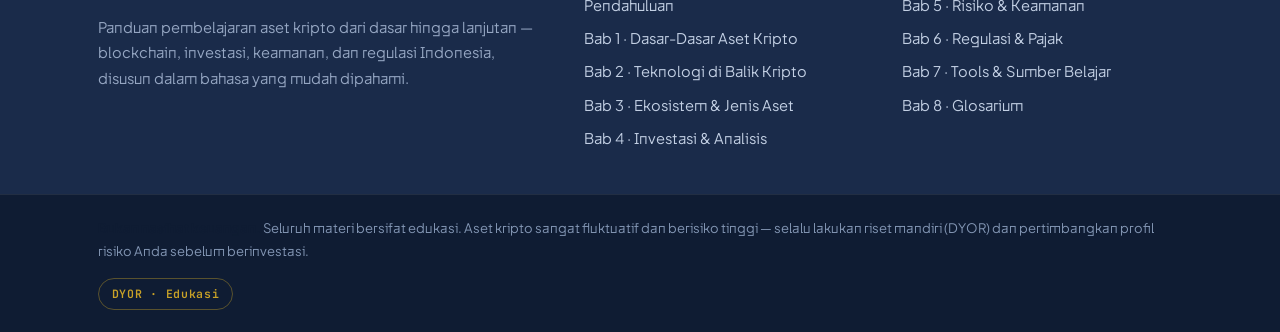
==== commit 28b638e0: "feat: ganti gambar chapter dengan karya pengguna (JPEG, 122-211 KB) - 7 gambar baru dari pengguna me" ====
--- a/bab-1-dasar-dasar.html
+++ b/bab-1-dasar-dasar.html
@@ -1,4 +1,4 @@
-<!DOCTYPE html>
+﻿<!DOCTYPE html>
 <html lang="id" data-accent="blue">
 <head>
 <meta charset="UTF-8" />
@@ -10,7 +10,7 @@
 <meta property="og:site_name" content="Memahami Aset Kripto" />
 <meta property="og:title" content="Bab 1 — Dasar-Dasar Aset Kripto" />
 <meta property="og:description" content="Apa itu aset kripto: definisi, karakteristik inti, asal mula Bitcoin, masalah yang dipecahkan, mengapa kripto bernilai, dan posisinya di dunia keuangan." />
-<meta property="og:image" content="https://memahami-aset-kripto.vercel.app/assets/img/og-image.png" />
+<meta property="og:image" content="https://memahami-aset-kripto.vercel.app/assets/img/og-image.jpg" />
 <meta name="twitter:card" content="summary_large_image" />
 <meta name="twitter:title" content="Bab 1 — Dasar-Dasar Aset Kripto" />
 <meta name="twitter:description" content="Apa itu aset kripto: definisi, karakteristik inti, asal mula Bitcoin, masalah yang dipecahkan, mengapa kripto bernilai, dan posisinya di dunia keuangan." />
@@ -108,13 +108,13 @@
           </ul>
         </div>
 
-        <figure class="ai-img ai-img--empty reveal" data-ai-prompt="Ilustrasi konseptual bergaya cyberpunk modern: dokumen whitepaper Bitcoin yang bercahaya melayang di atas latar biru-navy gelap dengan garis sirkuit neon dan grid, semburat emas. Sinematik, bersih, tanpa teks." data-ai-file="assets/img/bab1-genesis.png">
-          <img alt="Ilustrasi kelahiran Bitcoin" data-src="assets/img/bab1-genesis.png" loading="lazy" />
+        <figure class="ai-img ai-img--empty reveal" data-ai-prompt="Ilustrasi konseptual bergaya cyberpunk modern: dokumen whitepaper Bitcoin yang bercahaya melayang di atas latar biru-navy gelap dengan garis sirkuit neon dan grid, semburat emas. Sinematik, bersih, tanpa teks." data-ai-file="assets/img/bab1-genesis.jpg">
+          <img alt="Ilustrasi kelahiran Bitcoin" data-src="assets/img/bab1-genesis.jpg" loading="lazy" />
           <figcaption class="ai-img__ph">
             <svg class="ai-img__ic" viewBox="0 0 24 24" fill="none" stroke="currentColor" stroke-width="1.6" stroke-linecap="round" stroke-linejoin="round"><rect x="4" y="3" width="16" height="18" rx="2"/><path d="M8 8h8M8 12h8M8 16h5"/></svg>
             <span class="ai-img__tag">Slot gambar · auto-isi</span>
             <span class="ai-img__prompt">Whitepaper Bitcoin &amp; Genesis Block — ilustrasi cyberpunk navy/emas.</span>
-            <span class="ai-img__meta">assets/img/bab1-genesis.png</span>
+            <span class="ai-img__meta">assets/img/bab1-genesis.jpg</span>
           </figcaption>
         </figure>
       </section>
--- a/assets/css/tokens.css
+++ b/assets/css/tokens.css
@@ -20,16 +20,16 @@
   --accent-weak: #dce6fb;
 
   /* Surfaces & text (LIGHT) */
-  --bg: #F6F8FB;
-  --bg-tint: #eef2f8;
+  --bg: #F4F7FB;
+  --bg-tint: #E8EEF7;
   --surface: #FFFFFF;
-  --surface-2: #F1F4F9;
+  --surface-2: #EDF1F8;
   --ink: #15233D;
   --ink-strong: #0f1c33;
-  --muted: #54657F;
-  --faint: #8493a8;
-  --border: #E3E8F0;
-  --border-strong: #cdd6e3;
+  --muted: #445870;       /* was #54657F — darker for better readability */
+  --faint: #5e6e84;       /* was #8493a8 — passes WCAG AA on light bg */
+  --border: #C8D4E4;      /* was #E3E8F0 — clearly visible card borders */
+  --border-strong: #ADBDD3; /* was #cdd6e3 — visible dividers */
 
   /* Semantic callouts (LIGHT) */
   --note-bg: oklch(0.974 0.035 92);
@@ -76,9 +76,9 @@
 
 /* ---- Dark theme ---- */
 :root[data-theme="dark"] {
-  --navy: #0E1A30;
-  --navy-700: #16243f;
-  --navy-900: #08111f;
+  --navy: #162840;        /* was #0E1A30 — more visible over dark canvas */
+  --navy-700: #1e3454;    /* was #16243f */
+  --navy-900: #0a1020;    /* was #08111f */
   --gold: #E0C25C;
   --gold-ink: #E0C25C;
 
@@ -86,16 +86,16 @@
   --accent-strong: #8db1ff;
   --accent-weak: #1c2c4e;
 
-  --bg: #0A1120;
-  --bg-tint: #0e1726;
-  --surface: #111c30;
-  --surface-2: #16233b;
+  --bg: #080d1a;          /* darker, closer to canvas top color */
+  --bg-tint: #0f1d36;     /* was #0e1726 — subtle section separation */
+  --surface: #14213d;     /* was #111c30 — clearly distinct over canvas */
+  --surface-2: #1b2d4a;   /* was #16233b — visible hierarchy */
   --ink: #E8EEF8;
   --ink-strong: #f4f7fc;
-  --muted: #9DACC6;
-  --faint: #6c7c98;
-  --border: #243352;
-  --border-strong: #324468;
+  --muted: #a8bbd4;       /* was #9DACC6 — slightly brighter */
+  --faint: #7a8ea8;       /* was #6c7c98 — better contrast on dark surface */
+  --border: #2c4168;      /* was #243352 — clearly visible borders */
+  --border-strong: #3d5880; /* was #324468 — definite card outlines */
 
   --note-bg: oklch(0.30 0.05 90);
   --note-bd: oklch(0.45 0.07 90);
--- a/assets/css/viz.css
+++ b/assets/css/viz.css
@@ -223,3 +223,133 @@
 .icon-tile .ic { width: 30px; height: 30px; color: var(--v-cyan); margin-bottom: .55rem; filter: drop-shadow(0 0 5px rgba(87,224,230,.4)); }
 .icon-tile h5 { font-family: var(--font-sans); font-size: .92rem; color: var(--v-ink); margin: 0 0 .25rem; }
 .icon-tile p { font-size: .8rem; color: var(--v-mut); margin: 0; line-height: 1.45; }
+
+/* =========================================================================
+   LIGHT MODE OVERRIDES — viz & diagram panels
+   Panel tetap bertema biru tapi dengan latar terang agar terbaca di siang hari
+   ========================================================================= */
+:root:not([data-theme="dark"]) .viz,
+:root:not([data-theme="dark"]) .diagram {
+  --v-bg1: #edf2fc;
+  --v-bg2: #f5f8fe;
+  --v-line: #2563EB;
+  --v-cyan: #0d7a79;
+  --v-gold: #8a6912;
+  --v-ink: #15233D;
+  --v-mut: #445870;
+  --v-grid: rgba(37,99,235,.07);
+  --v-border: #bccde3;
+  box-shadow: inset 0 0 60px rgba(37,99,235,.04), 0 6px 24px -10px rgba(15,28,51,.14);
+}
+/* corner tick in light mode */
+:root:not([data-theme="dark"]) .viz::after,
+:root:not([data-theme="dark"]) .diagram::after {
+  border-color: var(--v-cyan);
+  opacity: .45;
+}
+
+/* netviz SVG nodes — light fills */
+:root:not([data-theme="dark"]) .netviz circle.node { fill: #dbe9fa; stroke: #2563EB; }
+:root:not([data-theme="dark"]) .netviz circle.hub  { fill: #fef5dc; stroke: #8a6912; stroke-width: 2.5; }
+:root:not([data-theme="dark"]) .netviz line        { stroke: #2563EB; opacity: .45; }
+:root:not([data-theme="dark"]) .netviz line.gold   { stroke: #8a6912; opacity: .8; }
+
+/* segmented toggle */
+:root:not([data-theme="dark"]) .viz-seg {
+  background: rgba(255,255,255,.7);
+  border-color: var(--v-border);
+}
+:root:not([data-theme="dark"]) .viz-seg button     { color: #445870; }
+:root:not([data-theme="dark"]) .viz-seg button:hover { color: #15233D; }
+:root:not([data-theme="dark"]) .viz-seg button.is-on {
+  color: #fff;
+  background: linear-gradient(180deg, #0d7a79, #0a6262);
+  box-shadow: 0 0 16px -4px rgba(13,122,121,.5);
+}
+
+/* flow steps & compare columns */
+:root:not([data-theme="dark"]) .flow__step,
+:root:not([data-theme="dark"]) .vcol {
+  background: rgba(255,255,255,.7);
+  border-color: var(--v-border);
+}
+:root:not([data-theme="dark"]) .flow__step:hover {
+  border-color: var(--v-cyan);
+  box-shadow: 0 0 18px -6px rgba(13,122,121,.35);
+}
+:root:not([data-theme="dark"]) .vcol--a { box-shadow: inset 3px 0 0 var(--v-line); }
+:root:not([data-theme="dark"]) .vcol--b { box-shadow: inset 3px 0 0 var(--v-gold); }
+:root:not([data-theme="dark"]) .vcol h5 .dotc { box-shadow: none; }
+:root:not([data-theme="dark"]) .vcol--b h5 .dotc { box-shadow: none; }
+
+/* meter track */
+:root:not([data-theme="dark"]) .meter__track {
+  background: rgba(200,218,240,.5);
+  border-color: var(--v-border);
+}
+
+/* tooltip */
+:root:not([data-theme="dark"]) .viz-tip {
+  background: #f0f5fe;
+  border-color: var(--v-line);
+  color: #15233D;
+  box-shadow: 0 8px 24px -8px rgba(15,28,51,.18);
+}
+:root:not([data-theme="dark"]) .viz-tip strong { color: var(--v-line); }
+
+/* viz chip */
+:root:not([data-theme="dark"]) .viz-chip {
+  background: rgba(255,255,255,.75);
+  border-color: var(--v-border);
+}
+
+/* icon tiles */
+:root:not([data-theme="dark"]) .icon-tile {
+  background: rgba(255,255,255,.75);
+  border-color: var(--v-border);
+}
+:root:not([data-theme="dark"]) .icon-tile:hover {
+  border-color: var(--v-cyan);
+  box-shadow: 0 0 18px -6px rgba(13,122,121,.3);
+}
+:root:not([data-theme="dark"]) .icon-tile .ic {
+  filter: drop-shadow(0 0 4px rgba(13,122,121,.35));
+}
+
+/* diagram inner components */
+:root:not([data-theme="dark"]) .diagram .blockrow .blk {
+  background: rgba(255,255,255,.75);
+  border-color: var(--v-line);
+  box-shadow: 0 0 12px -5px rgba(37,99,235,.2);
+}
+:root:not([data-theme="dark"]) .diagram .blockrow .blk .bn { color: var(--v-line); }
+:root:not([data-theme="dark"]) .diagram .blockrow .blk .bh { color: var(--v-mut); }
+:root:not([data-theme="dark"]) .diagram .blockrow .blk .bx { color: var(--v-ink); }
+:root:not([data-theme="dark"]) .diagram .stack .l1 {
+  background: rgba(213,229,250,.55);
+  color: var(--v-ink);
+  box-shadow: inset 3px 0 0 var(--v-cyan);
+}
+:root:not([data-theme="dark"]) .diagram .stack .l2 {
+  background: rgba(37,99,235,.08);
+  border-color: var(--v-line);
+}
+:root:not([data-theme="dark"]) .diagram .stack .l2 .lt { color: var(--v-line); }
+:root:not([data-theme="dark"]) .diagram .stack .l2 .ls { color: var(--v-ink); }
+:root:not([data-theme="dark"]) .diagram .stack .between { color: var(--v-mut); }
+:root:not([data-theme="dark"]) .diagram .timeline .dot {
+  background: #edf2fc;
+  border-color: var(--v-line);
+  box-shadow: 0 0 0 4px #edf2fc, 0 0 8px -2px var(--v-line);
+}
+:root:not([data-theme="dark"]) .diagram .timeline li.gold .dot {
+  border-color: var(--v-gold);
+  box-shadow: 0 0 0 4px #edf2fc, 0 0 8px -2px var(--v-gold);
+}
+:root:not([data-theme="dark"]) .diagram .halving__step {
+  background: rgba(255,255,255,.75);
+  border-color: var(--v-border);
+}
+:root:not([data-theme="dark"]) .diagram .halving__step .yr    { color: var(--v-line); }
+:root:not([data-theme="dark"]) .diagram .halving__step .reward { color: var(--v-ink); }
+:root:not([data-theme="dark"]) .diagram .halving__step .reward small { color: var(--v-mut); }
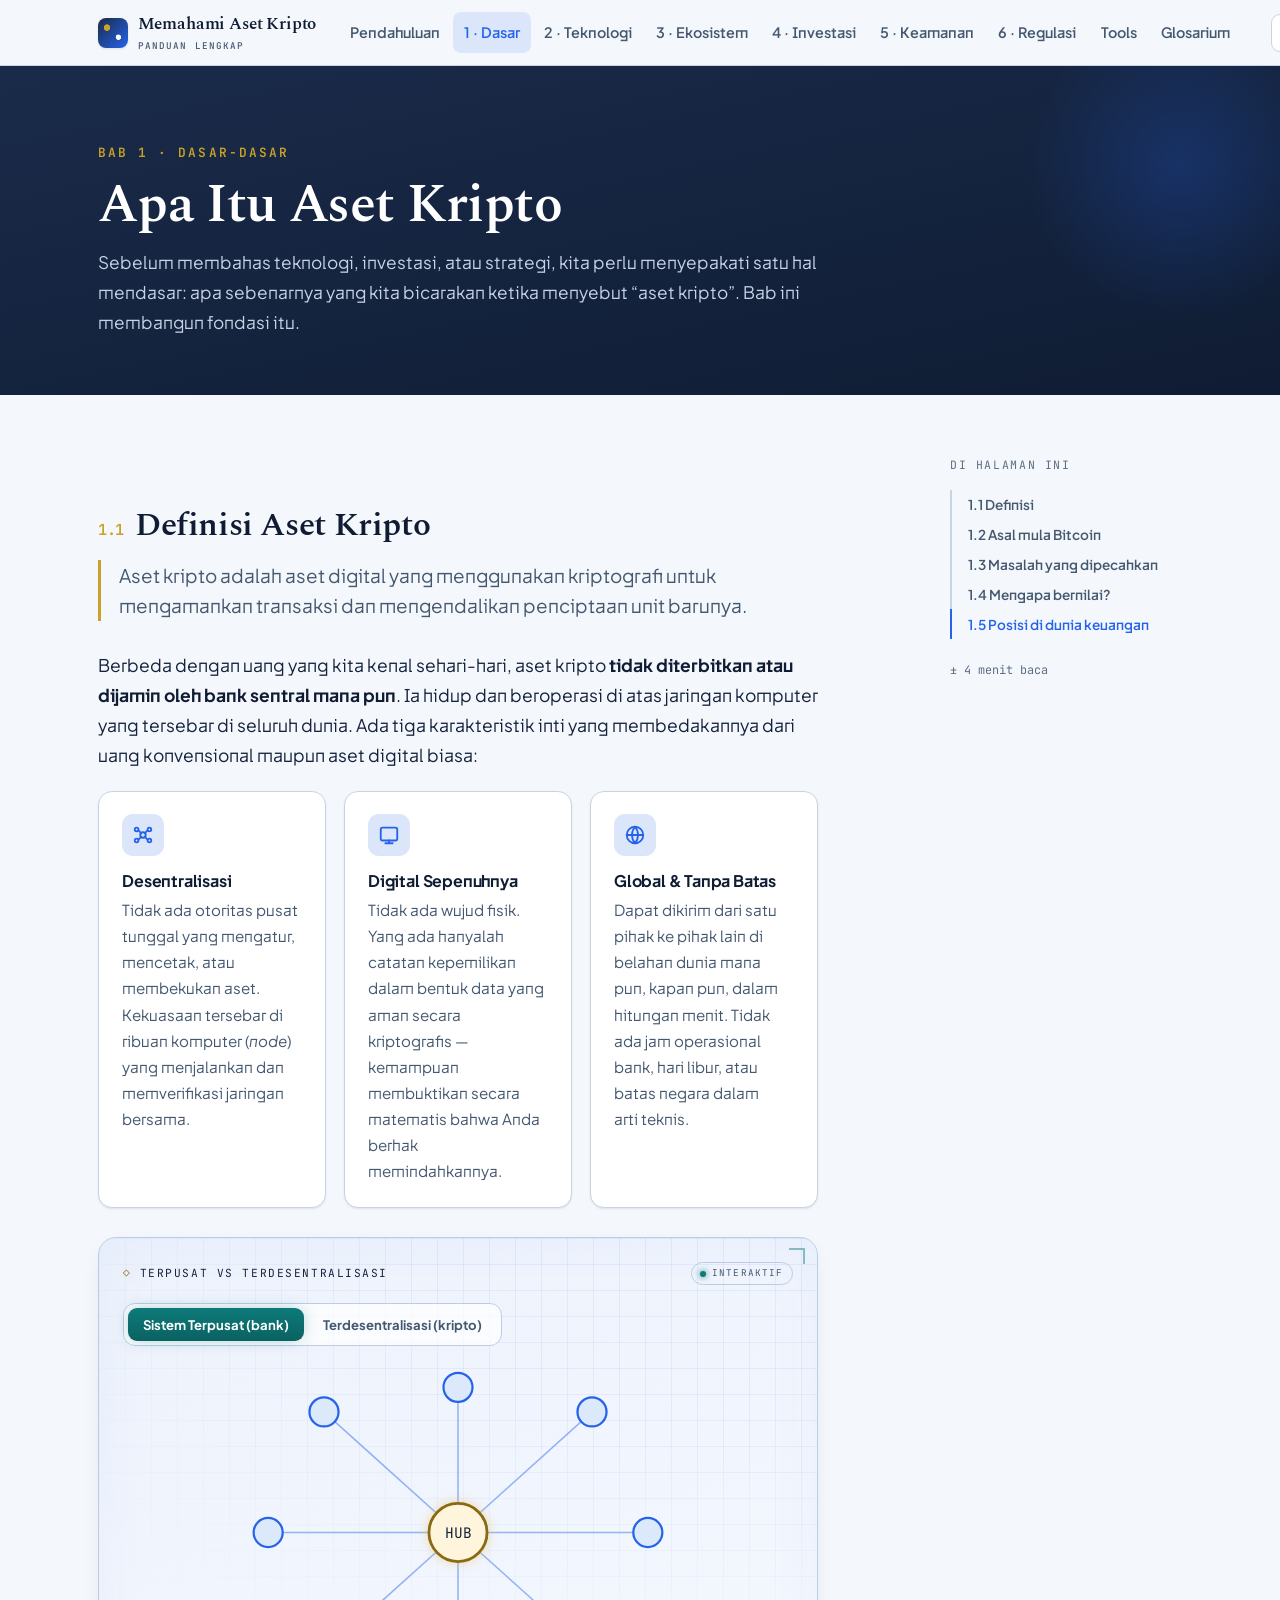
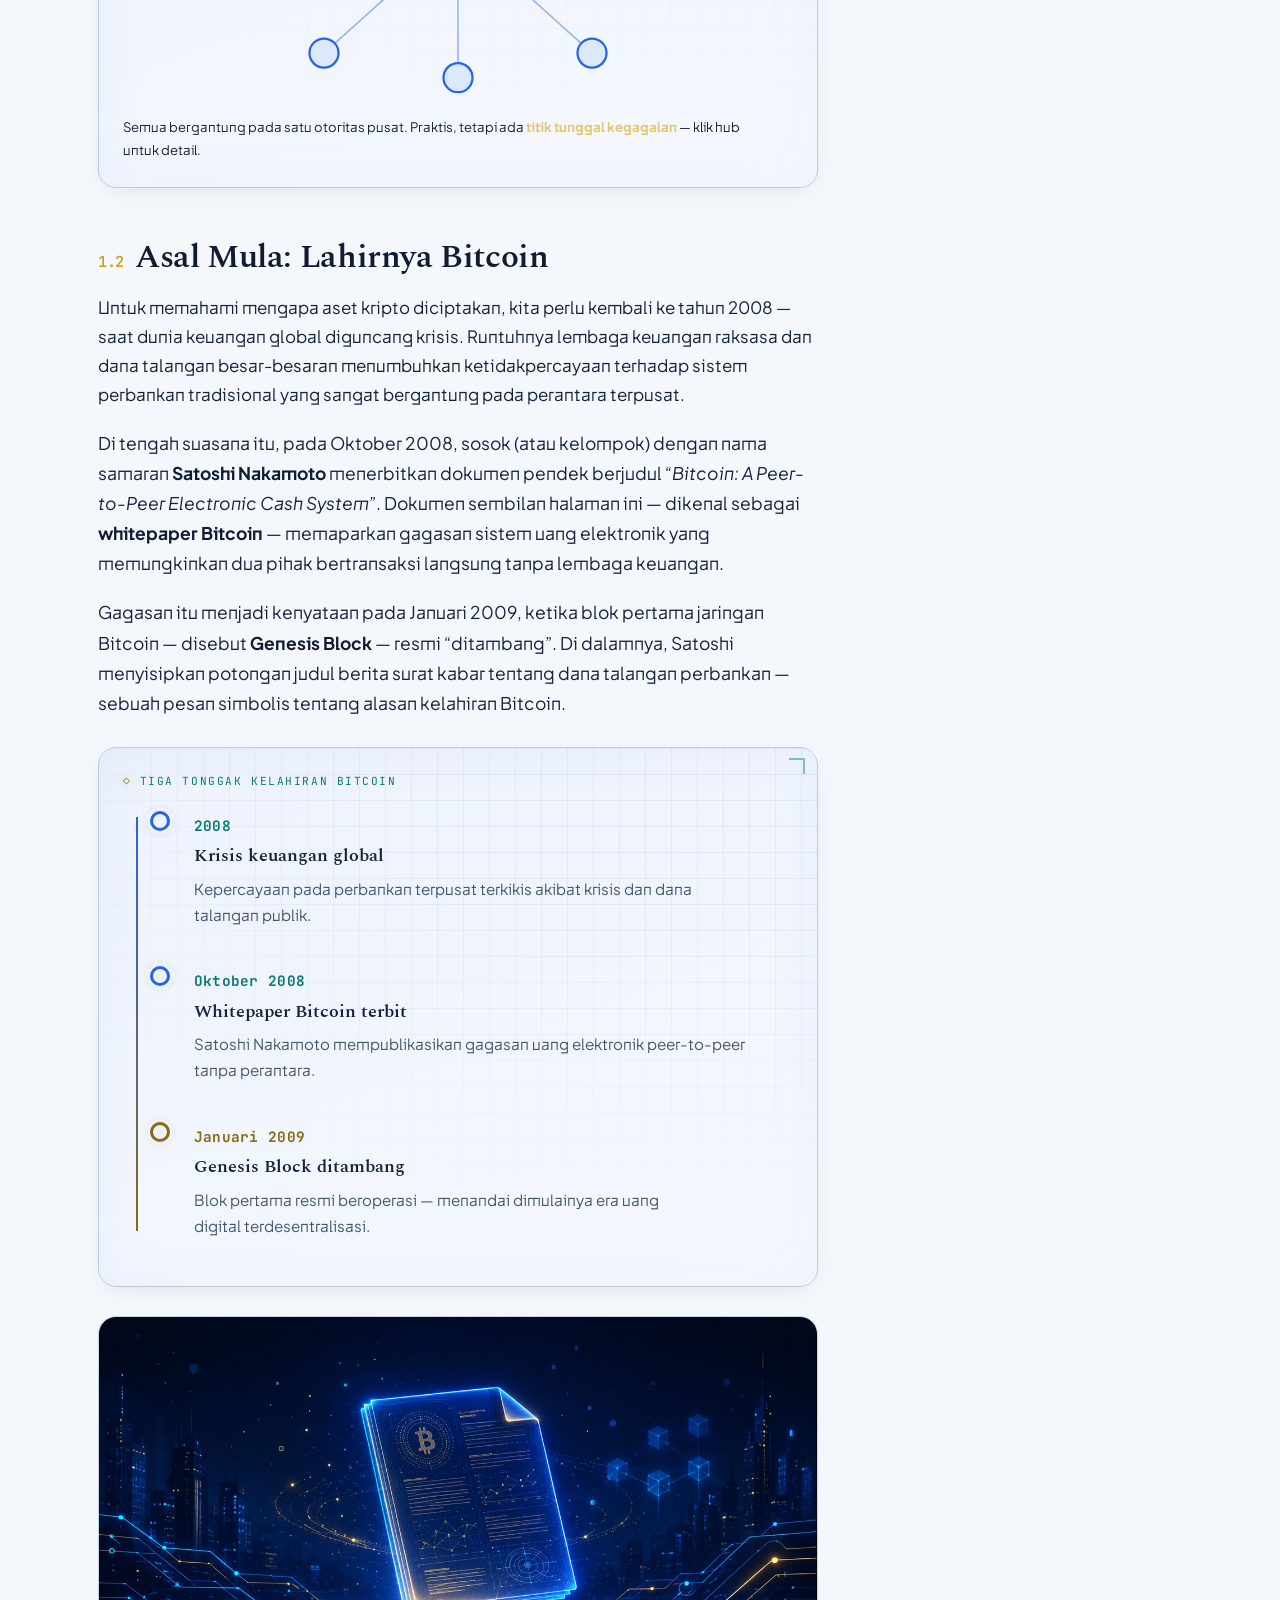
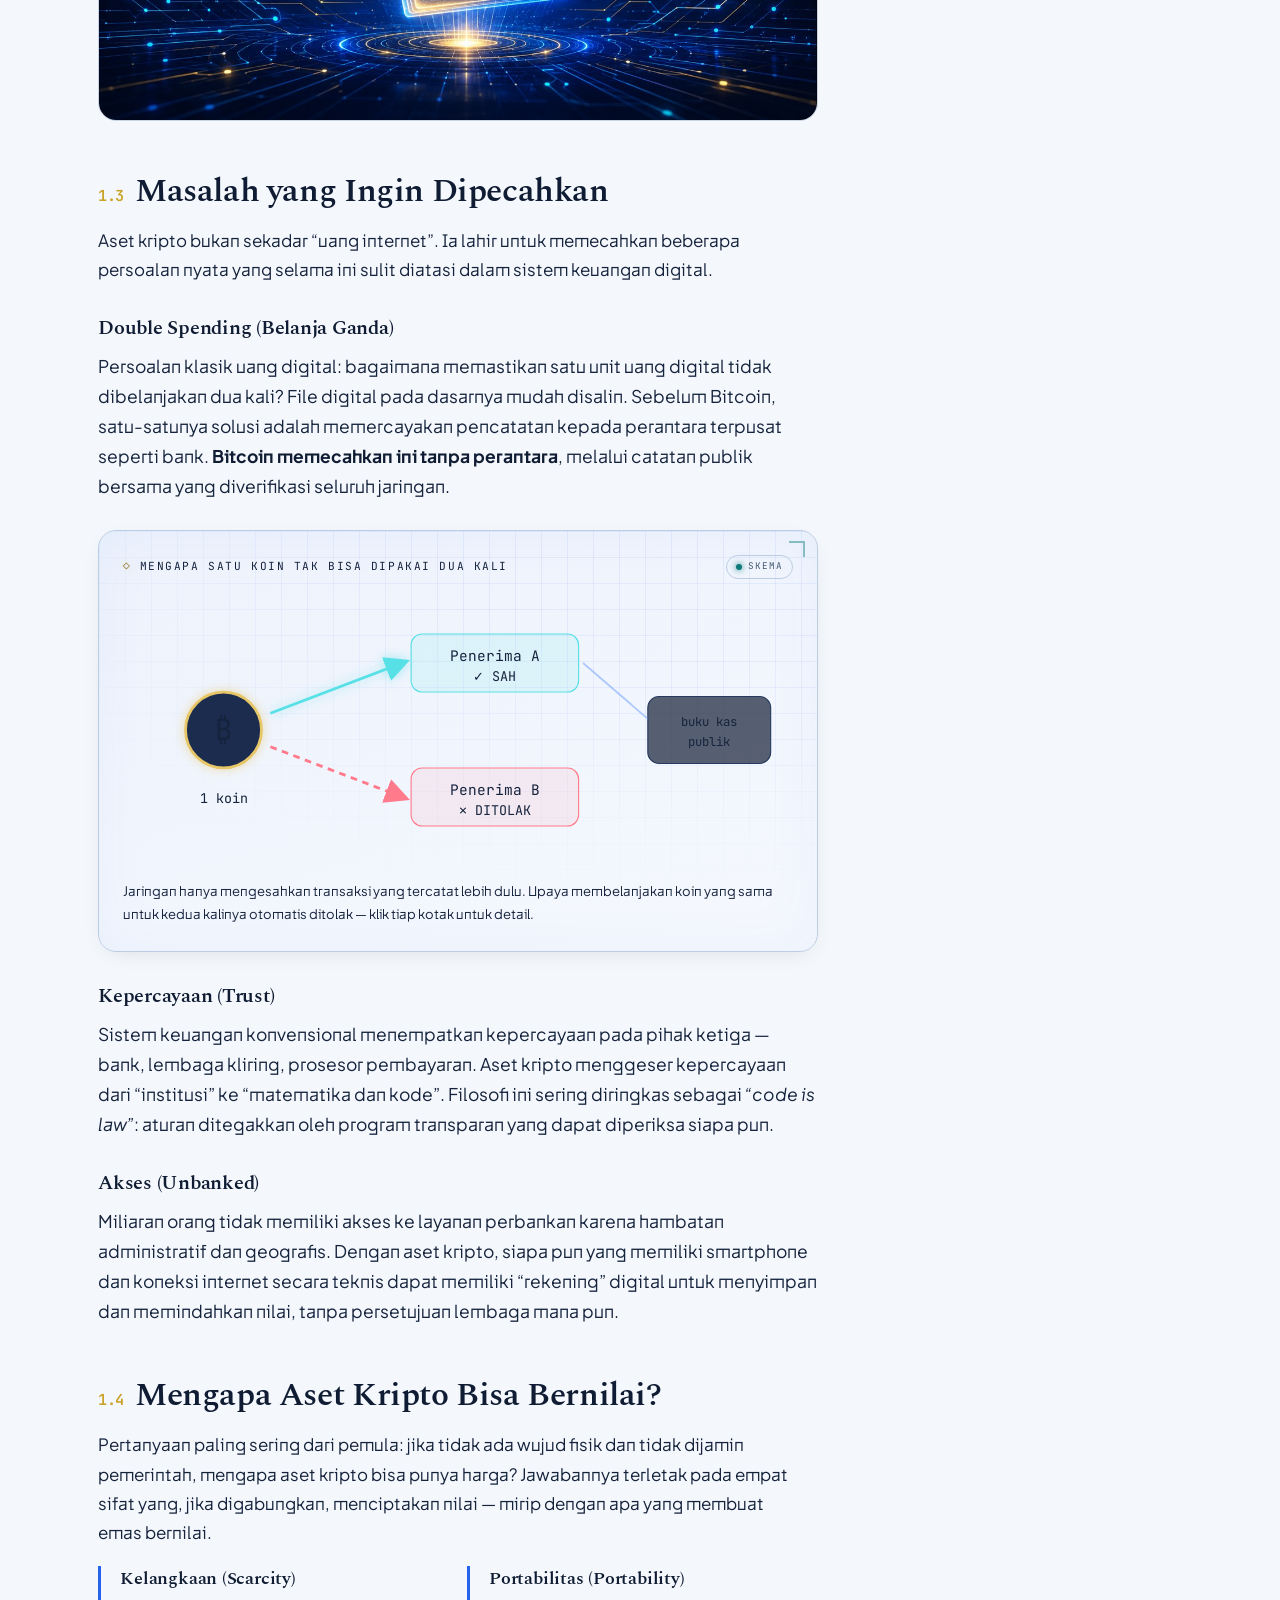
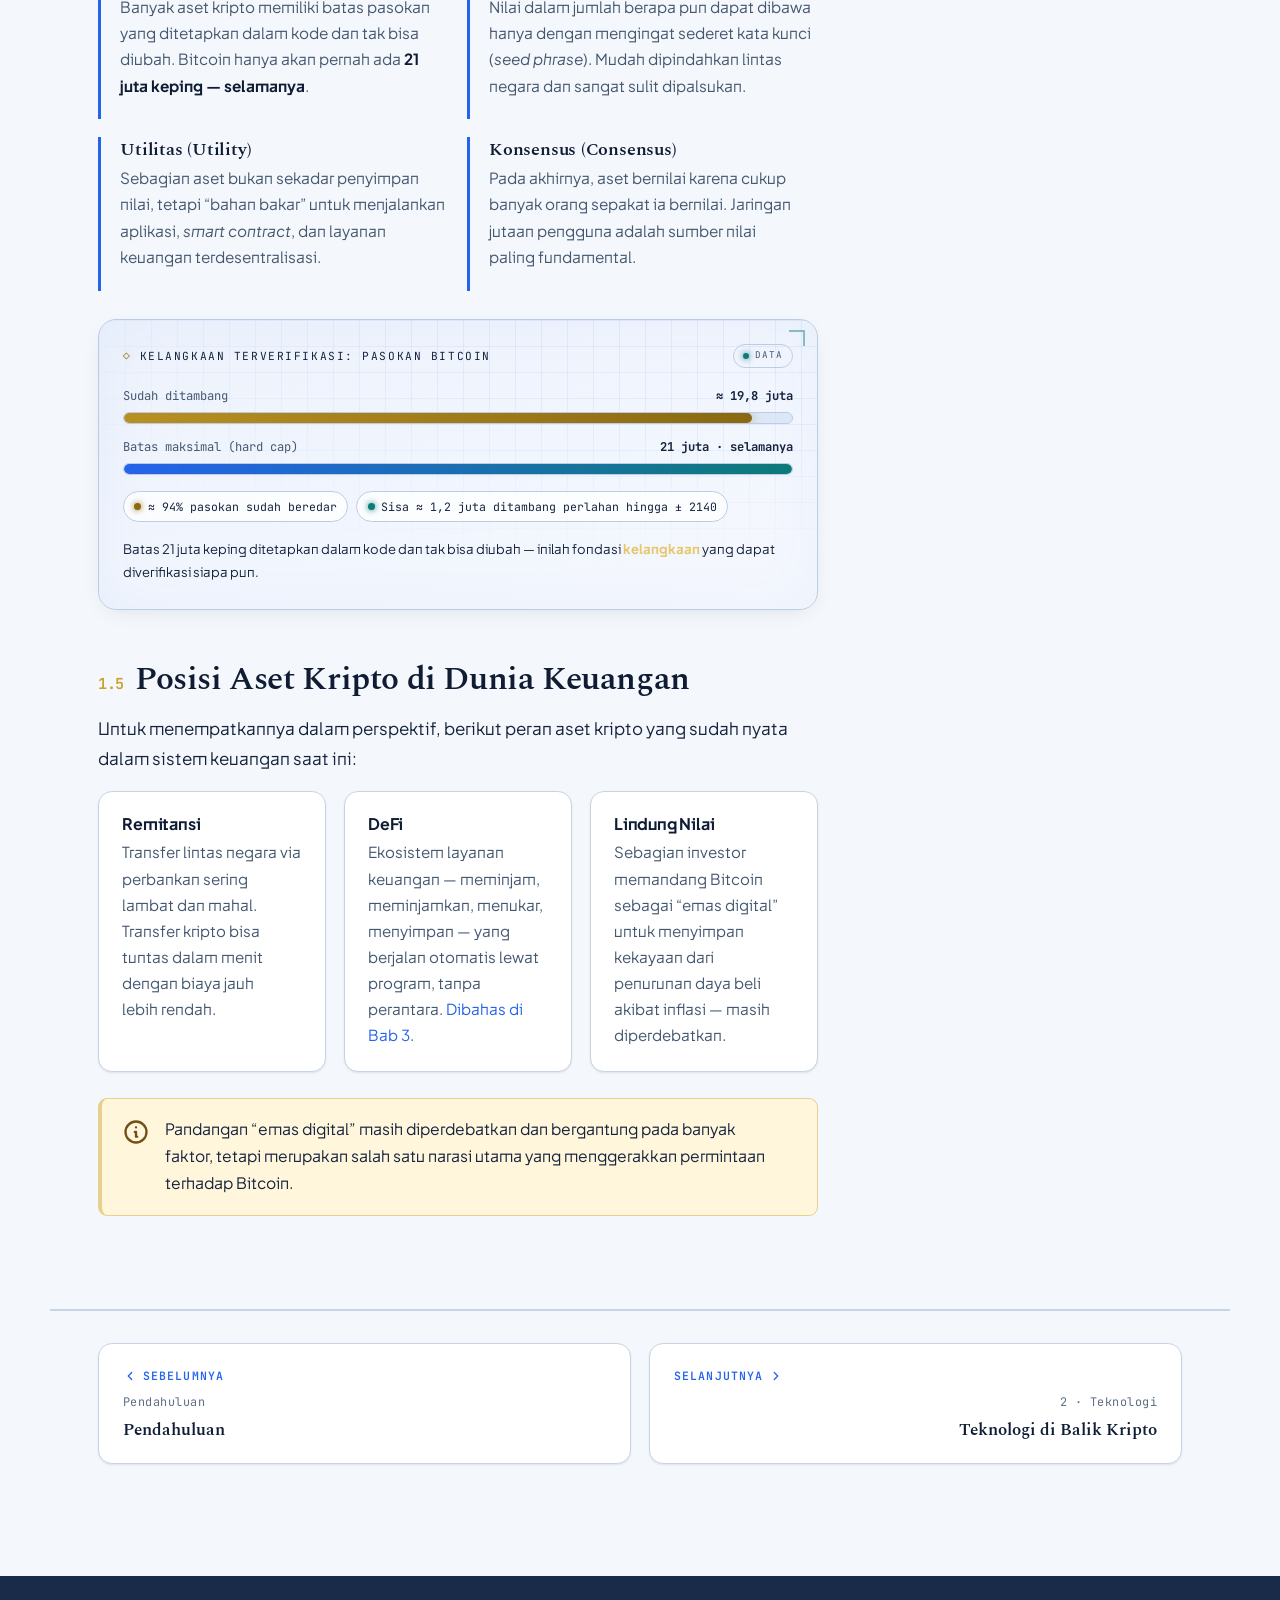
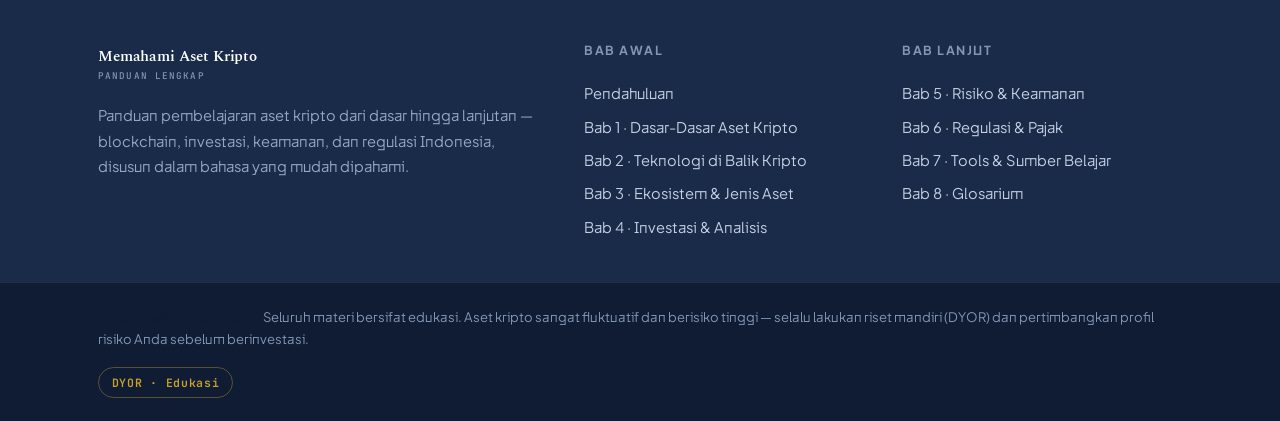
==== commit a330fbf3: "fix: pager muncul + supply Bitcoin live 1. site.js — fix Vercel cleanUrls bug:    URL /bab-1-dasar-d" ====
--- a/bab-1-dasar-dasar.html
+++ b/bab-1-dasar-dasar.html
@@ -181,16 +181,16 @@
         <div class="viz reveal">
           <p class="viz__cap">Kelangkaan terverifikasi: pasokan Bitcoin <span class="tag">data</span></p>
           <div class="meter">
-            <div class="meter__lbl"><span>Sudah ditambang</span><b>≈ 19,8 juta</b></div>
-            <div class="meter__track"><div class="meter__fill gold" data-w="94%"></div></div>
+            <div class="meter__lbl"><span>Sudah ditambang</span><b id="btc-circ">≈ 19,8 juta</b></div>
+            <div class="meter__track"><div class="meter__fill gold" data-w="94%" id="btc-meter"></div></div>
           </div>
           <div class="meter">
             <div class="meter__lbl"><span>Batas maksimal (hard cap)</span><b>21 juta · selamanya</b></div>
             <div class="meter__track"><div class="meter__fill" data-w="100%"></div></div>
           </div>
           <div class="viz-legend">
-            <span class="viz-chip"><span class="d d-gold"></span>≈ 94% pasokan sudah beredar</span>
-            <span class="viz-chip"><span class="d d-cyan"></span>Sisa ≈ 1,2 juta ditambang perlahan hingga ± 2140</span>
+            <span class="viz-chip" id="btc-chip-pct"><span class="d d-gold"></span>≈ 94% pasokan sudah beredar</span>
+            <span class="viz-chip" id="btc-chip-rem"><span class="d d-cyan"></span>Sisa ≈ 1,2 juta ditambang perlahan hingga ± 2140</span>
           </div>
           <p class="viz__note">Batas 21 juta keping ditetapkan dalam kode dan tak bisa diubah — inilah fondasi <strong style="color:#E6C667">kelangkaan</strong> yang dapat diverifikasi siapa pun.</p>
         </div>
@@ -234,5 +234,6 @@
 <script src="assets/js/particles.js"></script>
 <script src="assets/js/site.js"></script>
 <script src="assets/js/viz.js"></script>
+<script src="assets/js/live-data.js"></script>
 </body>
 </html>
--- a/assets/css/components.css
+++ b/assets/css/components.css
@@ -193,17 +193,47 @@
 .toc__read { margin-top: 1.3rem; font-family: var(--font-mono); font-size: .74rem; color: var(--faint); display:flex; align-items:center; gap:.4rem; }
 @media (max-width: 980px) { .chap-layout { grid-template-columns: 1fr; } .toc { display: none; } }
 
-/* Prev/Next */
-.pager { max-width: var(--maxw); margin: 2rem auto 0; padding: 2.4rem clamp(20px,5vw,48px) 0; border-top: 1px solid var(--border); display: grid; grid-template-columns: 1fr 1fr; gap: 1rem; }
-.pager a {
-  display: flex; flex-direction: column; gap: .25rem; padding: 1.1rem 1.3rem; border: 1px solid var(--border);
-  border-radius: var(--radius); background: var(--surface); transition: border-color .15s, transform .12s, box-shadow .15s;
-}
-.pager a:hover { border-color: var(--accent); transform: translateY(-2px); box-shadow: var(--shadow-md); text-decoration: none; }
-.pager .dir { font-family: var(--font-mono); font-size: .72rem; letter-spacing: .1em; text-transform: uppercase; color: var(--faint); }
-.pager .ttl { font-family: var(--font-serif); font-weight: 600; color: var(--ink-strong); font-size: 1.08rem; }
-.pager .next { text-align: right; }
-@media (max-width: 620px){ .pager{ grid-template-columns: 1fr; } .pager .next{ text-align:left; } }
+/* ---- Prev / Next pager ---- */
+.pager {
+  max-width: var(--maxw); margin: 3rem auto 0;
+  padding: 2rem clamp(20px,5vw,48px) 3rem;
+  border-top: 2px solid var(--border);
+  display: grid; grid-template-columns: 1fr 1fr; gap: 1.1rem;
+}
+.pager__card {
+  display: flex; flex-direction: column; gap: .4rem;
+  padding: 1.35rem 1.5rem;
+  border: 1px solid var(--border); border-radius: var(--radius);
+  background: var(--surface); box-shadow: var(--shadow-sm);
+  transition: border-color .16s, transform .14s, box-shadow .16s, background .16s;
+  text-decoration: none;
+}
+.pager__card:hover {
+  border-color: var(--accent);
+  background: color-mix(in srgb, var(--accent-weak) 50%, var(--surface));
+  transform: translateY(-3px); box-shadow: var(--shadow-md);
+  text-decoration: none;
+}
+.pager__card--next { text-align: right; }
+.pager__dir {
+  display: inline-flex; align-items: center; gap: .35rem;
+  font-family: var(--font-mono); font-size: .72rem;
+  letter-spacing: .1em; text-transform: uppercase;
+  color: var(--accent); font-weight: 600;
+}
+.pager__dir svg { width: 14px; height: 14px; }
+.pager__label {
+  font-family: var(--font-mono); font-size: .74rem;
+  color: var(--faint); letter-spacing: .04em;
+}
+.pager__name {
+  font-family: var(--font-serif); font-weight: 600;
+  color: var(--ink-strong); font-size: 1.08rem; line-height: 1.3;
+}
+@media (max-width: 620px) {
+  .pager { grid-template-columns: 1fr; }
+  .pager__card--next { text-align: left; }
+}
 
 /* ----------------------------- CARDS ------------------------------------- */
 .grid { display: grid; gap: 1.1rem; }
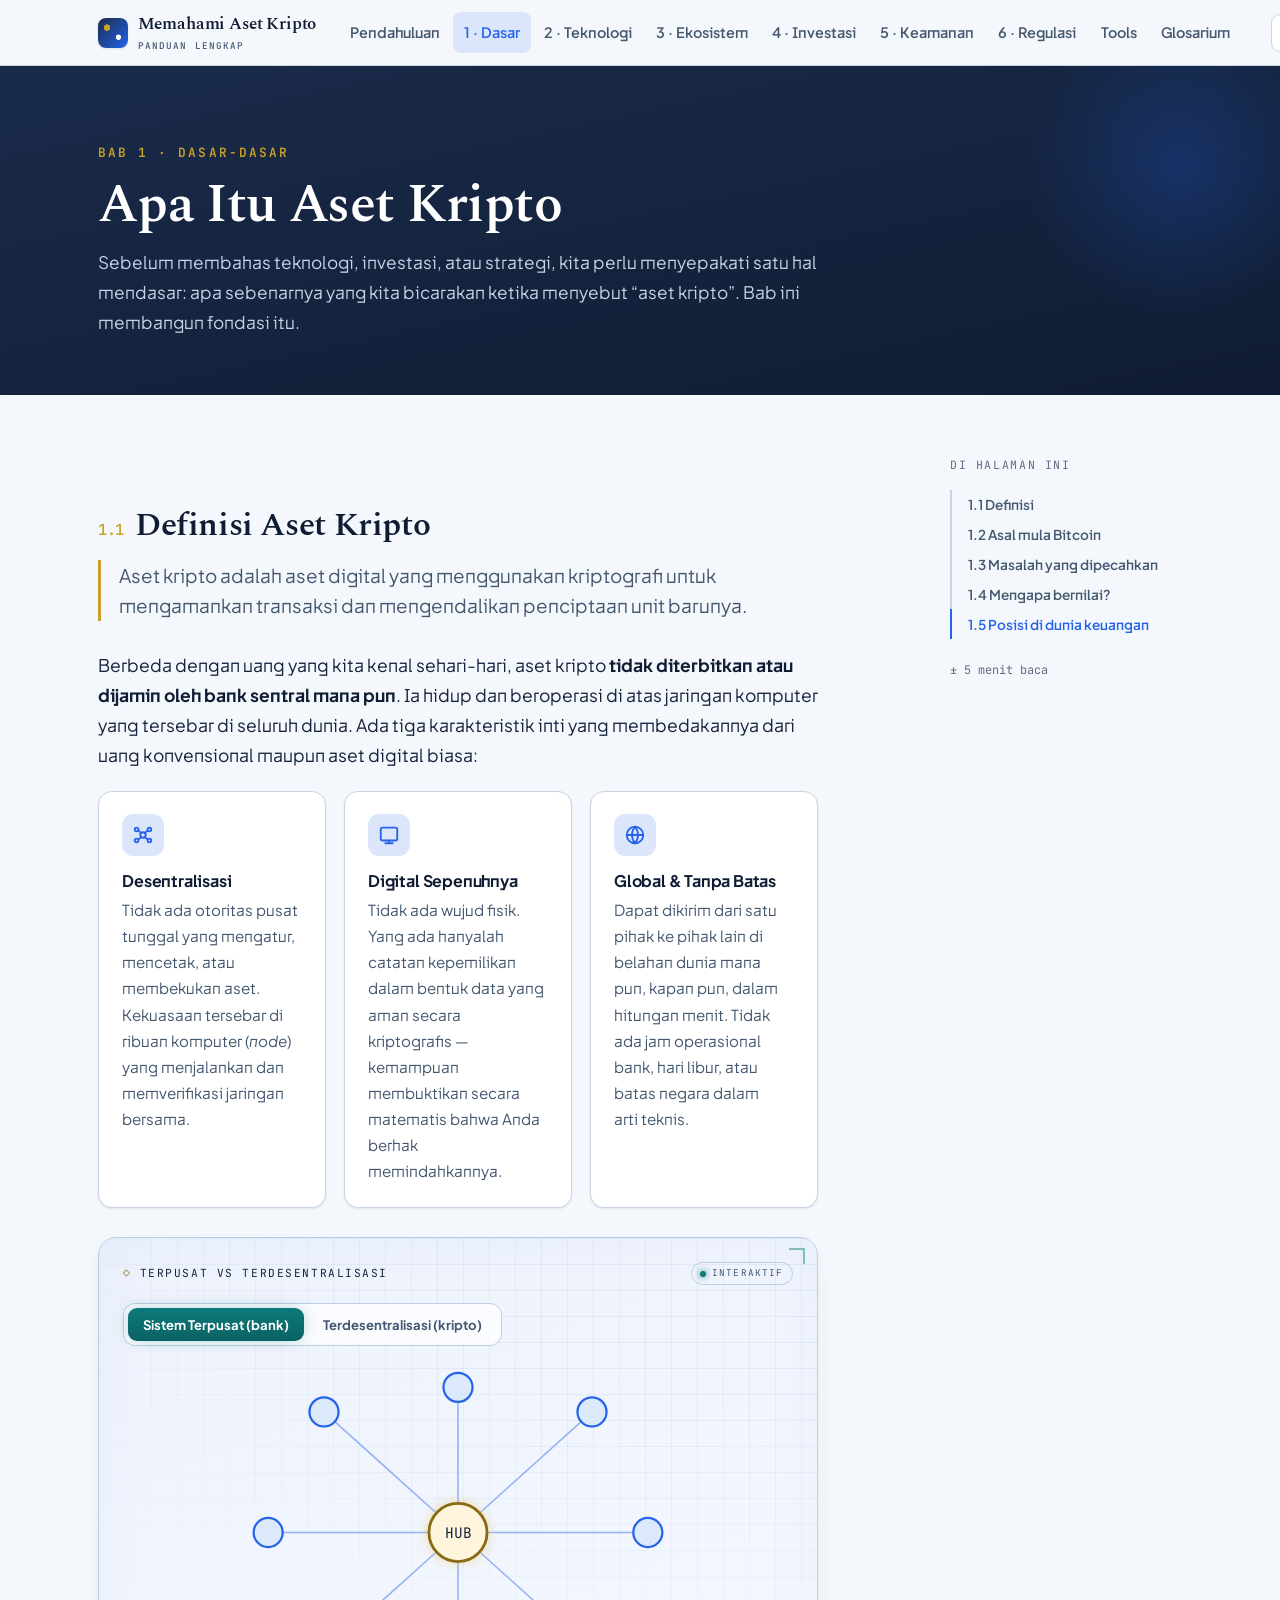
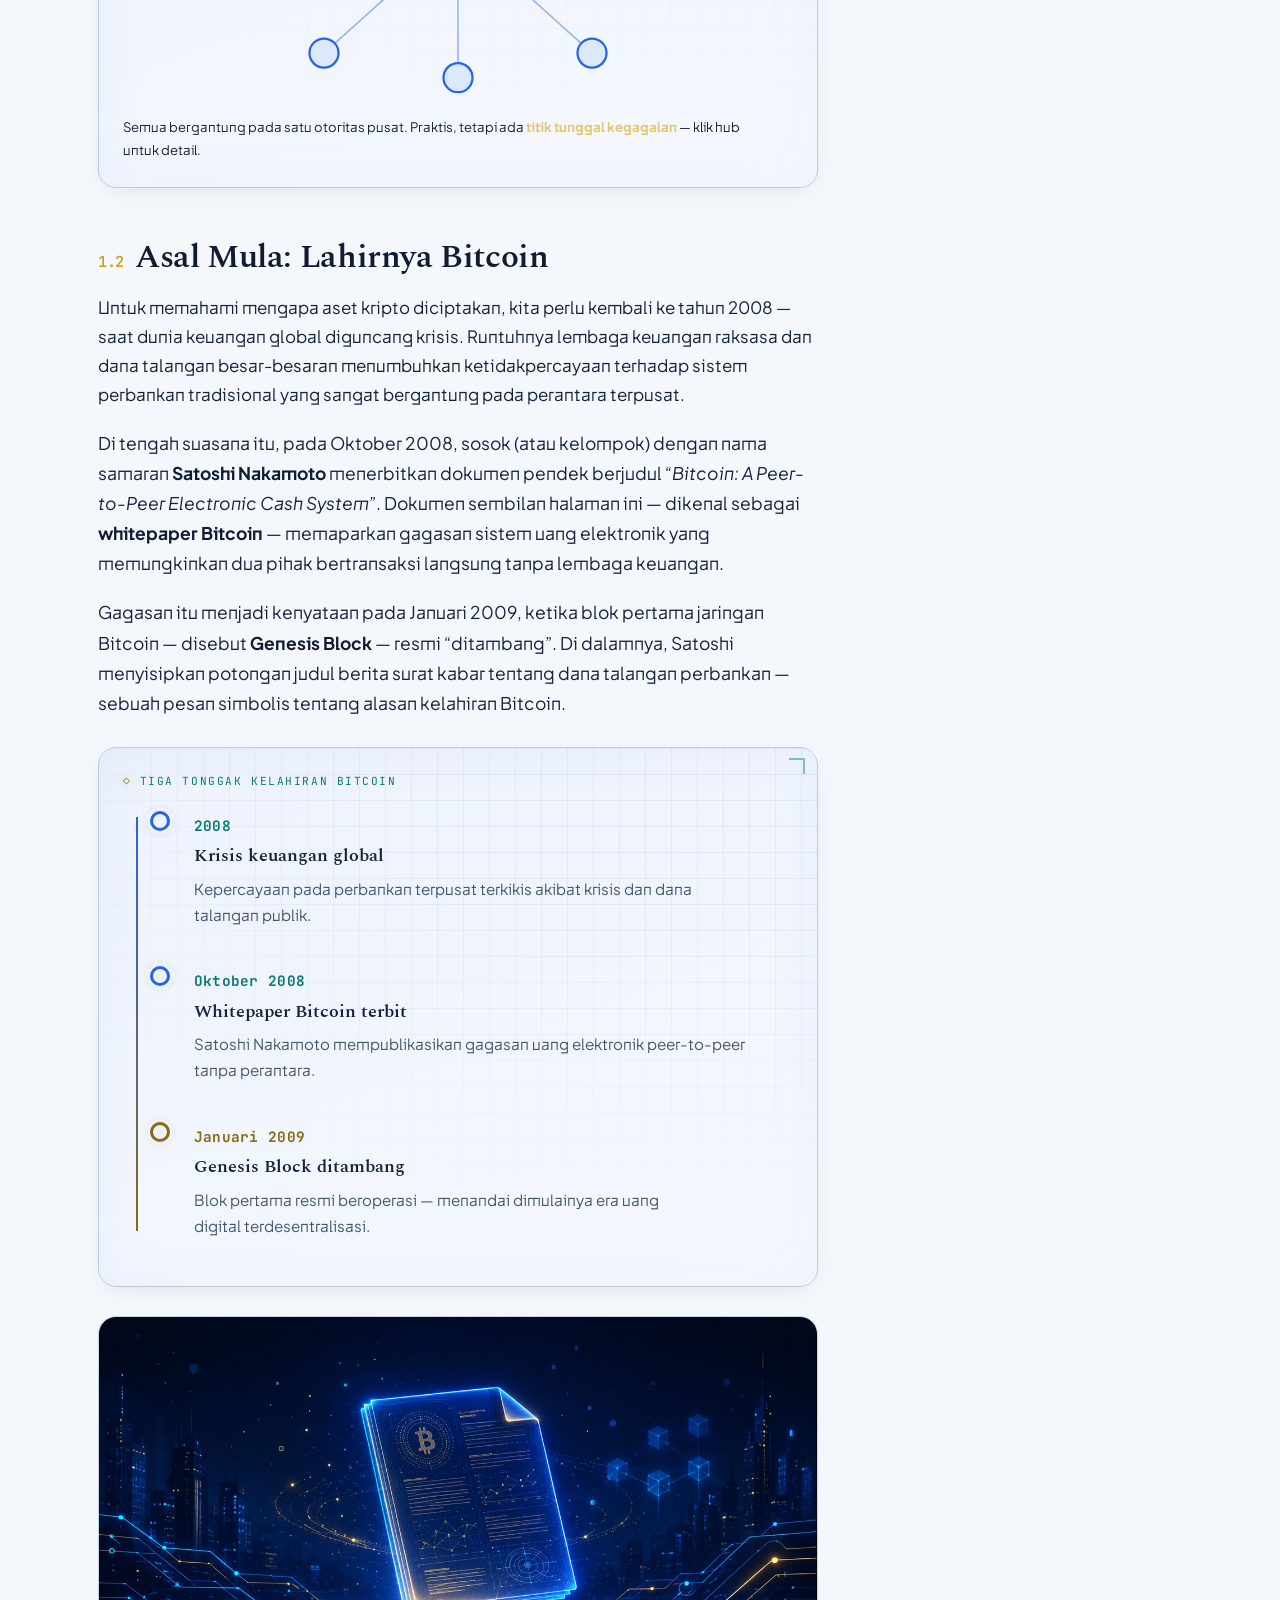
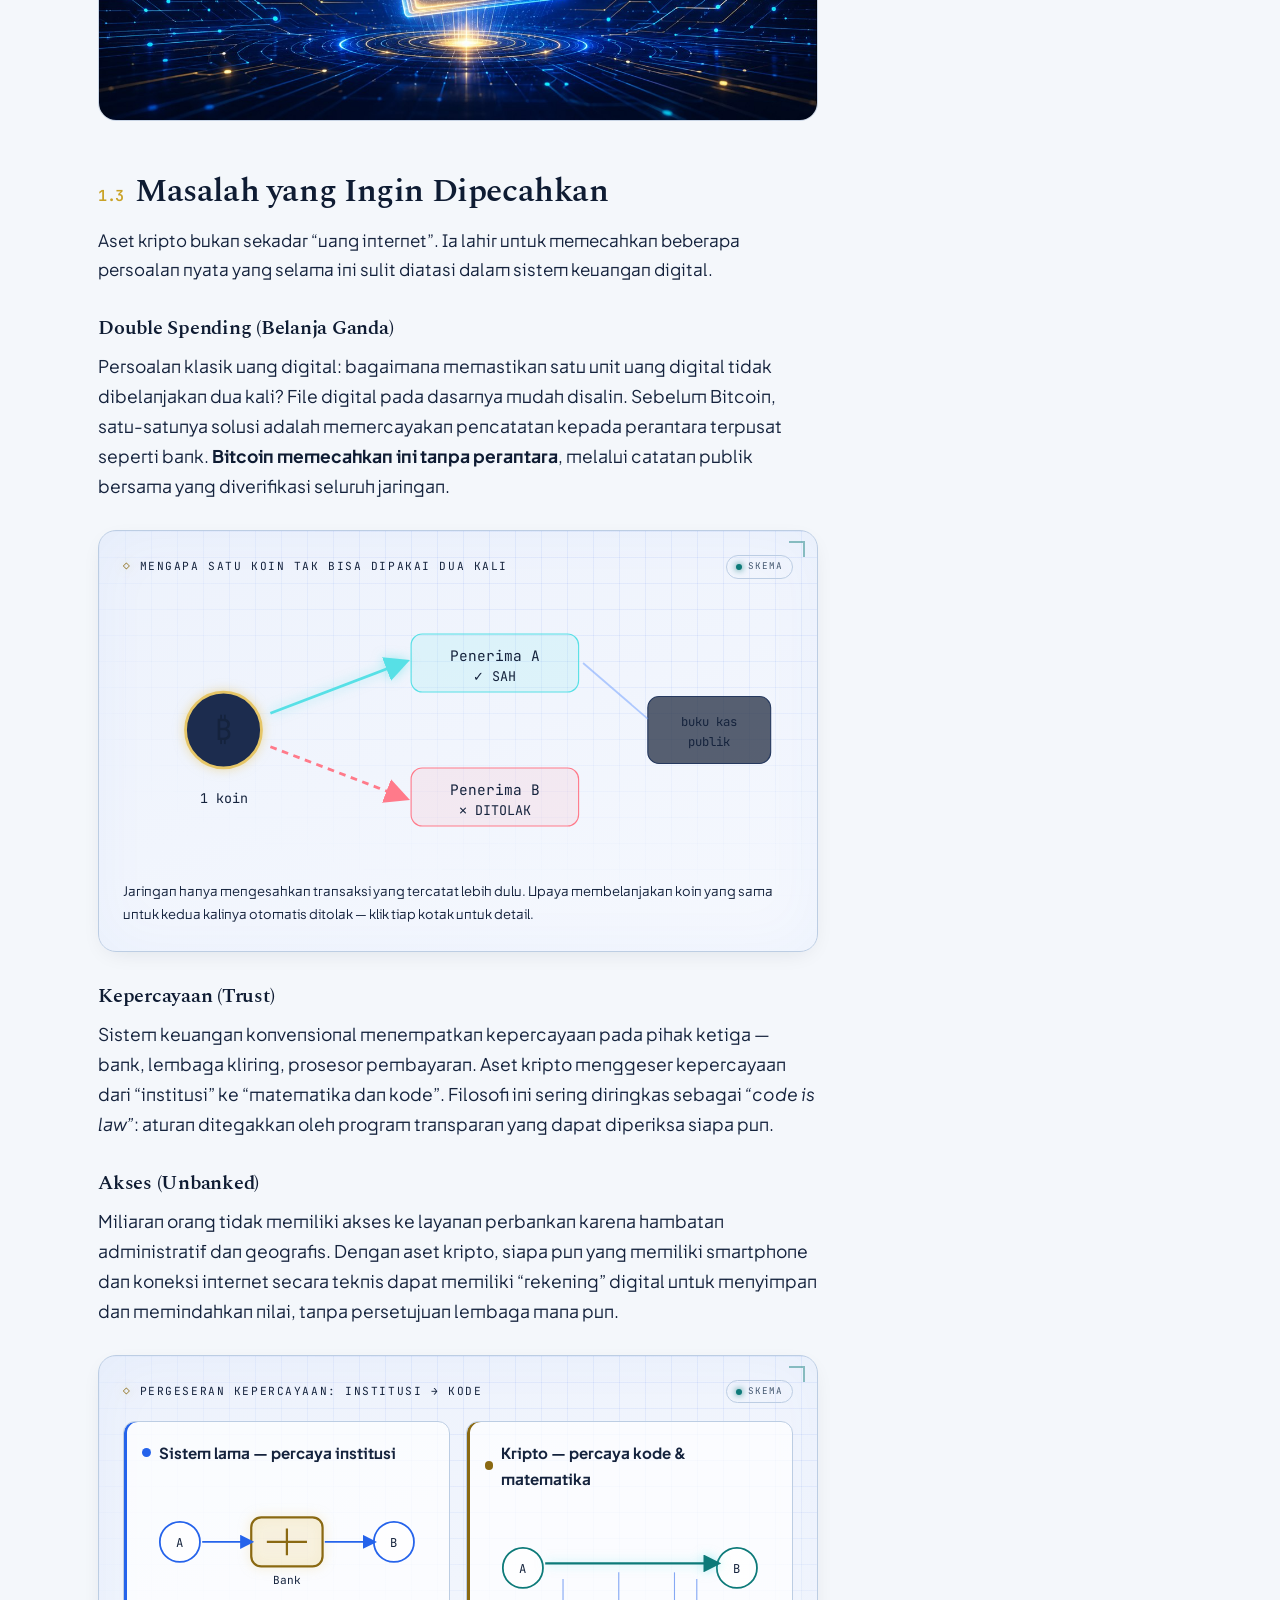
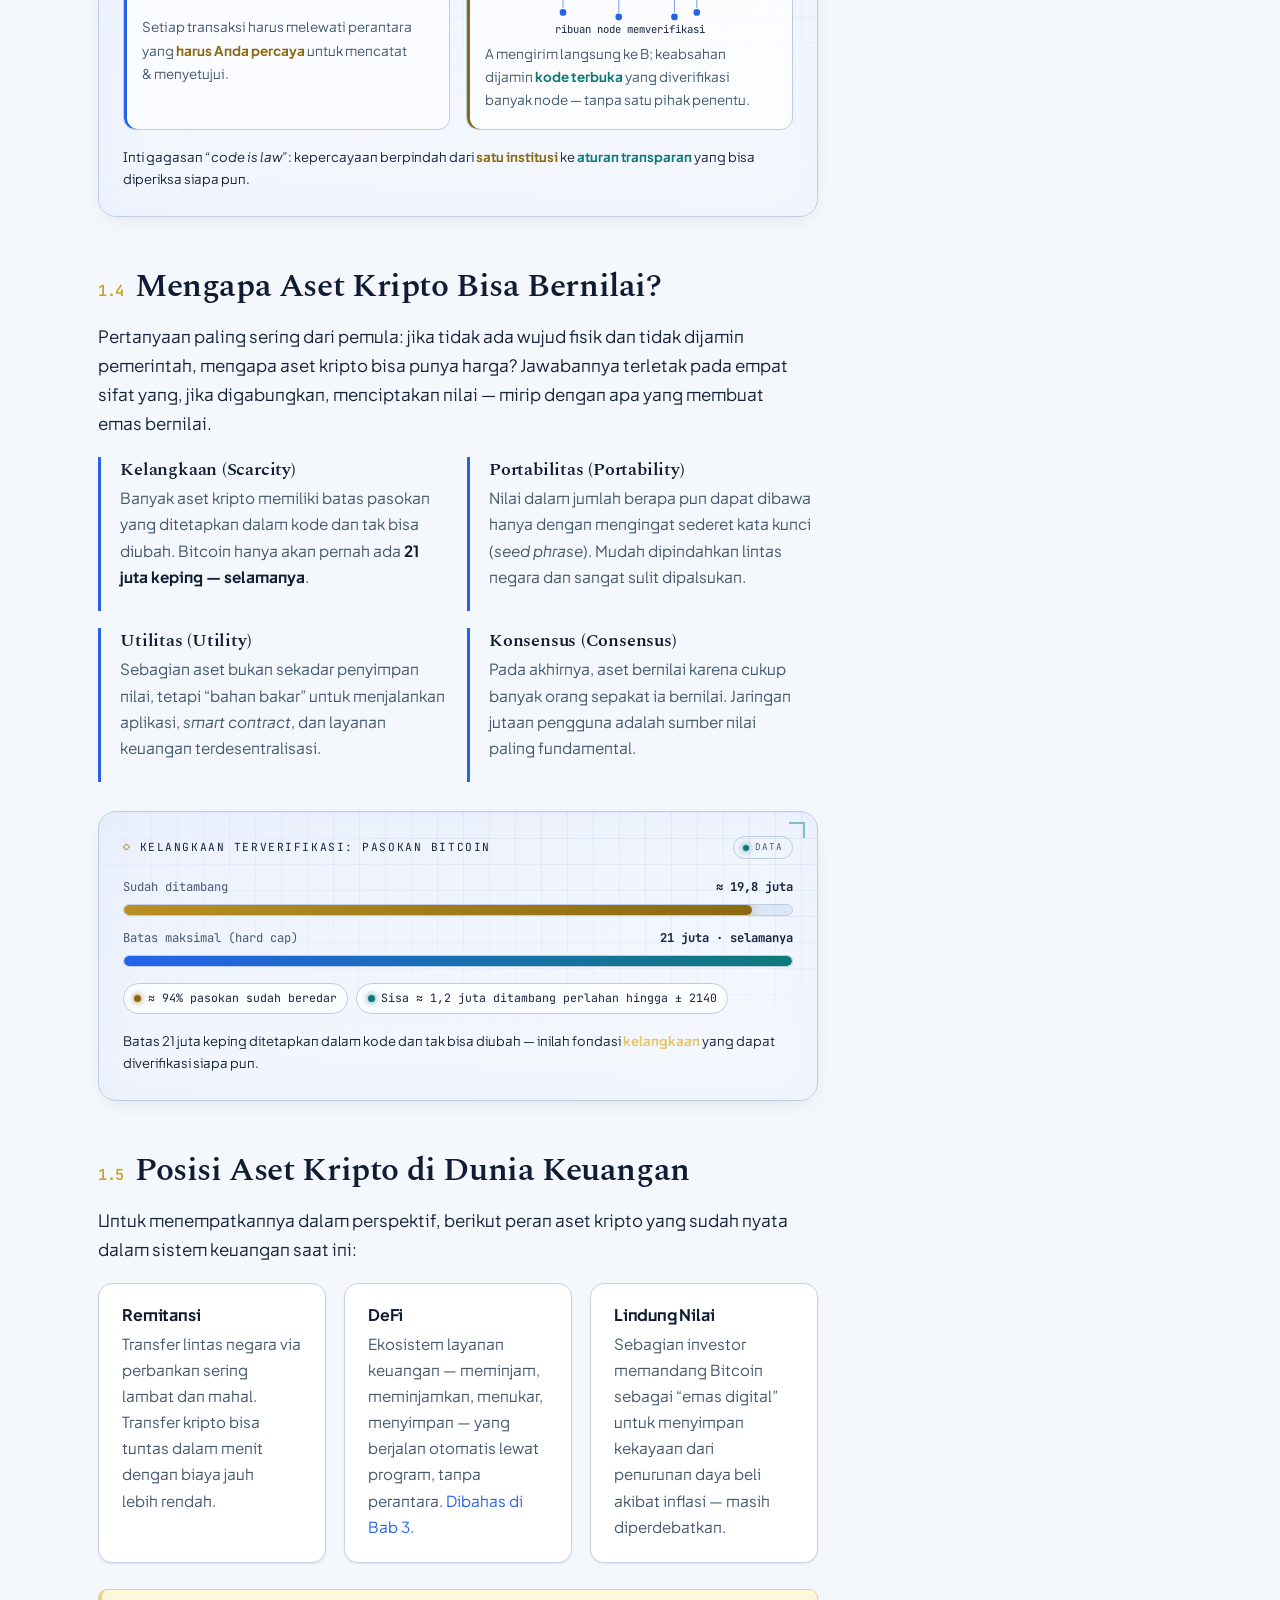
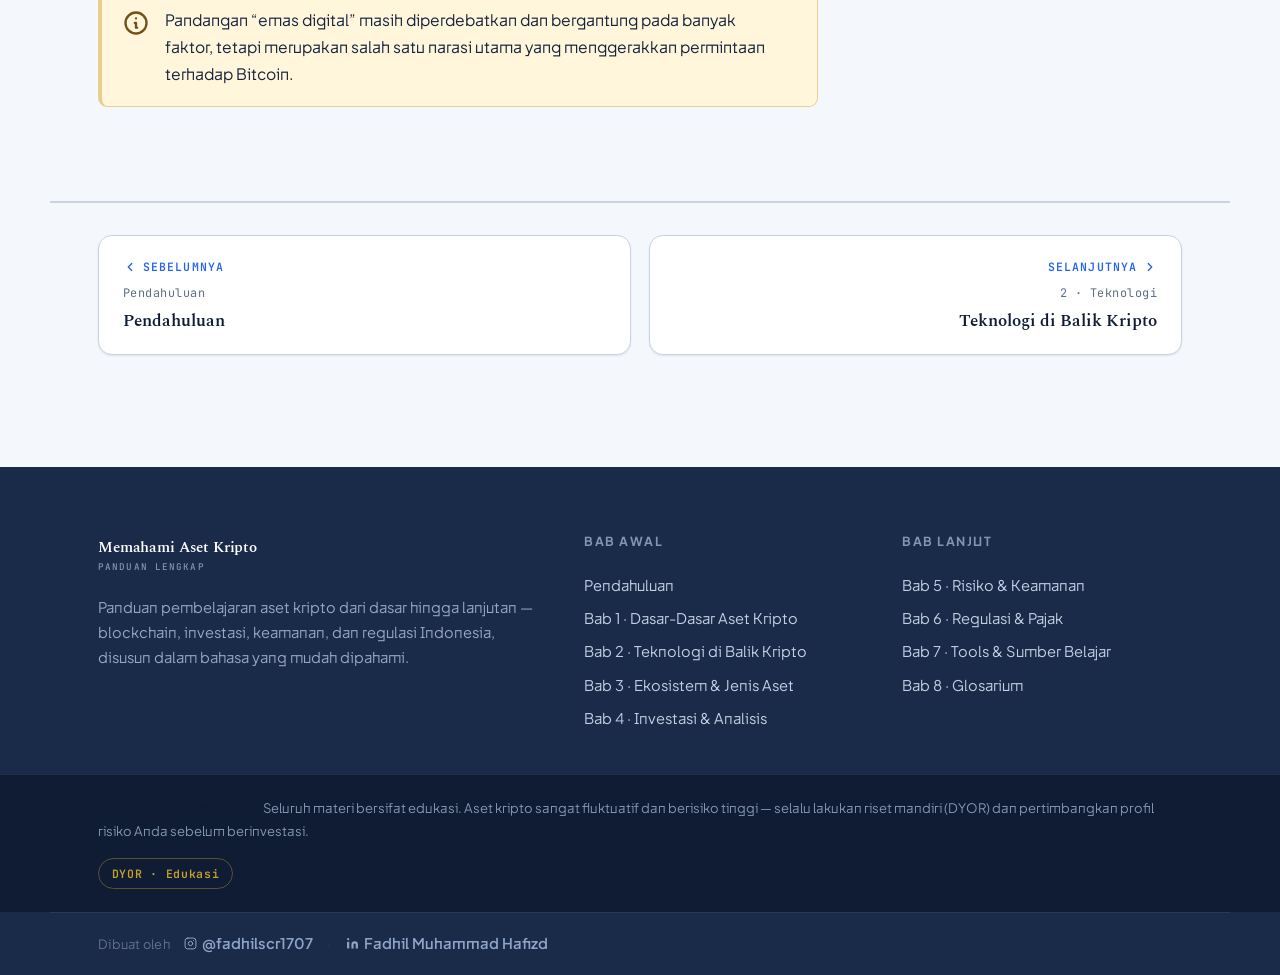
==== commit f2fa5df0: "feat: tambah 8 diagram SVG interaktif di bagian penjelasan Semua diagram theme-aware (var(--v-*)) — " ====
--- a/bab-1-dasar-dasar.html
+++ b/bab-1-dasar-dasar.html
@@ -164,6 +164,42 @@
 
         <h3>Akses (Unbanked)</h3>
         <p>Miliaran orang tidak memiliki akses ke layanan perbankan karena hambatan administratif dan geografis. Dengan aset kripto, siapa pun yang memiliki smartphone dan koneksi internet secara teknis dapat memiliki “rekening” digital untuk menyimpan dan memindahkan nilai, tanpa persetujuan lembaga mana pun.</p>
+
+        <div class="viz reveal">
+          <p class="viz__cap">Pergeseran kepercayaan: institusi → kode <span class="tag">skema</span></p>
+          <div class="vcompare">
+            <div class="vcol vcol--a">
+              <h5><span class="dotc"></span>Sistem lama — percaya institusi</h5>
+              <svg viewBox="0 0 260 120" role="img" aria-label="Pengirim ke penerima harus melalui bank di tengah sebagai pihak yang dipercaya.">
+                <circle cx="34" cy="60" r="18" fill="var(--v-surf)" stroke="var(--v-line)" stroke-width="1.6"/><text x="34" y="65" text-anchor="middle" font-size="11" fill="var(--v-ink)">A</text>
+                <circle cx="226" cy="60" r="18" fill="var(--v-surf)" stroke="var(--v-line)" stroke-width="1.6"/><text x="226" y="65" text-anchor="middle" font-size="11" fill="var(--v-ink)">B</text>
+                <rect x="98" y="38" width="64" height="44" rx="9" fill="rgba(230,198,103,.14)" stroke="var(--v-gold)" stroke-width="2" class="glow-gold"/>
+                <path d="M112 60h36M130 48v24" stroke="var(--v-gold)" stroke-width="2"/>
+                <text x="130" y="98" text-anchor="middle" font-size="10" fill="var(--v-gold)">Bank</text>
+                <path d="M54 60 H96" stroke="var(--v-line)" stroke-width="1.6" marker-end="url(#t1a)"/>
+                <path d="M164 60 H206" stroke="var(--v-line)" stroke-width="1.6" marker-end="url(#t1a)"/>
+                <defs><marker id="t1a" markerWidth="8" markerHeight="8" refX="5" refY="4" orient="auto"><path d="M0 0 L8 4 L0 8z" fill="var(--v-line)"/></marker></defs>
+              </svg>
+              <p style="font-size:.84rem;color:var(--v-mut);margin:.4rem 0 0">Setiap transaksi harus melewati perantara yang <strong style="color:var(--v-gold)">harus Anda percaya</strong> untuk mencatat & menyetujui.</p>
+            </div>
+            <div class="vcol vcol--b">
+              <h5><span class="dotc"></span>Kripto — percaya kode &amp; matematika</h5>
+              <svg viewBox="0 0 260 120" role="img" aria-label="Pengirim langsung ke penerima, diverifikasi jaringan tanpa perantara tunggal.">
+                <circle cx="34" cy="60" r="18" fill="var(--v-surf)" stroke="var(--v-cyan)" stroke-width="1.6"/><text x="34" y="65" text-anchor="middle" font-size="11" fill="var(--v-ink)">A</text>
+                <circle cx="226" cy="60" r="18" fill="var(--v-surf)" stroke="var(--v-cyan)" stroke-width="1.6"/><text x="226" y="65" text-anchor="middle" font-size="11" fill="var(--v-ink)">B</text>
+                <path d="M54 56 H206" stroke="var(--v-cyan)" stroke-width="2" marker-end="url(#t1b)" class="glow-cyan"/>
+                <defs><marker id="t1b" markerWidth="8" markerHeight="8" refX="5" refY="4" orient="auto"><path d="M0 0 L8 4 L0 8z" fill="var(--v-cyan)"/></marker></defs>
+                <g stroke="var(--v-line)" stroke-width="1" opacity=".55">
+                  <path d="M70 70 L70 96"/><path d="M120 64 L120 100"/><path d="M170 64 L170 100"/><path d="M190 70 L190 96"/>
+                </g>
+                <g fill="var(--v-line)"><circle cx="70" cy="100" r="3"/><circle cx="120" cy="104" r="3"/><circle cx="170" cy="104" r="3"/><circle cx="190" cy="100" r="3"/></g>
+                <text x="130" y="118" text-anchor="middle" font-size="9.5" fill="var(--v-mut)">ribuan node memverifikasi</text>
+              </svg>
+              <p style="font-size:.84rem;color:var(--v-mut);margin:.4rem 0 0">A mengirim langsung ke B; keabsahan dijamin <strong style="color:var(--v-cyan)">kode terbuka</strong> yang diverifikasi banyak node — tanpa satu pihak penentu.</p>
+            </div>
+          </div>
+          <p class="viz__note">Inti gagasan <em>“code is law”</em>: kepercayaan berpindah dari <strong style="color:var(--v-gold)">satu institusi</strong> ke <strong style="color:var(--v-cyan)">aturan transparan</strong> yang bisa diperiksa siapa pun.</p>
+        </div>
       </section>
 
       <!-- 1.4 -->
--- a/assets/css/components.css
+++ b/assets/css/components.css
@@ -214,7 +214,7 @@
   transform: translateY(-3px); box-shadow: var(--shadow-md);
   text-decoration: none;
 }
-.pager__card--next { text-align: right; }
+.pager__card--next { text-align: right; align-items: flex-end; }
 .pager__dir {
   display: inline-flex; align-items: center; gap: .35rem;
   font-family: var(--font-mono); font-size: .72rem;
@@ -475,6 +475,23 @@
 .disclaimer__inner p { margin: 0; font-size: .82rem; color: #8295b3; }
 .disclaimer__tag { font-family: var(--font-mono); font-size: .72rem; font-weight: 600; letter-spacing: .06em; color: var(--gold); border: 1px solid rgba(201,162,39,.4); border-radius: 999px; padding: .3rem .8rem; white-space: nowrap; }
 
+/* footer credit / attribution */
+.footer-credit {
+  max-width: var(--maxw); margin-inline: auto;
+  padding: .9rem clamp(20px,5vw,48px);
+  border-top: 1px solid rgba(255,255,255,.07);
+  display: flex; align-items: center; flex-wrap: wrap; gap: .55rem .9rem;
+  font-size: .8rem; color: #617090;
+}
+.footer-credit__by { letter-spacing: .02em; }
+.footer-credit a {
+  display: inline-flex; align-items: center; gap: .3rem;
+  color: #8fa5c8; font-weight: 600; transition: color .15s;
+}
+.footer-credit a:hover { color: #fff; text-decoration: none; }
+.footer-credit a svg { width: 13px; height: 13px; flex: none; }
+.footer-credit__sep { opacity: .35; }
+
 /* reveal on scroll */
 .reveal { opacity: 0; transform: translateY(14px); transition: opacity .6s ease, transform .6s ease; }
 .reveal.in { opacity: 1; transform: none; }
--- a/assets/css/viz.css
+++ b/assets/css/viz.css
@@ -13,6 +13,9 @@
   --v-gold: #E6C667;        /* warm gold */
   --v-ink: #d6e2f7;
   --v-mut: #8ea4ca;
+  --v-red: #ff7a8a;
+  --v-green: #5be0a0;
+  --v-surf: rgba(20,32,54,.7);
   --v-grid: rgba(108,156,255,.10);
   --v-border: #26395f;
   position: relative;
@@ -237,6 +240,9 @@
   --v-gold: #8a6912;
   --v-ink: #15233D;
   --v-mut: #445870;
+  --v-red: #d8324a;
+  --v-green: #0f8a52;
+  --v-surf: rgba(255,255,255,.7);
   --v-grid: rgba(37,99,235,.07);
   --v-border: #bccde3;
   box-shadow: inset 0 0 60px rgba(37,99,235,.04), 0 6px 24px -10px rgba(15,28,51,.14);
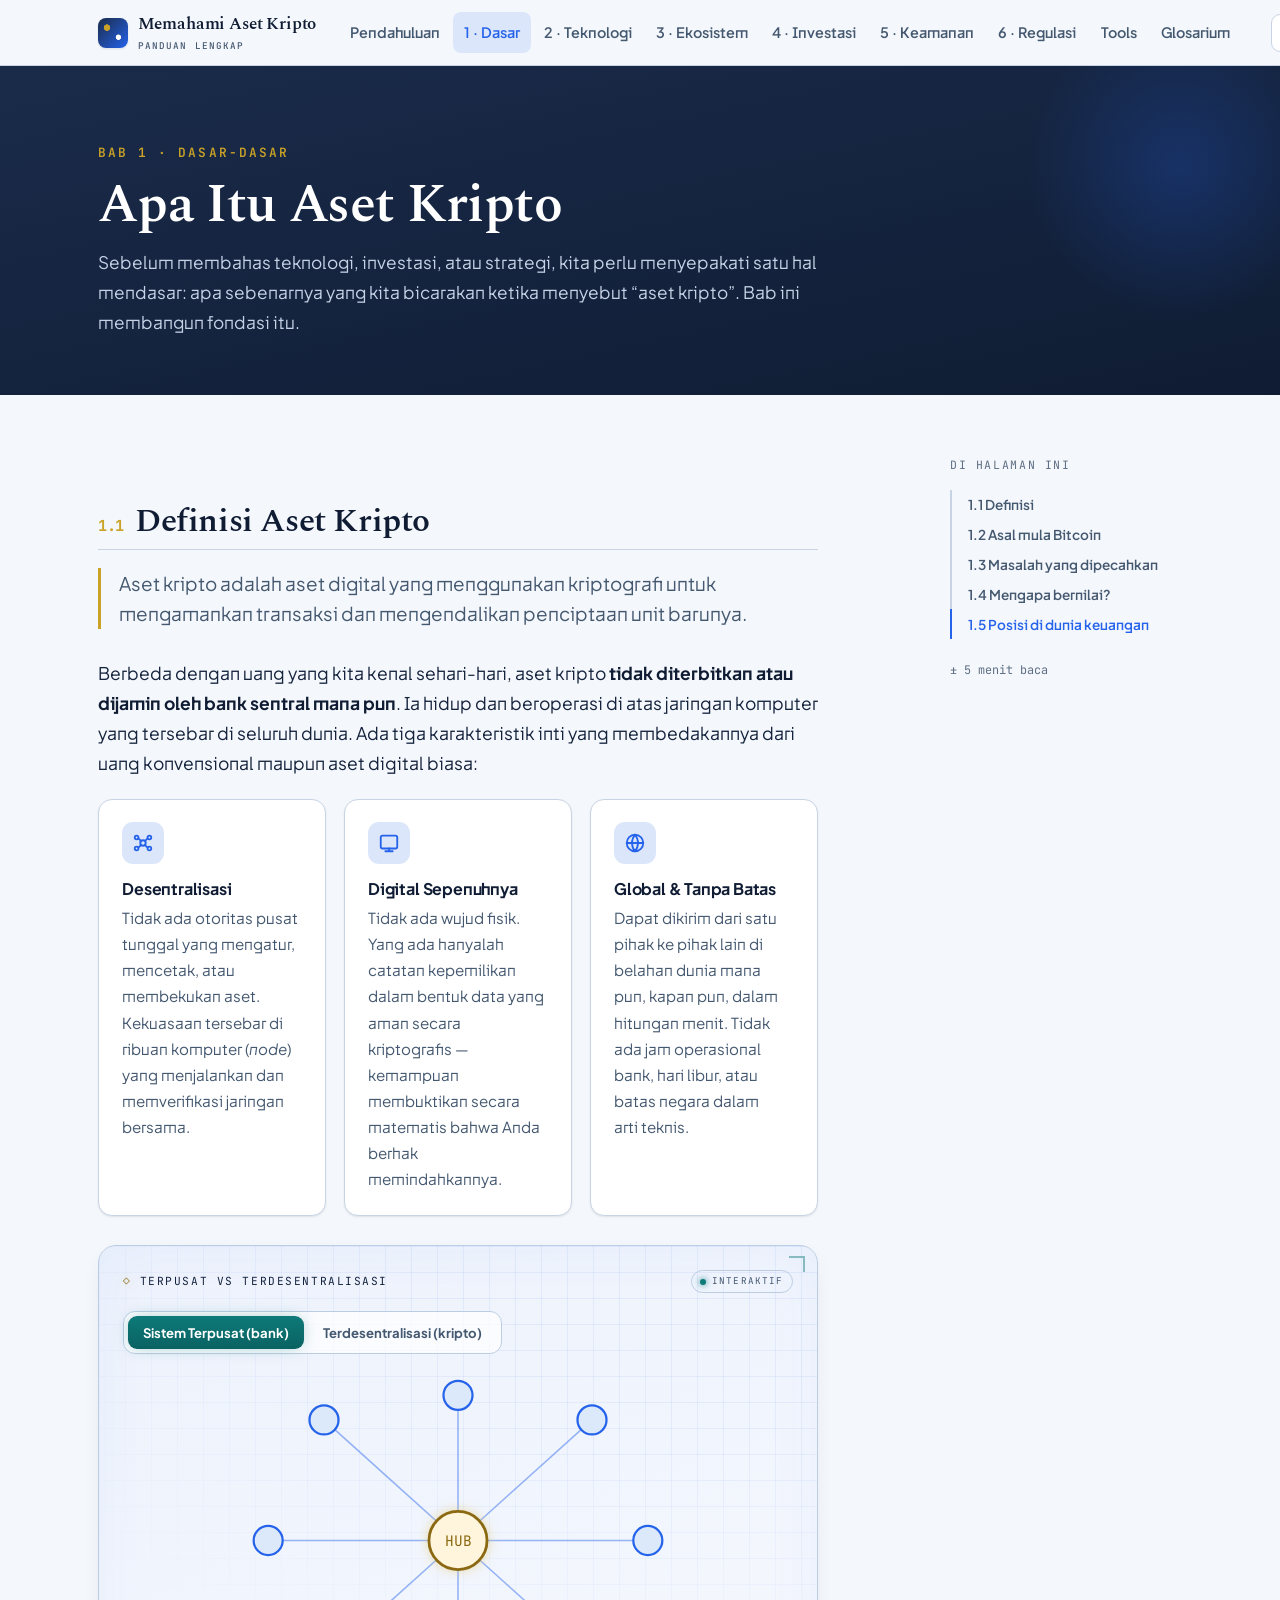
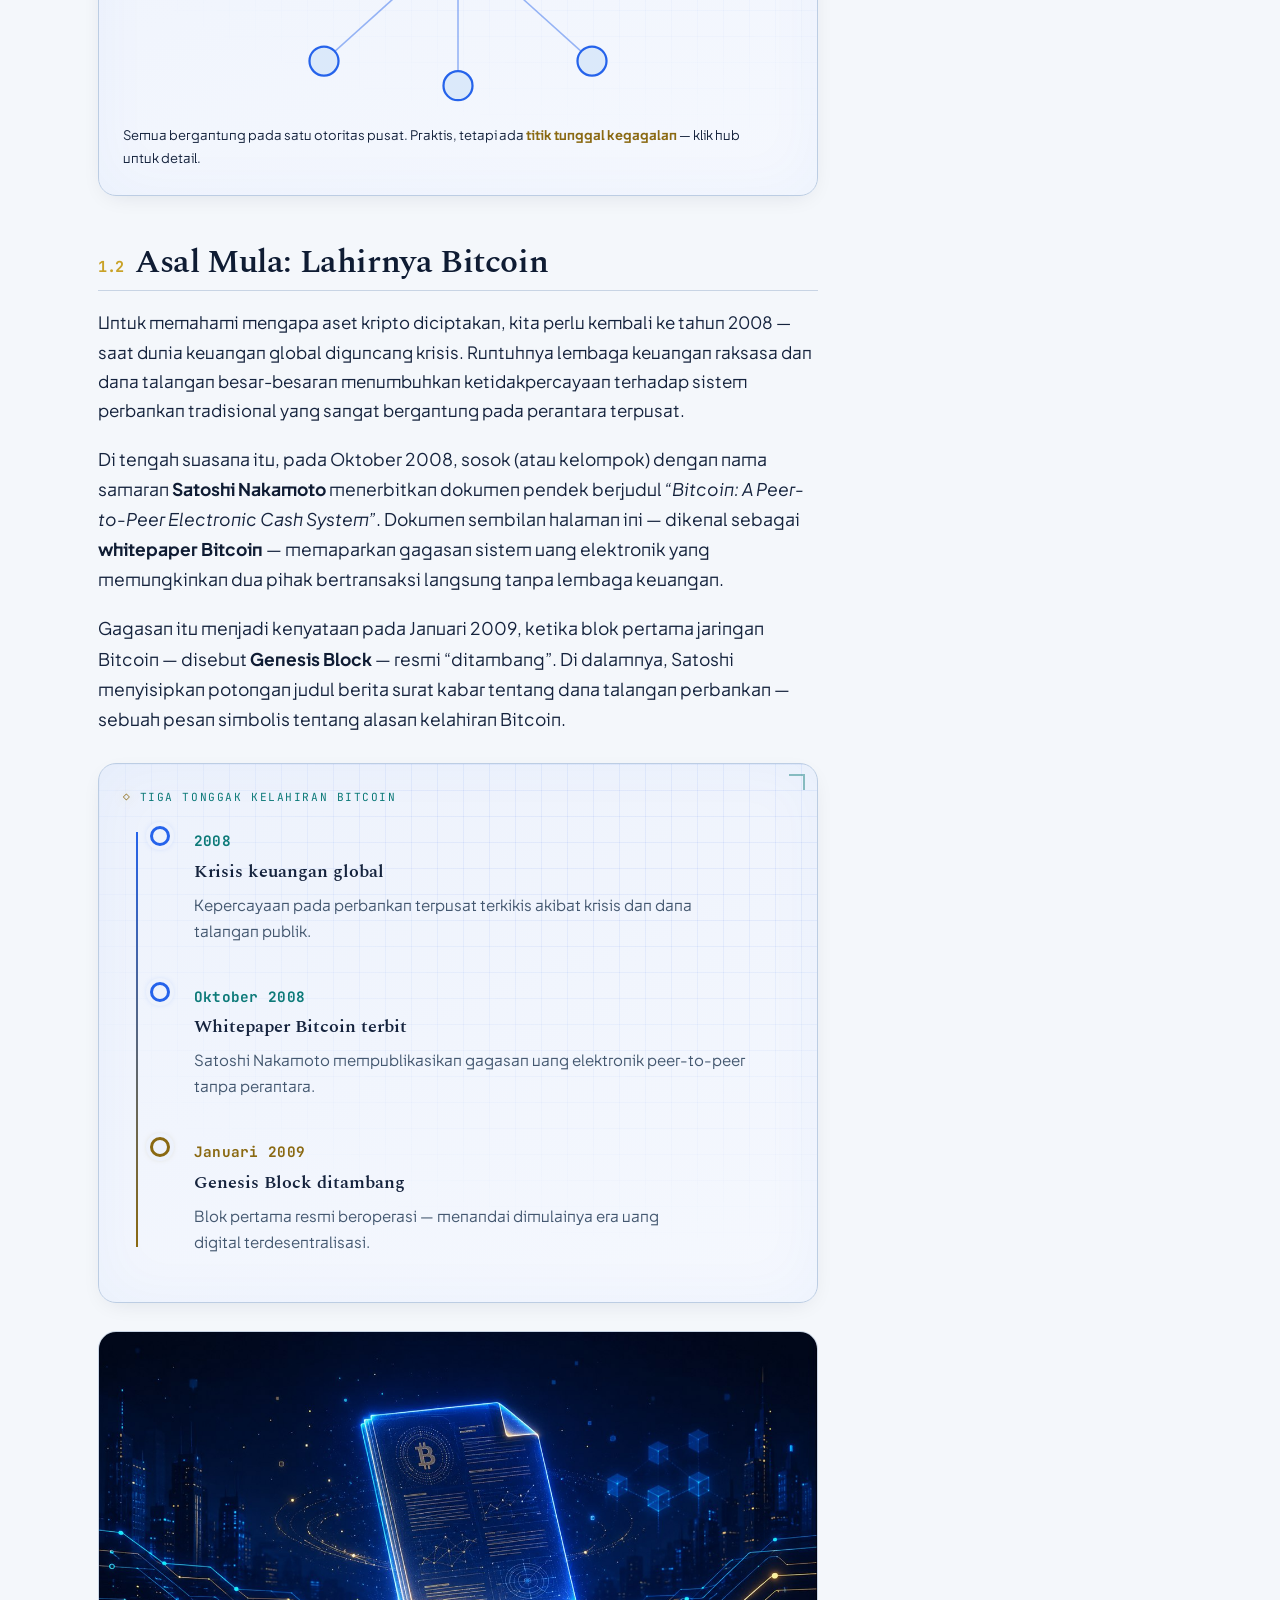
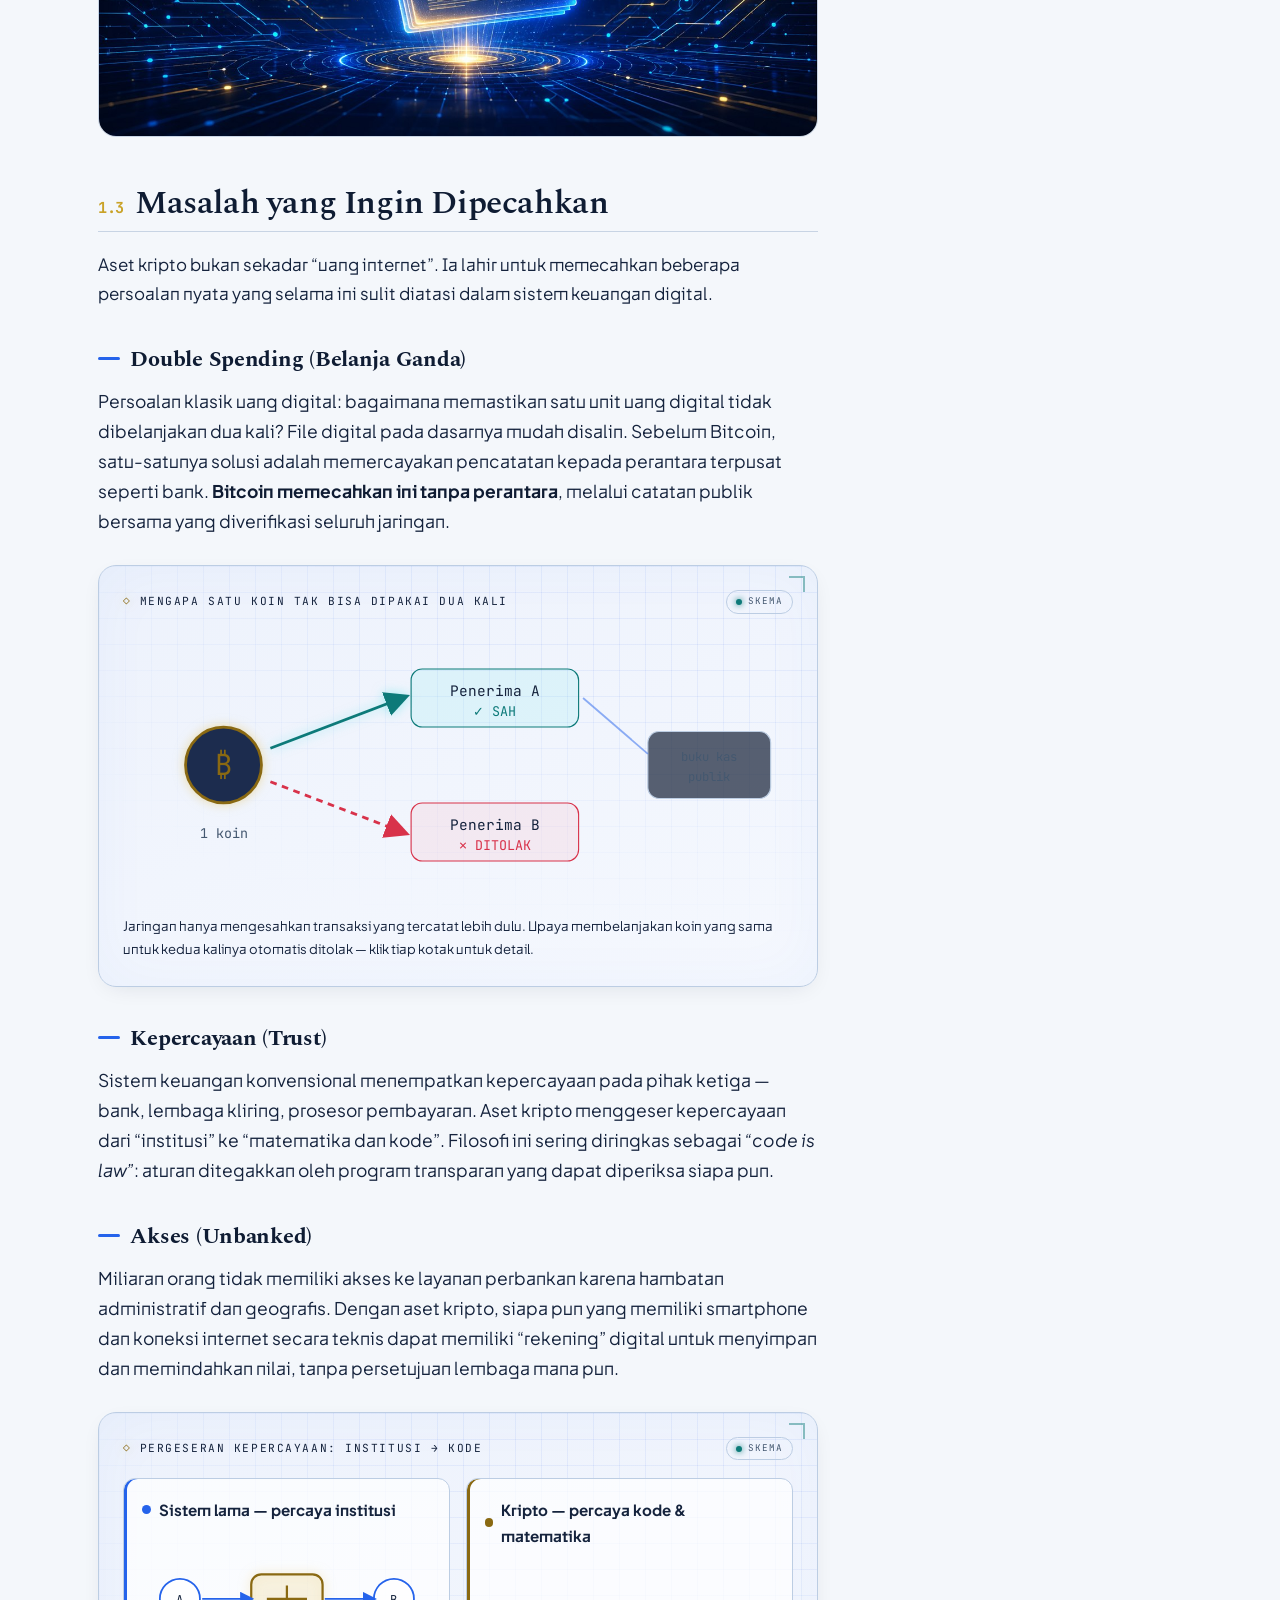
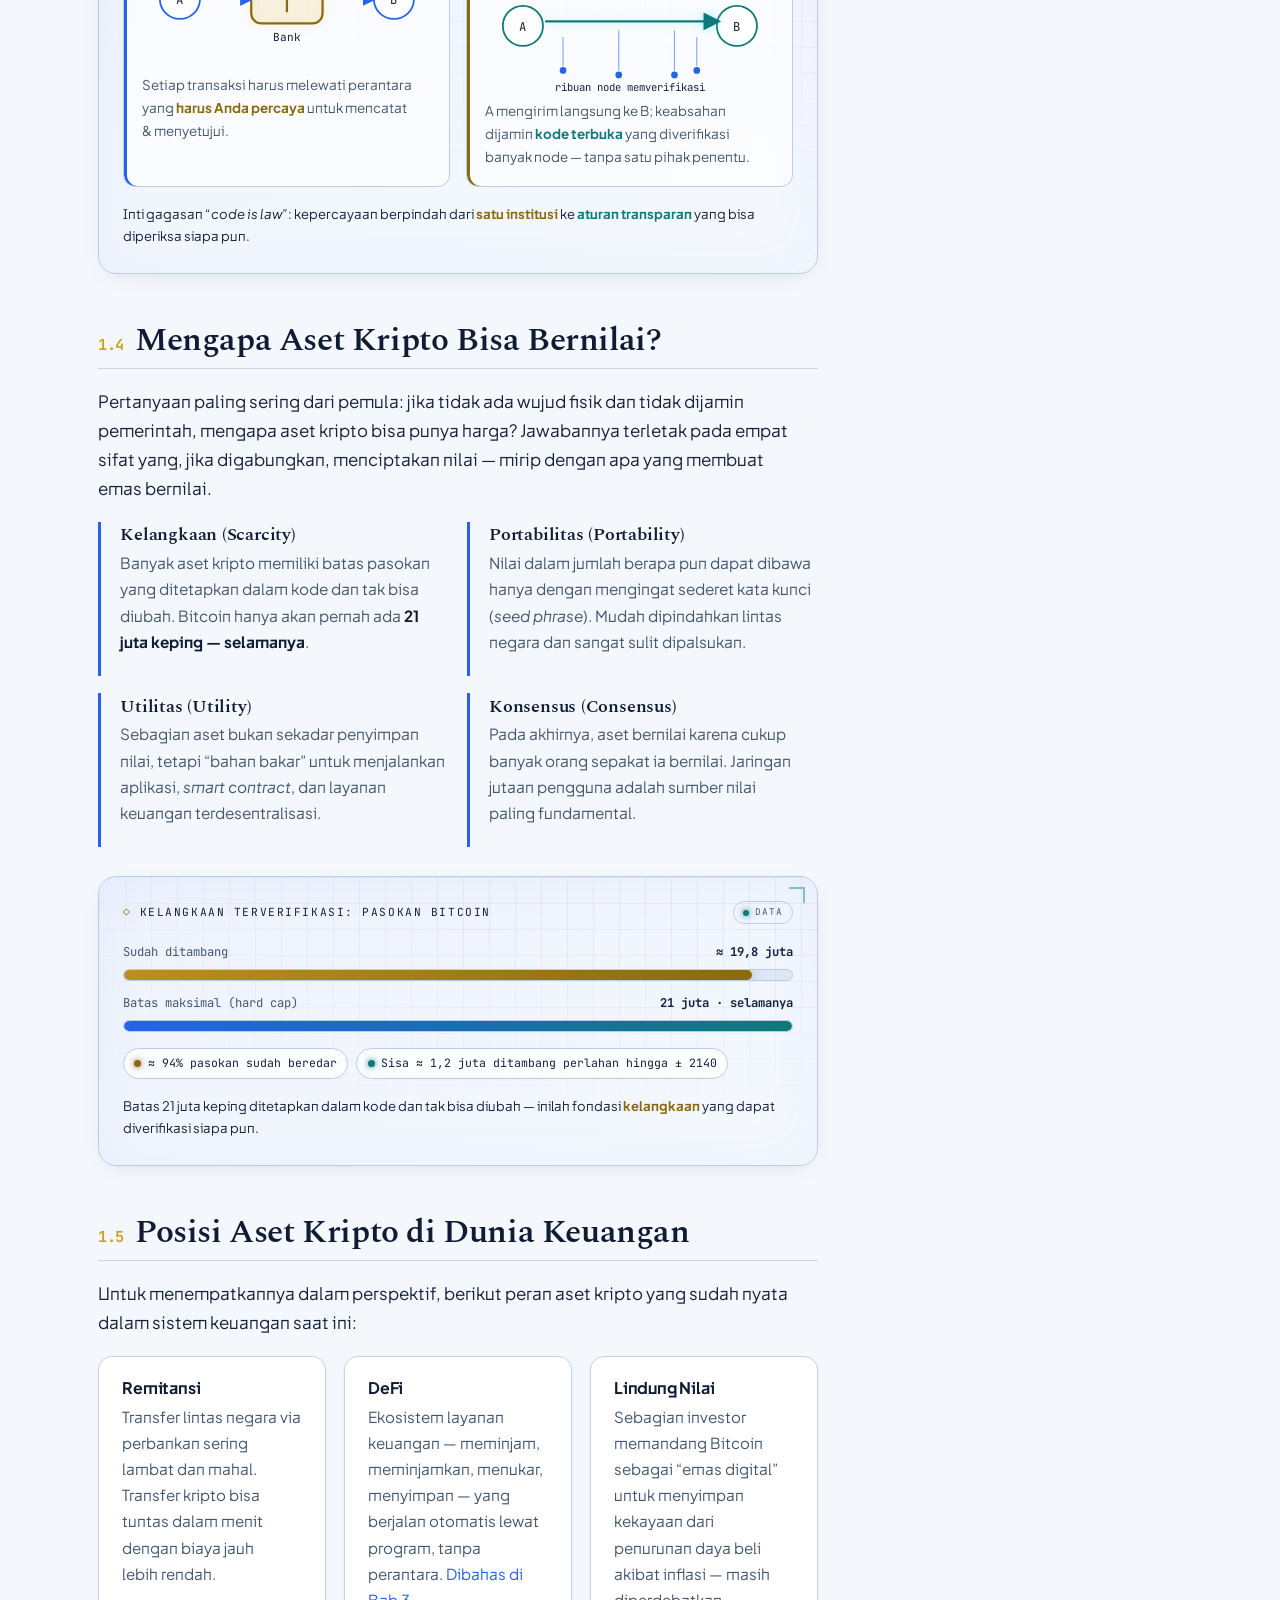
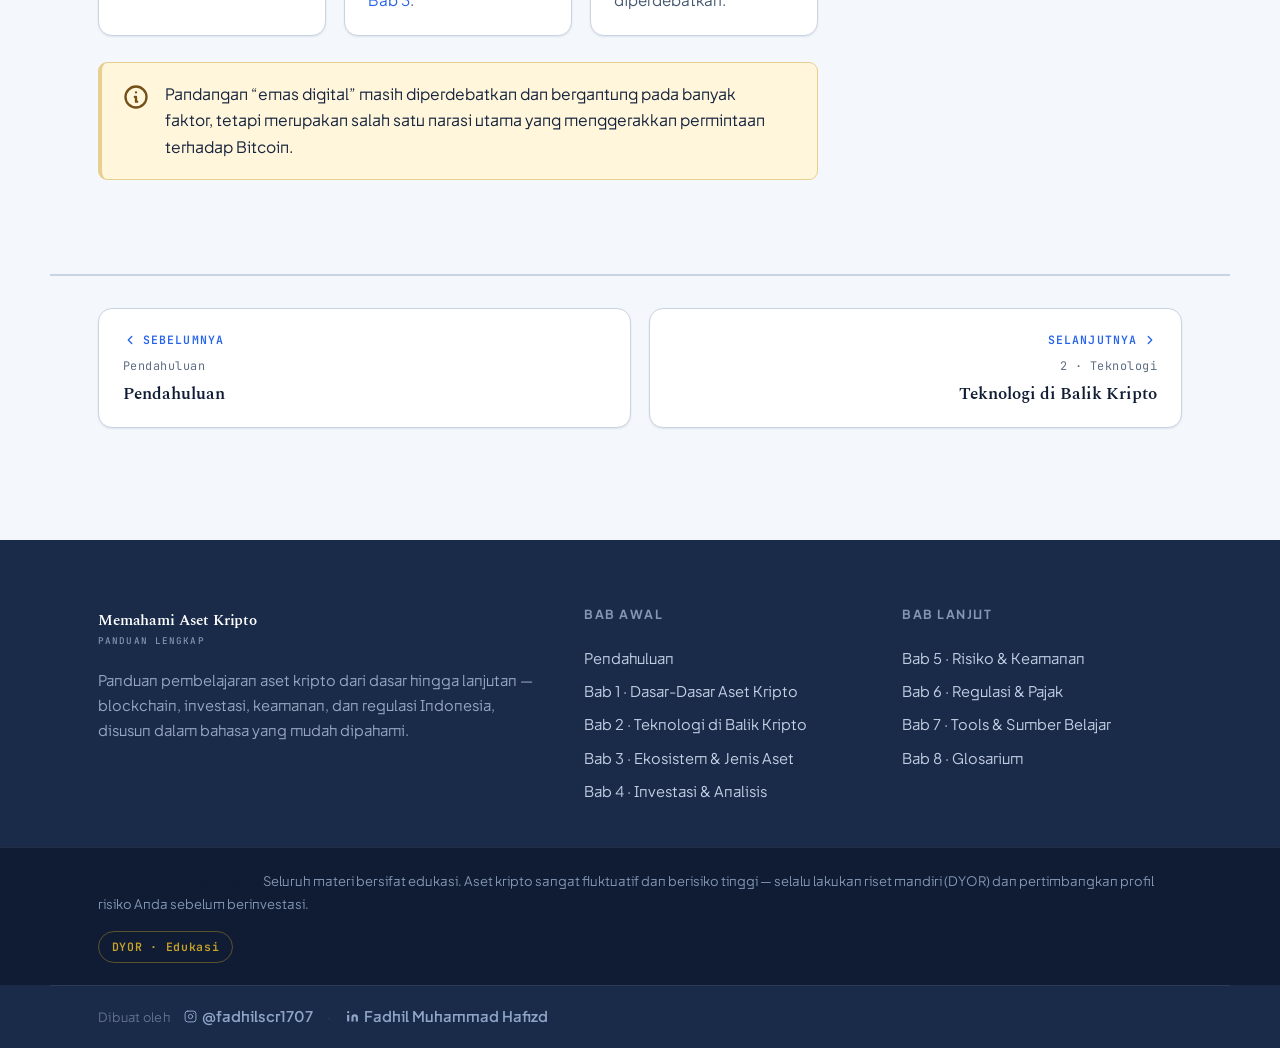
==== commit cb749d12: "style: perjelas hierarki heading & konsistenkan warna sorotan Hierarki judul (lebih tenang tapi jela" ====
--- a/bab-1-dasar-dasar.html
+++ b/bab-1-dasar-dasar.html
@@ -76,7 +76,7 @@
               <circle class="hub glow-gold" cx="300" cy="150" r="26" data-tip="Titik tunggal kegagalan|Jika hub (bank/otoritas) bermasalah, seluruh sistem terdampak. Satu pihak dapat membekukan atau mengubah aturan."/>
               <text x="300" y="155" text-anchor="middle" font-size="13" fill="#E6C667">HUB</text>
             </svg>
-            <p class="viz__note">Semua bergantung pada satu otoritas pusat. Praktis, tetapi ada <strong style="color:#E6C667">titik tunggal kegagalan</strong> — klik hub untuk detail.</p>
+            <p class="viz__note">Semua bergantung pada satu otoritas pusat. Praktis, tetapi ada <strong style="color:var(--v-gold)">titik tunggal kegagalan</strong> — klik hub untuk detail.</p>
           </div>
           <div data-show="dec">
             <svg class="netviz" viewBox="0 0 600 300" role="img" aria-label="Jaringan terdesentralisasi: banyak node saling terhubung tanpa pusat.">
@@ -87,7 +87,7 @@
                 <circle class="node glow-blue" cx="110" cy="80" r="12"/><circle class="node glow-blue" cx="230" cy="60" r="12"/><circle class="node glow-blue" cx="360" cy="90" r="12"/><circle class="node glow-blue" cx="480" cy="70" r="12"/><circle class="node glow-blue" cx="520" cy="180" r="12"/><circle class="node glow-blue" cx="430" cy="250" r="12"/><circle class="node glow-blue" cx="300" cy="230" r="12" data-tip="Tanpa pusat|Tidak ada satu titik yang bisa mematikan jaringan. Ribuan node memverifikasi bersama; aturan tak bisa diubah sepihak."/><circle class="node glow-blue" cx="170" cy="250" r="12"/><circle class="node glow-blue" cx="90" cy="180" r="12"/>
               </g>
             </svg>
-            <p class="viz__note">Kekuasaan tersebar di ribuan <strong style="color:#57E0E6">node</strong> yang setara. Tidak ada satu titik yang bisa mematikan seluruh sistem — klik salah satu node.</p>
+            <p class="viz__note">Kekuasaan tersebar di ribuan <strong style="color:var(--v-cyan)">node</strong> yang setara. Tidak ada satu titik yang bisa mematikan seluruh sistem — klik salah satu node.</p>
           </div>
         </div>
       </section>
@@ -228,7 +228,7 @@
             <span class="viz-chip" id="btc-chip-pct"><span class="d d-gold"></span>≈ 94% pasokan sudah beredar</span>
             <span class="viz-chip" id="btc-chip-rem"><span class="d d-cyan"></span>Sisa ≈ 1,2 juta ditambang perlahan hingga ± 2140</span>
           </div>
-          <p class="viz__note">Batas 21 juta keping ditetapkan dalam kode dan tak bisa diubah — inilah fondasi <strong style="color:#E6C667">kelangkaan</strong> yang dapat diverifikasi siapa pun.</p>
+          <p class="viz__note">Batas 21 juta keping ditetapkan dalam kode dan tak bisa diubah — inilah fondasi <strong style="color:var(--v-gold)">kelangkaan</strong> yang dapat diverifikasi siapa pun.</p>
         </div>
       </section>
 
--- a/assets/css/components.css
+++ b/assets/css/components.css
@@ -164,11 +164,21 @@
 .prose { max-width: var(--readw); min-width: 0; }
 .prose > section { scroll-margin-top: calc(var(--nav-h) + 18px); }
 .prose h2 {
-  font-size: clamp(1.5rem, 2.6vw, 2.05rem); margin: 2.8rem 0 1rem; padding-top: .4rem;
+  font-size: clamp(1.55rem, 2.6vw, 2.1rem); margin: 3rem 0 1.1rem; padding-bottom: .5rem;
   display: flex; align-items: baseline; gap: .7rem;
-}
-.prose h2 .nmark { font-family: var(--font-mono); font-size: .95rem; color: var(--gold); font-weight: 600; flex: none; }
+  border-bottom: 1px solid var(--border);
+}
+.prose h2 .nmark { font-family: var(--font-mono); font-size: .95rem; color: var(--gold); font-weight: 700; flex: none; }
 .prose h3 { font-size: 1.28rem; margin: 2rem 0 .7rem; color: var(--ink-strong); }
+/* subsection headings inside chapters: clear "this is a heading" marker, calm color */
+.prose section > h3 {
+  font-size: 1.4rem; font-weight: 700; color: var(--ink-strong); line-height: 1.25;
+  margin: 2.3rem 0 .8rem; display: flex; align-items: center; gap: .65rem;
+}
+.prose section > h3::before {
+  content: ""; flex: none; width: 22px; height: 3px; border-radius: 2px;
+  background: var(--accent);
+}
 .prose h3 + p { margin-top: 0; }
 .prose p, .prose li { color: var(--ink); }
 .prose section > p:first-of-type { font-size: 1.06rem; }
--- a/assets/css/viz.css
+++ b/assets/css/viz.css
@@ -359,3 +359,21 @@
 :root:not([data-theme="dark"]) .diagram .halving__step .yr    { color: var(--v-line); }
 :root:not([data-theme="dark"]) .diagram .halving__step .reward { color: var(--v-ink); }
 :root:not([data-theme="dark"]) .diagram .halving__step .reward small { color: var(--v-mut); }
+
+/* Light mode: remap hardcoded neon palette inside legacy inline SVGs so labels
+   stay readable on the light panel. CSS fill/stroke overrides SVG presentation
+   attributes; scoped to .viz/.diagram and light theme only (dark unchanged). */
+:root:not([data-theme="dark"]) .viz [fill="#d6e2f7"], :root:not([data-theme="dark"]) .diagram [fill="#d6e2f7"] { fill: var(--v-ink); }
+:root:not([data-theme="dark"]) .viz [fill="#8ea4ca"], :root:not([data-theme="dark"]) .diagram [fill="#8ea4ca"] { fill: var(--v-mut); }
+:root:not([data-theme="dark"]) .viz [fill="#57E0E6"], :root:not([data-theme="dark"]) .diagram [fill="#57E0E6"] { fill: var(--v-cyan); }
+:root:not([data-theme="dark"]) .viz [fill="#E6C667"], :root:not([data-theme="dark"]) .diagram [fill="#E6C667"] { fill: var(--v-gold); }
+:root:not([data-theme="dark"]) .viz [fill="#6C9CFF"], :root:not([data-theme="dark"]) .diagram [fill="#6C9CFF"] { fill: var(--v-line); }
+:root:not([data-theme="dark"]) .viz [fill="#ff7a8a"], :root:not([data-theme="dark"]) .diagram [fill="#ff7a8a"] { fill: var(--v-red); }
+:root:not([data-theme="dark"]) .viz [fill="#5be0a0"], :root:not([data-theme="dark"]) .diagram [fill="#5be0a0"] { fill: var(--v-green); }
+/* strokes too (lines, connectors, candle outlines) */
+:root:not([data-theme="dark"]) .viz [stroke="#57E0E6"], :root:not([data-theme="dark"]) .diagram [stroke="#57E0E6"] { stroke: var(--v-cyan); }
+:root:not([data-theme="dark"]) .viz [stroke="#E6C667"], :root:not([data-theme="dark"]) .diagram [stroke="#E6C667"] { stroke: var(--v-gold); }
+:root:not([data-theme="dark"]) .viz [stroke="#6C9CFF"], :root:not([data-theme="dark"]) .diagram [stroke="#6C9CFF"] { stroke: var(--v-line); }
+:root:not([data-theme="dark"]) .viz [stroke="#ff7a8a"], :root:not([data-theme="dark"]) .diagram [stroke="#ff7a8a"] { stroke: var(--v-red); }
+:root:not([data-theme="dark"]) .viz [stroke="#5be0a0"], :root:not([data-theme="dark"]) .diagram [stroke="#5be0a0"] { stroke: var(--v-green); }
+:root:not([data-theme="dark"]) .viz [stroke="#26395f"], :root:not([data-theme="dark"]) .diagram [stroke="#26395f"] { stroke: var(--v-border); }
